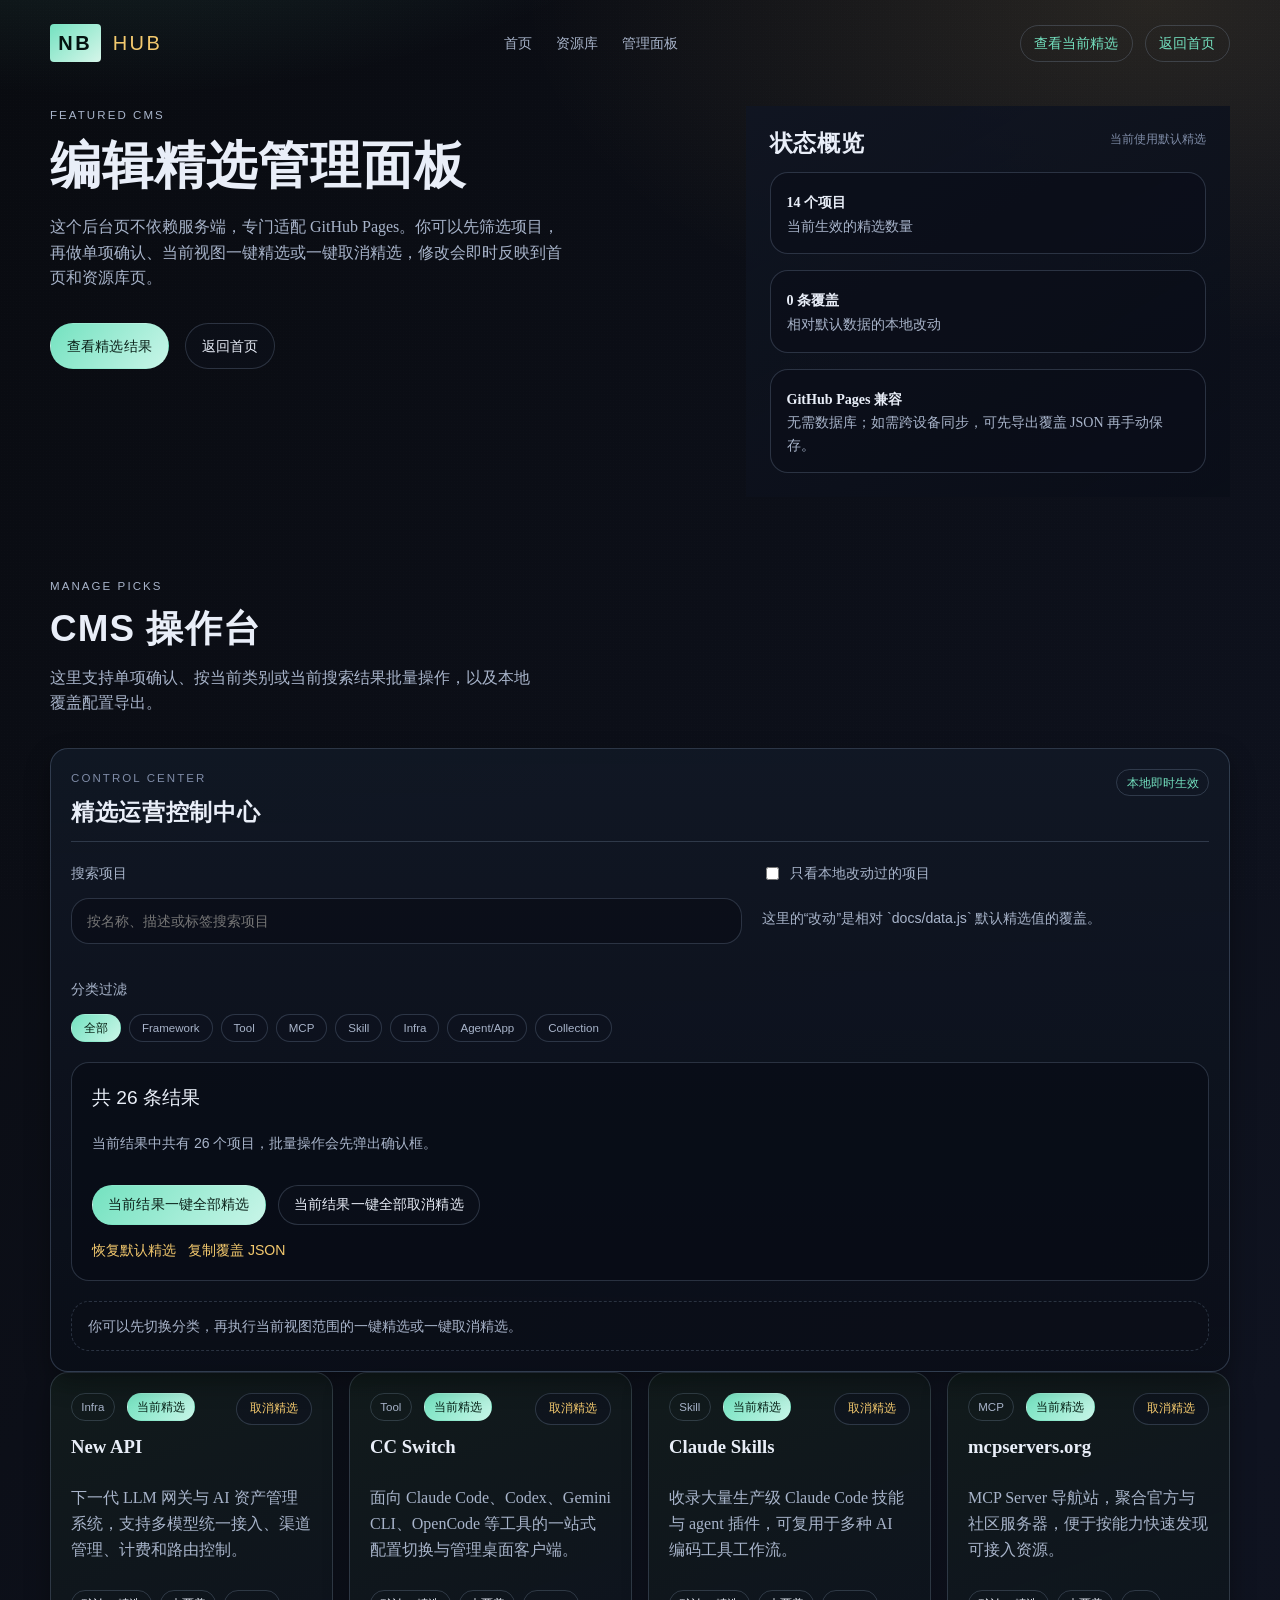
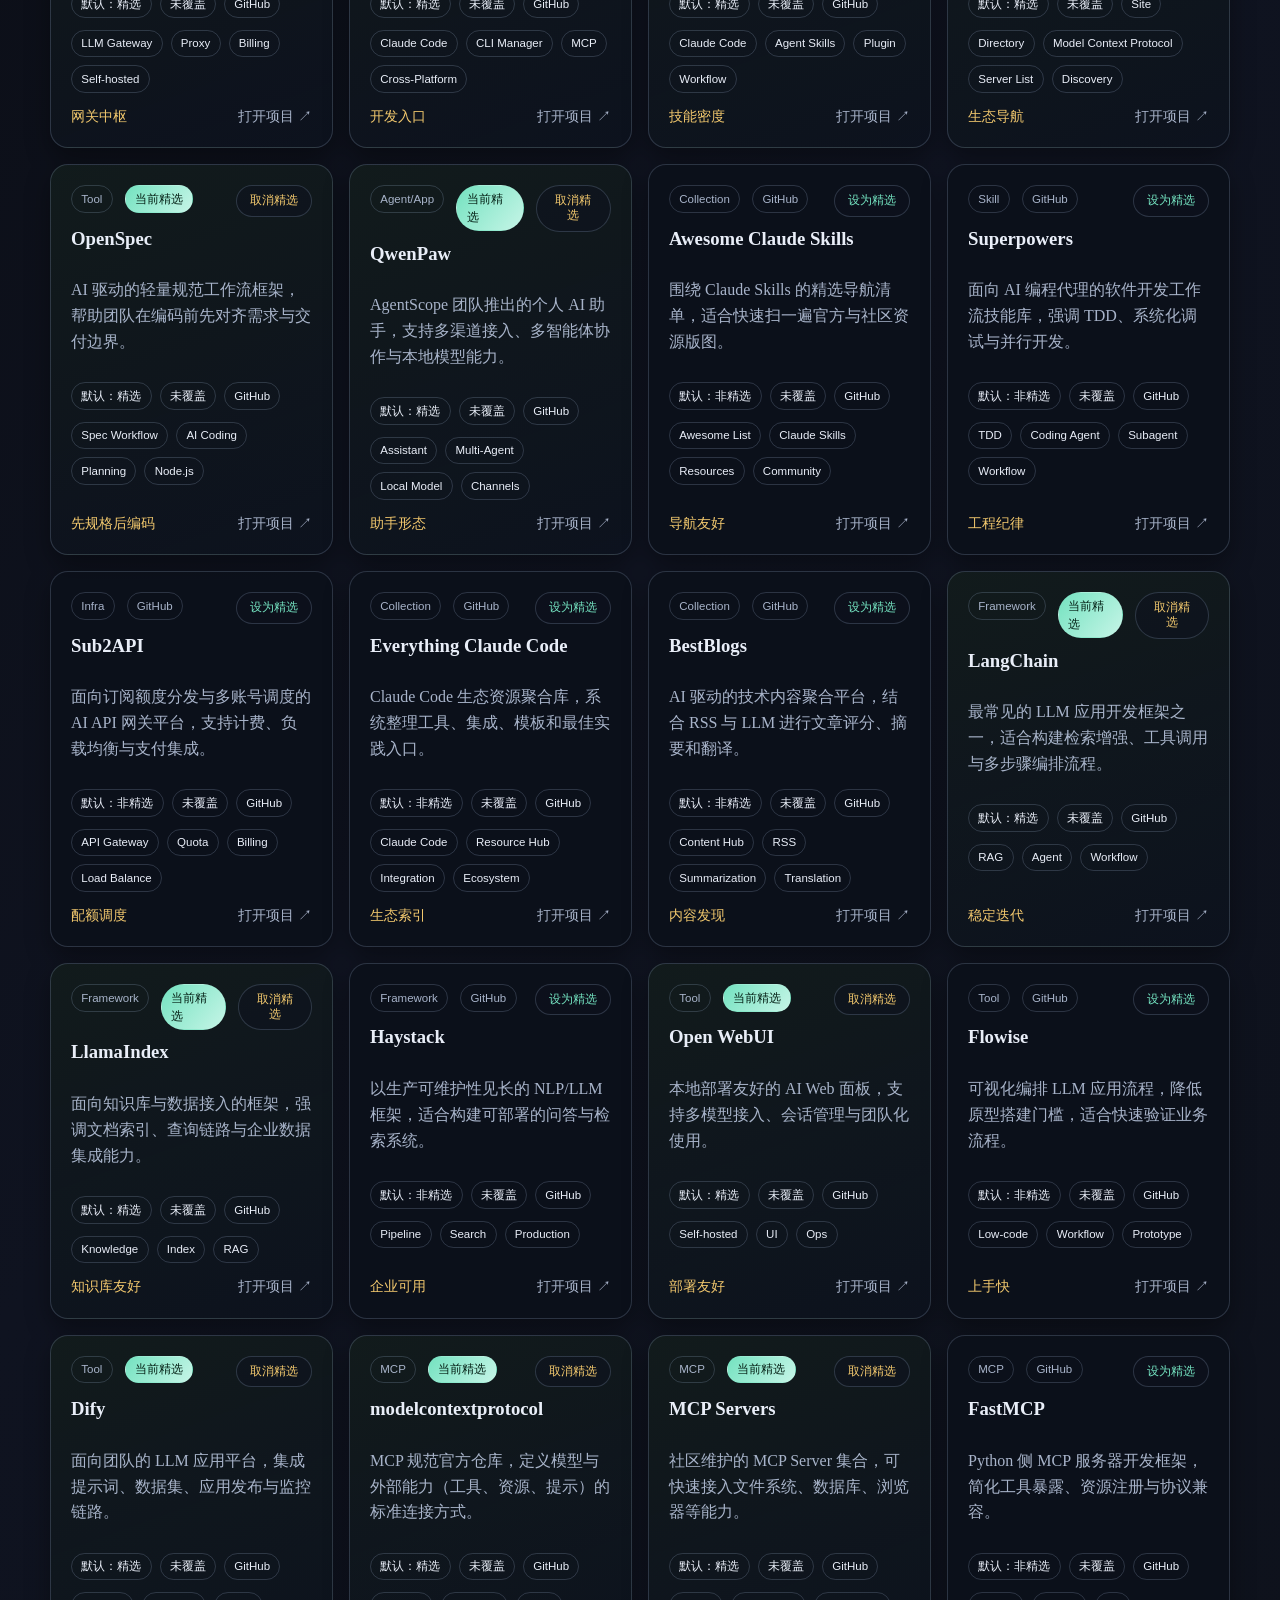
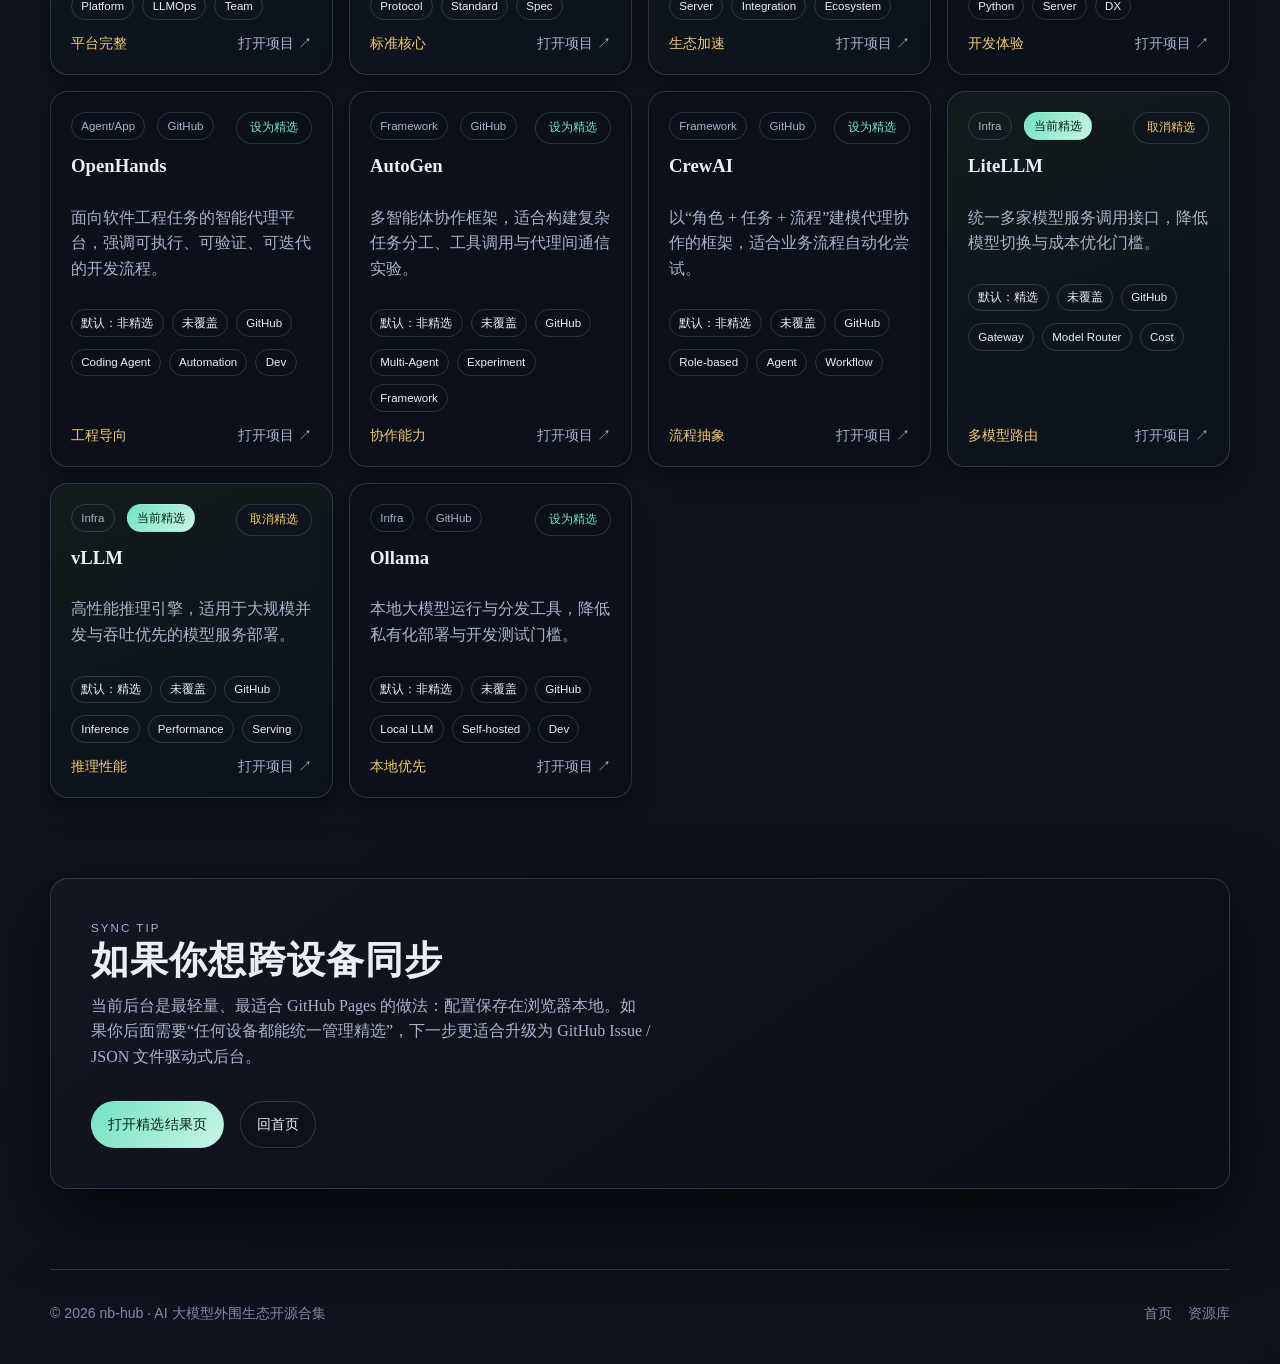
==== docs/admin.html @ 7af323f2 "Add featured CMS workflow Ultraworked with [Sisyphus](https://github.com/code-yeongyu/oh-my-openagen" ====
<!doctype html>
<html lang="zh-CN">
  <head>
    <meta charset="UTF-8" />
    <meta name="viewport" content="width=device-width, initial-scale=1.0" />
    <title>nb-hub · 精选管理</title>
    <meta name="description" content="nb-hub 精选项目管理页，可通过勾选方式调整首页与资源页中的编辑精选。" />
    <link
      rel="icon"
      href="data:image/svg+xml,%3Csvg xmlns='http://www.w3.org/2000/svg' viewBox='0 0 64 64'%3E%3Crect width='64' height='64' rx='14' fill='%23090b10'/%3E%3Cpath d='M18 46V18h9l10 14V18h9v28h-9L27 32v14z' fill='%2374e2c0'/%3E%3C/svg%3E"
    />
    <link rel="stylesheet" href="./styles.css" />
  </head>
  <body>
    <div class="grain-layer" aria-hidden="true"></div>

    <header class="topbar container reveal">
      <a class="brand" href="./index.html" aria-label="nb-hub 首页">
        <span class="brand-mark">nb</span>
        <span class="brand-text">hub</span>
      </a>

      <nav class="topnav" aria-label="精选管理导航">
        <a href="./index.html">首页</a>
        <a href="./explore.html">资源库</a>
        <a href="#admin-panel">管理面板</a>
      </nav>

      <div class="topbar-actions">
        <a class="ghost-link" href="./explore.html?featured=true">查看当前精选</a>
        <a class="mini-link" href="./index.html">返回首页</a>
      </div>
    </header>

    <main>
      <section class="page-hero container reveal">
        <div class="page-copy">
          <p class="eyebrow">Featured CMS</p>
          <h1>编辑精选管理面板</h1>
          <p class="lead">
            这个后台页不依赖服务端，专门适配 GitHub Pages。你可以先筛选项目，再做单项确认、当前视图一键精选或一键取消精选，修改会即时反映到首页和资源库页。
          </p>
          <div class="hero-actions">
            <a class="btn btn-primary" href="./explore.html?featured=true">查看精选结果</a>
            <a class="btn btn-ghost" href="./index.html">返回首页</a>
          </div>
        </div>

        <aside class="page-side" aria-label="管理状态">
          <div class="page-side-head">
            <h2>状态概览</h2>
            <span id="admin-status">本地配置模式</span>
          </div>
          <ul class="side-list">
            <li class="side-item">
              <strong id="admin-featured-count">0 个项目</strong>
              <p>当前生效的精选数量</p>
            </li>
            <li class="side-item">
              <strong id="admin-override-count">0 条覆盖</strong>
              <p>相对默认数据的本地改动</p>
            </li>
            <li class="side-item">
              <strong>GitHub Pages 兼容</strong>
              <p>无需数据库；如需跨设备同步，可先导出覆盖 JSON 再手动保存。</p>
            </li>
          </ul>
        </aside>
      </section>

      <section class="section container reveal" id="admin-panel">
        <div class="section-head compact-head">
          <p class="section-kicker">Manage Picks</p>
          <h2>CMS 操作台</h2>
          <p>这里支持单项确认、按当前类别或当前搜索结果批量操作，以及本地覆盖配置导出。</p>
        </div>

        <div class="controls-panel admin-shell">
          <div class="admin-panel-head">
            <div>
              <p class="section-kicker">Control Center</p>
              <h3>精选运营控制中心</h3>
            </div>
            <span class="meta-chip">本地即时生效</span>
          </div>

          <div class="controls-grid admin-controls-grid">
            <label class="search-control" for="admin-search">
              <span>搜索项目</span>
              <input id="admin-search" type="search" placeholder="按名称、描述或标签搜索项目" autocomplete="off" />
            </label>

            <div class="toggle-group">
              <label class="toggle-control" for="admin-show-overrides">
                <input id="admin-show-overrides" type="checkbox" />
                <span>只看本地改动过的项目</span>
              </label>
              <p class="helper-copy">这里的“改动”是相对 `docs/data.js` 默认精选值的覆盖。</p>
            </div>
          </div>

          <div>
            <p class="helper-copy">分类过滤</p>
            <div class="chip-wrap" id="admin-category-chips" aria-label="精选管理分类筛选"></div>
          </div>

          <div class="admin-toolbar">
            <div class="admin-toolbar-copy">
              <p id="admin-result-summary">共 0 条结果</p>
              <p class="helper-copy" id="admin-scope-summary">批量操作会作用于当前分类与当前搜索结果。</p>
            </div>

            <div class="admin-actions admin-actions-primary">
              <button type="button" class="btn btn-primary btn-small" id="mark-current-featured">当前结果一键精选</button>
              <button type="button" class="btn btn-ghost btn-small" id="unmark-current-featured">当前结果全部取消精选</button>
            </div>

            <div class="admin-actions admin-actions-secondary">
              <button type="button" class="text-btn" id="reset-featured">恢复默认精选</button>
              <button type="button" class="text-btn" id="copy-overrides">复制覆盖 JSON</button>
            </div>
          </div>

          <p class="helper-copy admin-feedback" id="admin-feedback">你可以先切换分类，再执行当前视图范围的一键精选或一键取消精选。</p>
        </div>

        <div class="admin-grid" id="admin-grid"></div>
      </section>

      <section class="section container reveal">
        <div class="submit-cta">
          <p class="section-kicker">Sync Tip</p>
          <h2>如果你想跨设备同步</h2>
          <p>
            当前后台是最轻量、最适合 GitHub Pages 的做法：配置保存在浏览器本地。如果你后面需要“任何设备都能统一管理精选”，下一步更适合升级为 GitHub Issue / JSON 文件驱动式后台。
          </p>
          <div class="hero-actions">
            <a class="btn btn-primary" href="./explore.html?featured=true">打开精选结果页</a>
            <a class="btn btn-ghost" href="./index.html">回首页</a>
          </div>
        </div>
      </section>
    </main>

    <footer class="footer container reveal">
      <p>© <span id="year"></span> nb-hub · AI 大模型外围生态开源合集</p>
      <div class="footer-links">
        <a href="./index.html">首页</a>
        <a href="./explore.html">资源库</a>
      </div>
    </footer>

    <dialog class="admin-dialog" id="confirm-dialog">
      <form method="dialog" class="dialog-card">
        <p class="section-kicker">Confirm Action</p>
        <h2 id="confirm-title">确认操作</h2>
        <p id="confirm-message">你确定要执行这个操作吗？</p>
        <div class="dialog-actions">
          <button type="submit" class="btn btn-ghost" value="cancel">取消</button>
          <button type="submit" class="btn btn-primary" id="confirm-accept" value="confirm">确认</button>
        </div>
      </form>
    </dialog>

    <script src="./data.js"></script>
    <script src="./admin.js"></script>
  </body>
</html>
---- docs/styles.css ----
:root {
  --font-display: "Bebas Neue", "Oswald", "Fjalla One", sans-serif;
  --font-body: "Noto Serif SC", "Source Han Serif SC", "Songti SC", serif;
  --font-ui: "IBM Plex Sans", "PingFang SC", "Microsoft YaHei", sans-serif;

  --color-bg: #090b10;
  --color-bg-elevated: #111724;
  --color-bg-soft: #171d2b;
  --color-surface: rgba(12, 16, 26, 0.82);
  --color-surface-strong: rgba(16, 22, 34, 0.94);
  --color-border: rgba(158, 181, 212, 0.22);
  --color-border-strong: rgba(189, 210, 236, 0.42);

  --color-text: #e9eef8;
  --color-text-muted: #a8b4ca;
  --color-text-dim: #7f8ca7;

  --color-primary: #74e2c0;
  --color-primary-strong: #3bc59b;
  --color-accent: #f3c96e;

  --gradient-backdrop: radial-gradient(
      1000px 500px at 8% -5%,
      rgba(116, 226, 192, 0.2),
      rgba(116, 226, 192, 0) 65%
    ),
    radial-gradient(900px 500px at 90% 0%, rgba(243, 201, 110, 0.12), rgba(243, 201, 110, 0) 70%),
    linear-gradient(130deg, #090b10, #0f1320 48%, #0d1119);

  --shadow-1: 0 10px 25px rgba(0, 0, 0, 0.35);
  --shadow-2: 0 30px 70px rgba(0, 0, 0, 0.55);

  --radius-sm: 10px;
  --radius-md: 18px;
  --radius-lg: 28px;
  --radius-pill: 999px;

  --space-1: 0.25rem;
  --space-2: 0.5rem;
  --space-3: 0.75rem;
  --space-4: 1rem;
  --space-5: 1.25rem;
  --space-6: 1.5rem;
  --space-7: 2rem;
  --space-8: 2.5rem;
  --space-9: 3.5rem;
  --space-10: 5rem;

  --text-xs: 0.72rem;
  --text-sm: 0.88rem;
  --text-md: 1rem;
  --text-lg: 1.12rem;
  --text-xl: 1.35rem;
  --text-2xl: clamp(2rem, 4vw, 3.5rem);

  --transition-fast: 160ms ease;
  --transition-base: 240ms ease;
}

* {
  box-sizing: border-box;
}

html,
body {
  margin: 0;
  padding: 0;
  min-height: 100%;
}

body {
  font-family: var(--font-body);
  background: var(--gradient-backdrop);
  color: var(--color-text);
  line-height: 1.6;
  position: relative;
  overflow-x: hidden;
}

.grain-layer {
  position: fixed;
  inset: 0;
  pointer-events: none;
  opacity: 0.18;
  background-image: radial-gradient(rgba(255, 255, 255, 0.06) 0.6px, transparent 0.6px);
  background-size: 3px 3px;
  z-index: -1;
}

a {
  color: inherit;
}

.container {
  width: min(1180px, calc(100% - var(--space-7) * 2));
  margin-inline: auto;
}

.topbar {
  display: flex;
  align-items: center;
  justify-content: space-between;
  gap: var(--space-5);
  padding: var(--space-6) 0 var(--space-5);
}

.topbar-actions,
.admin-actions {
  display: flex;
  align-items: center;
  gap: var(--space-3);
  flex-wrap: wrap;
}

.brand {
  display: inline-flex;
  align-items: center;
  gap: var(--space-3);
  font-family: var(--font-display);
  font-size: 1.25rem;
  letter-spacing: 0.12em;
  text-decoration: none;
  text-transform: uppercase;
}

.brand-mark {
  background: linear-gradient(140deg, var(--color-primary), #d6f6ea);
  color: #041310;
  font-weight: 700;
  padding: 0.2rem 0.55rem;
  border-radius: 0.25rem;
}

.brand-text {
  color: var(--color-accent);
}

.topnav {
  display: flex;
  align-items: center;
  gap: var(--space-6);
  font-family: var(--font-ui);
  font-size: var(--text-sm);
}

.topnav a,
.footer-links a,
.text-link {
  color: var(--color-text-muted);
  text-decoration: none;
  transition: color var(--transition-fast);
}

.topnav a:hover,
.topnav a:focus-visible,
.footer-links a:hover,
.footer-links a:focus-visible,
.text-link:hover,
.text-link:focus-visible {
  color: var(--color-text);
}

.mini-link,
.ghost-link {
  font-family: var(--font-ui);
  font-size: var(--text-sm);
  color: var(--color-primary);
  text-decoration: none;
  border: 1px solid var(--color-border);
  border-radius: var(--radius-pill);
  padding: 0.4rem 0.85rem;
  transition: border-color var(--transition-fast), transform var(--transition-fast);
}

.mini-link:hover,
.mini-link:focus-visible,
.ghost-link:hover,
.ghost-link:focus-visible {
  border-color: var(--color-border-strong);
  transform: translateY(-1px);
}

.hero,
.page-hero {
  display: grid;
  grid-template-columns: minmax(0, 1.15fr) minmax(300px, 0.85fr);
  gap: var(--space-8);
  align-items: stretch;
  margin-top: var(--space-6);
  margin-bottom: var(--space-10);
}

.eyebrow,
.section-kicker,
.eyebrow-inline {
  font-family: var(--font-ui);
  text-transform: uppercase;
  letter-spacing: 0.18em;
  font-size: var(--text-xs);
  color: var(--color-text-dim);
  margin: 0 0 var(--space-3);
}

h1,
h2,
h3 {
  margin: 0;
  line-height: 1.12;
}

.hero-copy h1,
.page-copy h1 {
  font-family: var(--font-display);
  font-size: var(--text-2xl);
  letter-spacing: 0.02em;
  text-wrap: balance;
}

.lead,
.page-copy p,
.section-head p,
.card-copy,
.resource-description {
  color: var(--color-text-muted);
}

.lead {
  max-width: 64ch;
  margin-top: var(--space-5);
  font-size: var(--text-md);
}

.hero-actions {
  margin-top: var(--space-7);
  display: flex;
  flex-wrap: wrap;
  align-items: center;
  gap: var(--space-4);
}

.btn {
  font-family: var(--font-ui);
  font-size: var(--text-sm);
  letter-spacing: 0.01em;
  text-decoration: none;
  border-radius: var(--radius-pill);
  padding: 0.68rem 1rem;
  border: 1px solid transparent;
  transition: transform var(--transition-fast), filter var(--transition-fast), border-color var(--transition-fast);
}

.btn:hover,
.btn:focus-visible {
  transform: translateY(-1px);
}

.btn-primary {
  color: #0a2018;
  background: linear-gradient(130deg, var(--color-primary), #c8f5e8);
}

.btn-primary:hover,
.btn-primary:focus-visible {
  filter: brightness(1.04);
}

.btn-ghost {
  color: var(--color-text);
  border-color: var(--color-border);
  background: rgba(14, 18, 30, 0.45);
}

.btn-ghost:hover,
.btn-ghost:focus-visible {
  border-color: var(--color-border-strong);
}

.metric-row {
  margin-top: var(--space-8);
  display: grid;
  grid-template-columns: repeat(3, minmax(0, 1fr));
  gap: var(--space-4);
}

.metric,
.hero-panel,
.entry-card,
.route-card,
.feature-card,
.insight-card,
.controls-panel,
.resource-card,
.submit-cta {
  border: 1px solid var(--color-border);
  border-radius: var(--radius-md);
  background: var(--color-surface);
  backdrop-filter: blur(3px);
  box-shadow: var(--shadow-1);
}

.metric {
  padding: var(--space-4);
}

.metric strong {
  display: block;
  font-family: var(--font-display);
  font-size: 1.7rem;
  color: var(--color-primary);
}

.metric span {
  font-family: var(--font-ui);
  color: var(--color-text-muted);
  font-size: var(--text-sm);
}

.hero-panel,
.page-side {
  padding: var(--space-6);
  background: linear-gradient(150deg, rgba(16, 21, 34, 0.95), rgba(10, 14, 24, 0.88));
}

.panel-head,
.page-side-head,
.card-head,
.resource-head,
.result-bar,
.footer,
.footer-links {
  display: flex;
  align-items: flex-start;
  justify-content: space-between;
  gap: var(--space-3);
}

.panel-head,
.page-side-head {
  margin-bottom: var(--space-4);
}

.panel-head h2,
.page-side-head h2 {
  font-family: var(--font-display);
  font-size: 1.45rem;
  letter-spacing: 0.04em;
}

.panel-head span,
.page-side-head span {
  font-family: var(--font-ui);
  font-size: var(--text-xs);
  color: var(--color-text-dim);
}

.trend-list,
.side-list {
  list-style: none;
  margin: 0;
  padding: 0;
  display: grid;
  gap: var(--space-4);
}

.trend-item,
.side-item {
  border: 1px solid var(--color-border);
  border-radius: var(--radius-md);
  padding: var(--space-4);
  background: rgba(11, 15, 25, 0.65);
}

.trend-item p,
.side-item p {
  margin: 0;
}

.trend-head {
  display: flex;
  align-items: center;
  justify-content: space-between;
  font-family: var(--font-ui);
  margin-bottom: var(--space-2);
}

.trend-badge {
  font-size: var(--text-xs);
  letter-spacing: 0.12em;
  text-transform: uppercase;
  color: var(--color-accent);
}

.trend-name,
.side-item strong {
  font-size: var(--text-sm);
  color: var(--color-text);
}

.trend-note,
.side-item p {
  color: var(--color-text-muted);
  font-size: var(--text-sm);
}

.section {
  margin-bottom: var(--space-10);
}

.section-head {
  max-width: 70ch;
  margin-bottom: var(--space-7);
}

.compact-head {
  max-width: 60ch;
}

.section-head h2 {
  font-family: var(--font-display);
  font-size: clamp(1.45rem, 3vw, 2.3rem);
  letter-spacing: 0.03em;
  margin-bottom: var(--space-3);
}

.card-grid,
.resource-grid {
  display: grid;
  grid-template-columns: repeat(auto-fit, minmax(260px, 1fr));
  gap: var(--space-4);
}

.entry-card,
.route-card,
.feature-card,
.resource-card {
  display: flex;
  flex-direction: column;
  gap: var(--space-3);
  min-height: 240px;
  padding: var(--space-5);
  text-decoration: none;
  transition: transform var(--transition-base), border-color var(--transition-fast), background var(--transition-fast);
}

.entry-card:hover,
.entry-card:focus-visible,
.route-card:hover,
.route-card:focus-visible,
.feature-card:hover,
.feature-card:focus-visible,
.resource-card:hover,
.resource-card:focus-visible {
  transform: translateY(-4px);
  border-color: var(--color-border-strong);
  background: var(--color-surface-strong);
}

.entry-card h3,
.route-card h3,
.feature-card h3,
.insight-card h3,
.resource-card h3 {
  font-family: var(--font-display);
  letter-spacing: 0.02em;
  font-size: 1.22rem;
}

.pill,
.tag,
.meta-chip {
  display: inline-flex;
  align-items: center;
  gap: var(--space-1);
  border: 1px solid var(--color-border);
  border-radius: var(--radius-pill);
  padding: 0.22rem 0.58rem;
  font-family: var(--font-ui);
  font-size: var(--text-xs);
}

.pill {
  color: var(--color-text-muted);
}

.pill.is-featured,
.meta-chip.is-bright {
  color: #052116;
  border-color: transparent;
  background: linear-gradient(130deg, var(--color-primary), #c6f5e7);
}

.meta-chip {
  color: var(--color-primary);
}

.entry-meta,
.tag-wrap,
.resource-meta {
  display: flex;
  flex-wrap: wrap;
  gap: var(--space-2);
}

.entry-footer,
.card-action,
.resource-footer {
  margin-top: auto;
  display: flex;
  align-items: center;
  justify-content: space-between;
  gap: var(--space-3);
  font-family: var(--font-ui);
  font-size: var(--text-sm);
}

.card-action,
.resource-footer {
  color: var(--color-accent);
}

.route-grid {
  grid-template-columns: repeat(auto-fit, minmax(220px, 1fr));
}

.feature-grid,
.insight-grid {
  grid-template-columns: repeat(auto-fit, minmax(240px, 1fr));
}

.insight-card {
  padding: var(--space-5);
}

.controls-panel {
  padding: var(--space-5);
  display: grid;
  gap: var(--space-5);
}

.admin-shell {
  background: linear-gradient(180deg, rgba(17, 24, 37, 0.92), rgba(10, 14, 24, 0.84));
  border-color: rgba(144, 170, 205, 0.26);
}

.admin-panel-head {
  display: flex;
  align-items: flex-start;
  justify-content: space-between;
  gap: var(--space-4);
  padding-bottom: var(--space-4);
  border-bottom: 1px solid var(--color-border);
}

.admin-panel-head h3 {
  font-family: var(--font-display);
  font-size: 1.45rem;
  letter-spacing: 0.03em;
}

.controls-grid {
  display: grid;
  grid-template-columns: minmax(0, 1.2fr) minmax(0, 0.8fr);
  gap: var(--space-5);
}

.search-control,
.toggle-group {
  display: grid;
  gap: var(--space-2);
}

.search-control span,
.toggle-control,
.result-bar p,
.helper-copy {
  font-family: var(--font-ui);
  font-size: var(--text-sm);
  color: var(--color-text-muted);
}

input[type="search"] {
  width: 100%;
  border: 1px solid var(--color-border);
  border-radius: var(--radius-md);
  background: rgba(10, 14, 24, 0.7);
  color: var(--color-text);
  padding: 0.72rem 0.95rem;
  font-family: var(--font-ui);
  font-size: var(--text-sm);
}

input[type="search"]:focus-visible {
  outline: 2px solid rgba(116, 226, 192, 0.45);
  outline-offset: 2px;
}

.chip-wrap {
  display: flex;
  flex-wrap: wrap;
  gap: var(--space-2);
}

.chip {
  border: 1px solid var(--color-border);
  border-radius: var(--radius-pill);
  background: rgba(14, 18, 30, 0.5);
  color: var(--color-text-muted);
  font-family: var(--font-ui);
  font-size: var(--text-xs);
  padding: 0.35rem 0.75rem;
  cursor: pointer;
  transition: border-color var(--transition-fast), color var(--transition-fast), background var(--transition-fast);
}

.chip:hover,
.chip:focus-visible {
  border-color: var(--color-border-strong);
  color: var(--color-text);
}

.chip.active {
  border-color: transparent;
  background: linear-gradient(130deg, var(--color-primary), #caf6e8);
  color: #072014;
}

.toggle-control {
  display: inline-flex;
  align-items: center;
  gap: var(--space-2);
}

.toggle-control input {
  accent-color: var(--color-primary);
}

.result-bar {
  margin-top: var(--space-5);
  margin-bottom: var(--space-4);
}

.text-btn {
  border: none;
  background: none;
  color: var(--color-accent);
  font-family: var(--font-ui);
  font-size: var(--text-sm);
  cursor: pointer;
  padding: 0;
}

.resource-card {
  min-height: 280px;
}

.admin-grid {
  display: grid;
  grid-template-columns: repeat(auto-fit, minmax(280px, 1fr));
  gap: var(--space-4);
}

.admin-toolbar {
  display: grid;
  gap: var(--space-4);
  padding: var(--space-5);
  border: 1px solid var(--color-border);
  border-radius: var(--radius-md);
  background: rgba(9, 13, 22, 0.66);
}

.admin-toolbar-copy {
  display: grid;
  gap: var(--space-1);
}

.admin-toolbar-copy p:first-child {
  margin: 0;
  font-family: var(--font-display);
  font-size: 1.2rem;
  color: var(--color-text);
}

.admin-actions-primary,
.admin-actions-secondary {
  justify-content: flex-start;
}

.btn-small {
  padding: 0.6rem 0.95rem;
}

.admin-card {
  display: flex;
  flex-direction: column;
  gap: var(--space-3);
  min-height: 300px;
  padding: var(--space-5);
  border: 1px solid var(--color-border);
  border-radius: var(--radius-md);
  background: var(--color-surface);
  box-shadow: var(--shadow-1);
  transition: transform var(--transition-base), border-color var(--transition-fast), background var(--transition-fast);
}

.admin-card:hover,
.admin-card:focus-within {
  transform: translateY(-2px);
  border-color: var(--color-border-strong);
}

.admin-card.is-featured-card {
  background: linear-gradient(160deg, rgba(18, 28, 28, 0.92), rgba(13, 18, 30, 0.88));
}

.admin-card-top {
  display: flex;
  align-items: flex-start;
  justify-content: space-between;
  gap: var(--space-3);
}

.admin-state-row {
  display: flex;
  flex-wrap: wrap;
  gap: var(--space-2);
}

.admin-toggle-btn {
  border: 1px solid var(--color-border);
  border-radius: var(--radius-pill);
  background: rgba(14, 18, 30, 0.5);
  color: var(--color-primary);
  font-family: var(--font-ui);
  font-size: var(--text-xs);
  padding: 0.45rem 0.8rem;
  cursor: pointer;
  transition: border-color var(--transition-fast), transform var(--transition-fast), color var(--transition-fast), background var(--transition-fast);
}

.admin-toggle-btn:hover,
.admin-toggle-btn:focus-visible {
  border-color: var(--color-border-strong);
  transform: translateY(-1px);
}

.admin-toggle-btn.is-danger {
  color: var(--color-accent);
}

.admin-feedback {
  margin: 0;
  padding: 0.8rem 1rem;
  border: 1px dashed var(--color-border);
  border-radius: var(--radius-md);
  background: rgba(11, 15, 25, 0.55);
}

.admin-dialog {
  width: min(520px, calc(100% - 2rem));
  border: none;
  padding: 0;
  background: transparent;
}

.admin-dialog::backdrop {
  background: rgba(4, 8, 14, 0.72);
  backdrop-filter: blur(6px);
}

.dialog-card {
  margin: 0;
  padding: var(--space-7);
  border: 1px solid var(--color-border-strong);
  border-radius: var(--radius-lg);
  background: linear-gradient(160deg, rgba(18, 24, 36, 0.98), rgba(9, 13, 22, 0.94));
  box-shadow: var(--shadow-2);
}

.dialog-card h2 {
  font-family: var(--font-display);
  font-size: 1.8rem;
  letter-spacing: 0.03em;
  margin-bottom: var(--space-3);
}

.dialog-card p {
  margin: 0;
  color: var(--color-text-muted);
}

.dialog-actions {
  display: flex;
  justify-content: flex-end;
  flex-wrap: wrap;
  gap: var(--space-3);
  margin-top: var(--space-6);
}

.resource-description {
  margin: 0;
  font-size: var(--text-sm);
}

.empty-state {
  border: 1px dashed var(--color-border);
  border-radius: var(--radius-md);
  padding: var(--space-7);
  color: var(--color-text-muted);
  text-align: center;
}

.submit-cta {
  padding: var(--space-8);
  background: linear-gradient(145deg, rgba(20, 24, 36, 0.92), rgba(10, 13, 22, 0.88));
  box-shadow: var(--shadow-2);
}

.submit-cta h2 {
  font-family: var(--font-display);
  font-size: clamp(1.5rem, 3vw, 2.4rem);
  letter-spacing: 0.03em;
  margin-bottom: var(--space-3);
}

.submit-cta p {
  margin: 0;
  max-width: 70ch;
  color: var(--color-text-muted);
}

.submit-hint {
  margin-top: var(--space-4);
  font-family: var(--font-ui);
  font-size: var(--text-xs);
  color: var(--color-text-dim);
}

.footer {
  padding: var(--space-7) 0 var(--space-8);
  border-top: 1px solid var(--color-border);
}

.footer p,
.footer a {
  margin: 0;
  font-family: var(--font-ui);
  font-size: var(--text-sm);
  color: var(--color-text-dim);
  text-decoration: none;
}

.footer-links {
  gap: var(--space-4);
}

.reveal {
  opacity: 0;
  transform: translateY(18px);
  animation: fade-up 560ms ease forwards;
}

.reveal:nth-of-type(2) {
  animation-delay: 120ms;
}

.reveal:nth-of-type(3) {
  animation-delay: 200ms;
}

.reveal:nth-of-type(4) {
  animation-delay: 260ms;
}

.reveal:nth-of-type(5) {
  animation-delay: 320ms;
}

@keyframes fade-up {
  to {
    opacity: 1;
    transform: translateY(0);
  }
}

@media (max-width: 980px) {
  .hero,
  .page-hero,
  .controls-grid {
    grid-template-columns: 1fr;
  }
}

@media (max-width: 820px) {
  .container {
    width: min(1180px, calc(100% - var(--space-5) * 2));
  }

  .topbar,
  .footer,
  .result-bar {
    flex-direction: column;
    align-items: flex-start;
  }

  .topbar-actions,
  .admin-actions,
  .dialog-actions {
    width: 100%;
  }

  .admin-panel-head,
  .admin-card-top {
    flex-direction: column;
  }

  .topnav {
    flex-wrap: wrap;
    gap: var(--space-3) var(--space-5);
  }

  .metric-row {
    grid-template-columns: 1fr;
  }

  .submit-cta {
    padding: var(--space-6);
  }
}

@media (prefers-reduced-motion: reduce) {
  .reveal {
    animation: none;
    opacity: 1;
    transform: none;
  }

  .btn,
  .mini-link,
  .ghost-link,
  .chip,
  .entry-card,
  .route-card,
  .feature-card,
  .resource-card,
  .topnav a {
    transition: none;
  }
}
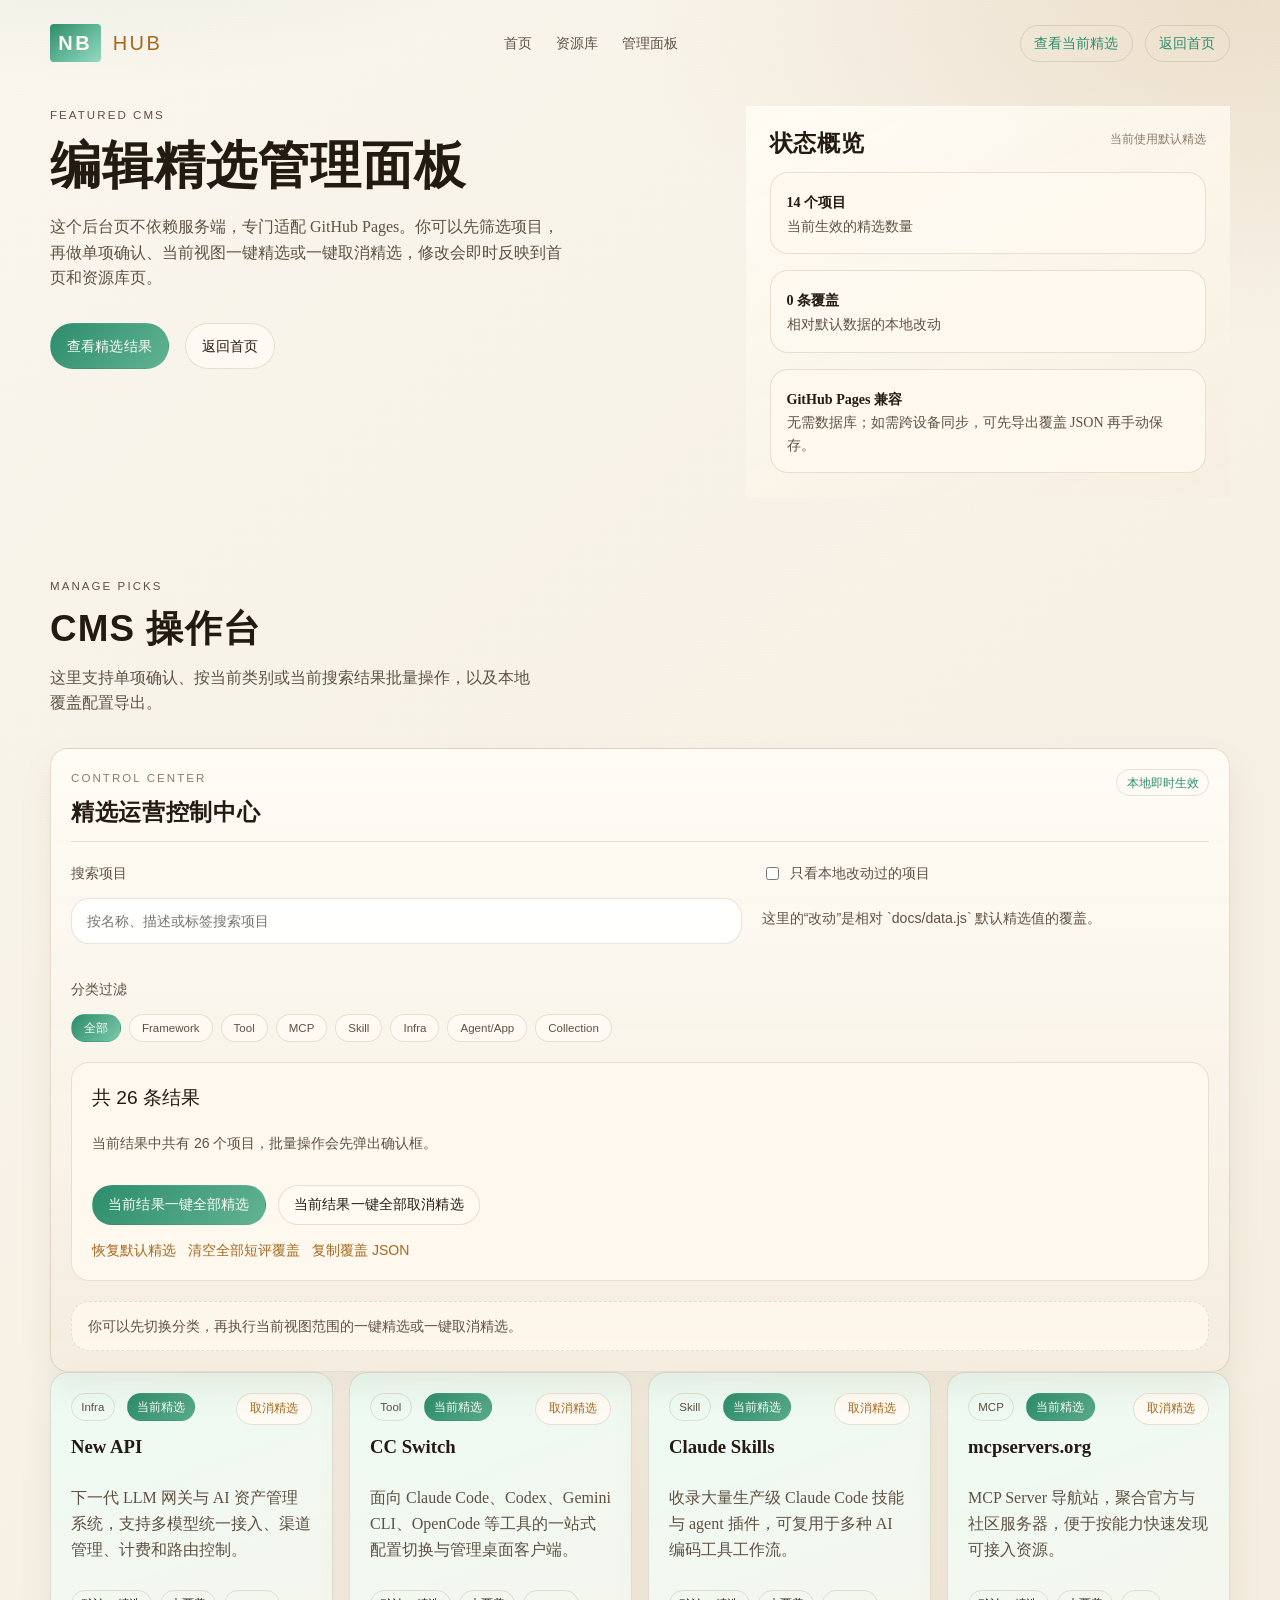
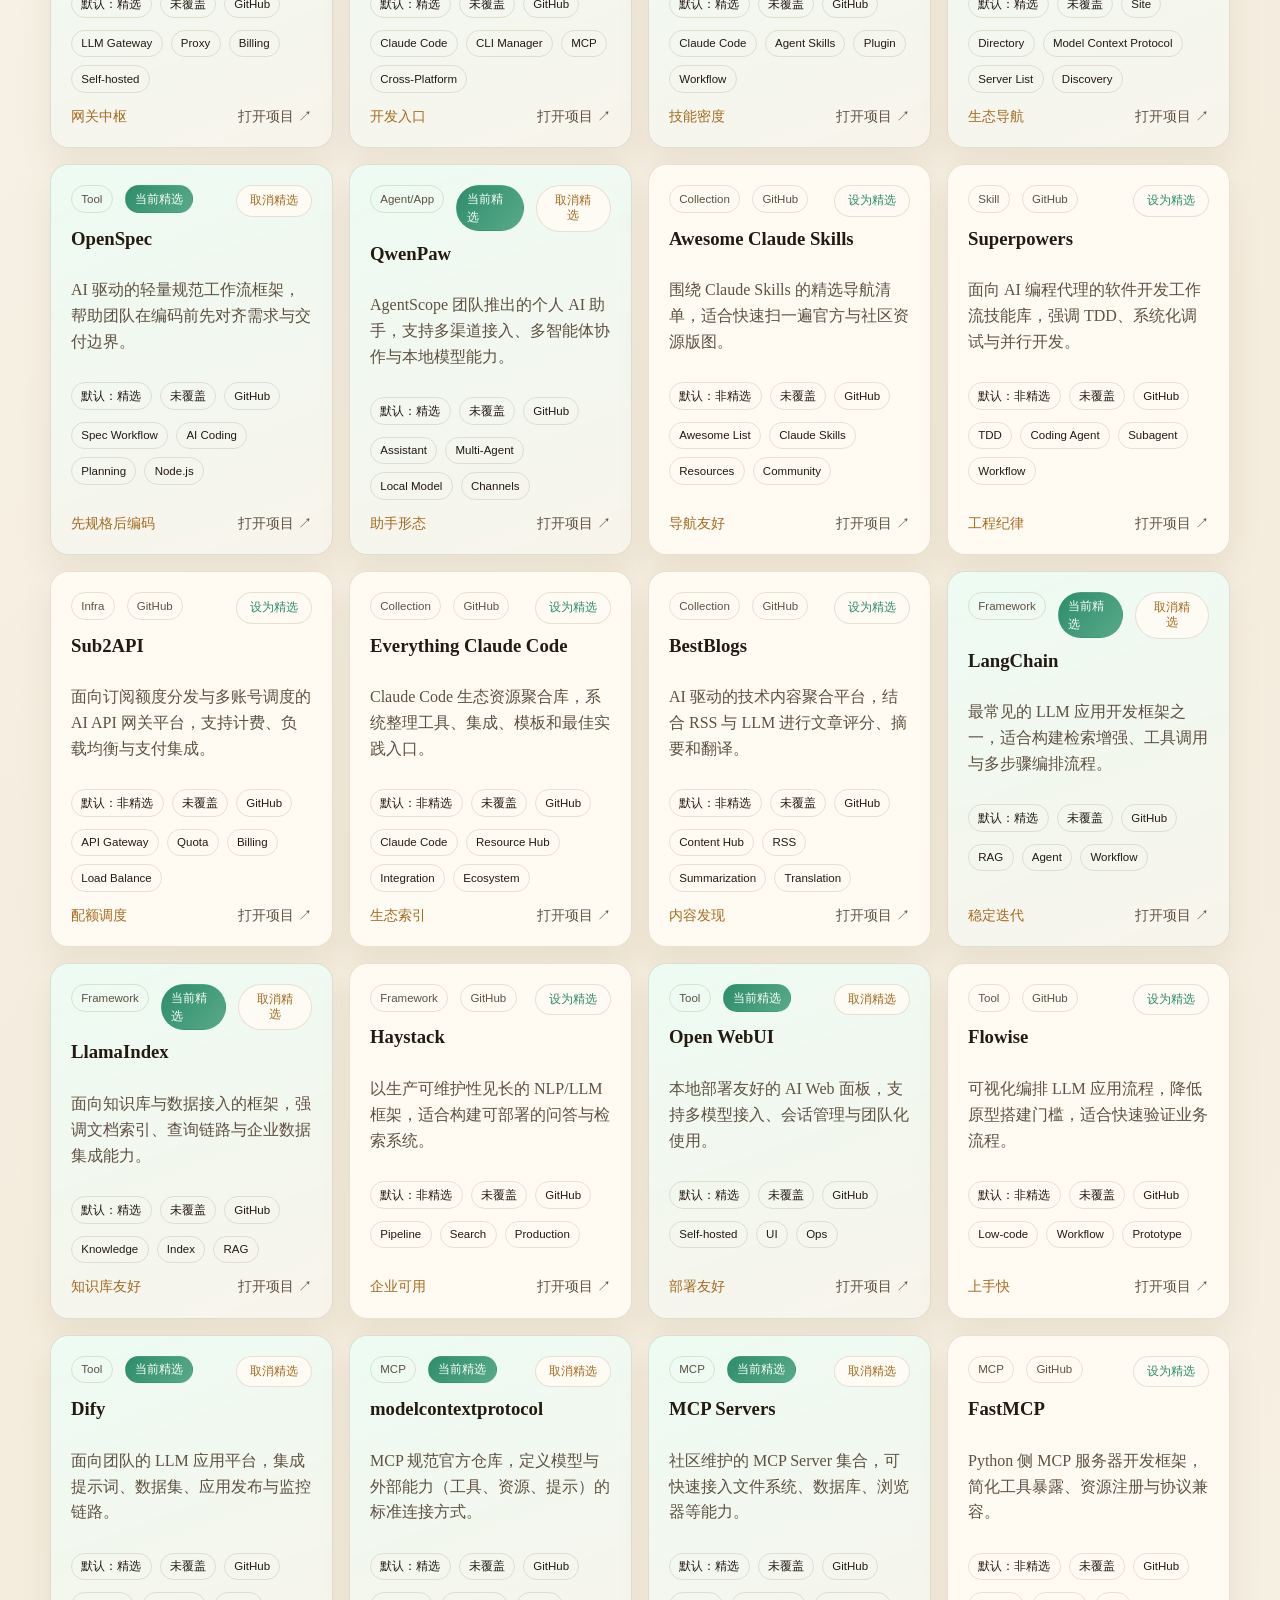
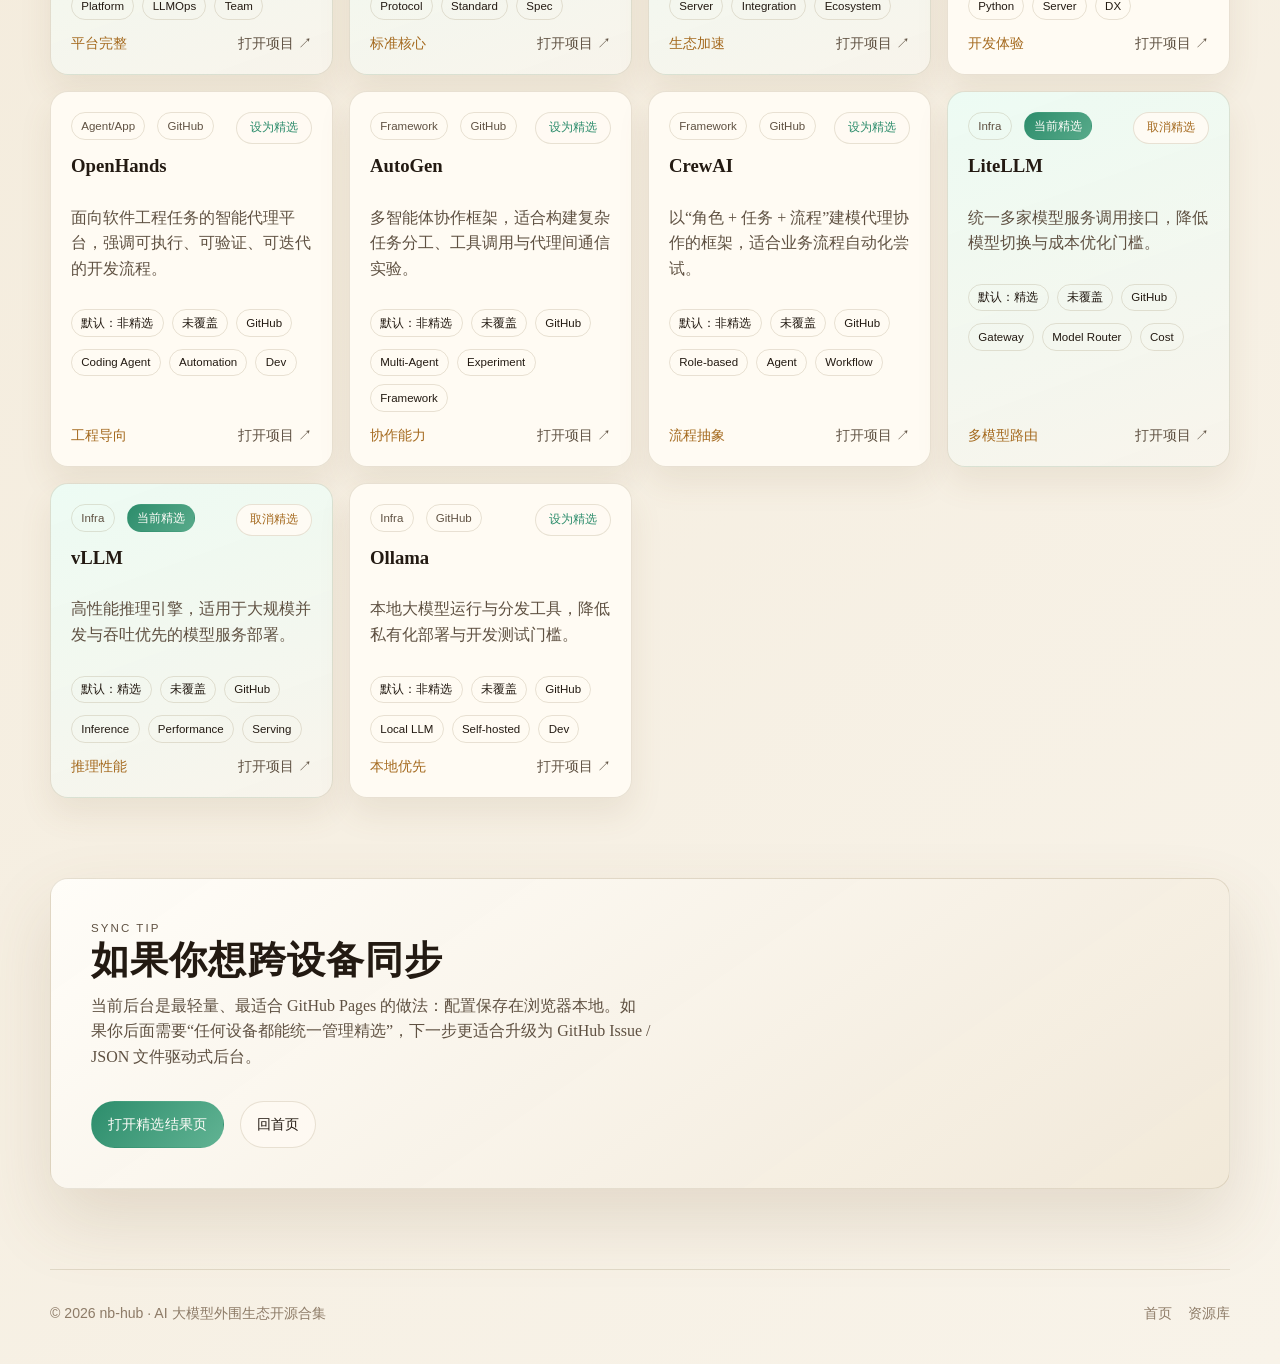
==== commit 16b698dc: "Hide admin entry points Ultraworked with [Sisyphus](https://github.com/code-yeongyu/oh-my-openagent)" ====
--- a/docs/admin.html
+++ b/docs/admin.html
@@ -9,7 +9,7 @@
       rel="icon"
       href="data:image/svg+xml,%3Csvg xmlns='http://www.w3.org/2000/svg' viewBox='0 0 64 64'%3E%3Crect width='64' height='64' rx='14' fill='%23090b10'/%3E%3Cpath d='M18 46V18h9l10 14V18h9v28h-9L27 32v14z' fill='%2374e2c0'/%3E%3C/svg%3E"
     />
-    <link rel="stylesheet" href="./styles.css" />
+    <link rel="stylesheet" href="./styles.css?v=20260414c" />
   </head>
   <body>
     <div class="grain-layer" aria-hidden="true"></div>
@@ -117,6 +117,7 @@
 
             <div class="admin-actions admin-actions-secondary">
               <button type="button" class="text-btn" id="reset-featured">恢复默认精选</button>
+              <button type="button" class="text-btn" id="reset-reviews">清空全部短评覆盖</button>
               <button type="button" class="text-btn" id="copy-overrides">复制覆盖 JSON</button>
             </div>
           </div>
@@ -162,7 +163,7 @@
       </form>
     </dialog>
 
-    <script src="./data.js"></script>
-    <script src="./admin.js"></script>
+    <script src="./data.js?v=20260414c"></script>
+    <script src="./admin.js?v=20260414c"></script>
   </body>
 </html>
--- a/docs/styles.css
+++ b/docs/styles.css
@@ -3,32 +3,32 @@
   --font-body: "Noto Serif SC", "Source Han Serif SC", "Songti SC", serif;
   --font-ui: "IBM Plex Sans", "PingFang SC", "Microsoft YaHei", sans-serif;
 
-  --color-bg: #090b10;
-  --color-bg-elevated: #111724;
-  --color-bg-soft: #171d2b;
-  --color-surface: rgba(12, 16, 26, 0.82);
-  --color-surface-strong: rgba(16, 22, 34, 0.94);
-  --color-border: rgba(158, 181, 212, 0.22);
-  --color-border-strong: rgba(189, 210, 236, 0.42);
-
-  --color-text: #e9eef8;
-  --color-text-muted: #a8b4ca;
-  --color-text-dim: #7f8ca7;
-
-  --color-primary: #74e2c0;
-  --color-primary-strong: #3bc59b;
-  --color-accent: #f3c96e;
+  --color-bg: #f7f4ec;
+  --color-bg-elevated: #fffaf0;
+  --color-bg-soft: #f2ebdc;
+  --color-surface: rgba(255, 252, 245, 0.92);
+  --color-surface-strong: rgba(255, 255, 255, 0.98);
+  --color-border: rgba(130, 104, 63, 0.18);
+  --color-border-strong: rgba(130, 104, 63, 0.34);
+
+  --color-text: #231a12;
+  --color-text-muted: #5f5142;
+  --color-text-dim: #8d7b67;
+
+  --color-primary: #2d8d6c;
+  --color-primary-strong: #1f7357;
+  --color-accent: #a56a1f;
 
   --gradient-backdrop: radial-gradient(
-      1000px 500px at 8% -5%,
-      rgba(116, 226, 192, 0.2),
-      rgba(116, 226, 192, 0) 65%
+      900px 460px at 8% -5%,
+      rgba(45, 141, 108, 0.13),
+      rgba(45, 141, 108, 0) 68%
     ),
-    radial-gradient(900px 500px at 90% 0%, rgba(243, 201, 110, 0.12), rgba(243, 201, 110, 0) 70%),
-    linear-gradient(130deg, #090b10, #0f1320 48%, #0d1119);
-
-  --shadow-1: 0 10px 25px rgba(0, 0, 0, 0.35);
-  --shadow-2: 0 30px 70px rgba(0, 0, 0, 0.55);
+    radial-gradient(860px 480px at 96% 0%, rgba(165, 106, 31, 0.14), rgba(165, 106, 31, 0) 70%),
+    linear-gradient(140deg, #faf6ee, #f4ecdd 54%, #f8f3e9);
+
+  --shadow-1: 0 16px 32px rgba(123, 95, 57, 0.1);
+  --shadow-2: 0 32px 70px rgba(123, 95, 57, 0.16);
 
   --radius-sm: 10px;
   --radius-md: 18px;
@@ -81,8 +81,8 @@
   position: fixed;
   inset: 0;
   pointer-events: none;
-  opacity: 0.18;
-  background-image: radial-gradient(rgba(255, 255, 255, 0.06) 0.6px, transparent 0.6px);
+  opacity: 0.14;
+  background-image: radial-gradient(rgba(79, 61, 39, 0.08) 0.6px, transparent 0.6px);
   background-size: 3px 3px;
   z-index: -1;
 }
@@ -124,8 +124,8 @@
 }
 
 .brand-mark {
-  background: linear-gradient(140deg, var(--color-primary), #d6f6ea);
-  color: #041310;
+  background: linear-gradient(140deg, var(--color-primary), #94dcc1);
+  color: #fdf9f2;
   font-weight: 700;
   padding: 0.2rem 0.55rem;
   border-radius: 0.25rem;
@@ -255,8 +255,8 @@
 }
 
 .btn-primary {
-  color: #0a2018;
-  background: linear-gradient(130deg, var(--color-primary), #c8f5e8);
+  color: #fffdf9;
+  background: linear-gradient(130deg, var(--color-primary), #61b393);
 }
 
 .btn-primary:hover,
@@ -267,7 +267,7 @@
 .btn-ghost {
   color: var(--color-text);
   border-color: var(--color-border);
-  background: rgba(14, 18, 30, 0.45);
+  background: rgba(255, 251, 243, 0.82);
 }
 
 .btn-ghost:hover,
@@ -318,7 +318,7 @@
 .hero-panel,
 .page-side {
   padding: var(--space-6);
-  background: linear-gradient(150deg, rgba(16, 21, 34, 0.95), rgba(10, 14, 24, 0.88));
+  background: linear-gradient(150deg, rgba(255, 252, 245, 0.96), rgba(246, 238, 224, 0.92));
 }
 
 .panel-head,
@@ -367,7 +367,7 @@
   border: 1px solid var(--color-border);
   border-radius: var(--radius-md);
   padding: var(--space-4);
-  background: rgba(11, 15, 25, 0.65);
+  background: rgba(255, 250, 241, 0.88);
 }
 
 .trend-item p,
@@ -484,9 +484,9 @@
 
 .pill.is-featured,
 .meta-chip.is-bright {
-  color: #052116;
+  color: #fffdf9;
   border-color: transparent;
-  background: linear-gradient(130deg, var(--color-primary), #c6f5e7);
+  background: linear-gradient(130deg, var(--color-primary), #58aa8a);
 }
 
 .meta-chip {
@@ -538,8 +538,8 @@
 }
 
 .admin-shell {
-  background: linear-gradient(180deg, rgba(17, 24, 37, 0.92), rgba(10, 14, 24, 0.84));
-  border-color: rgba(144, 170, 205, 0.26);
+  background: linear-gradient(180deg, rgba(255, 252, 246, 0.96), rgba(244, 236, 223, 0.92));
+  border-color: rgba(130, 104, 63, 0.2);
 }
 
 .admin-panel-head {
@@ -582,7 +582,7 @@
   width: 100%;
   border: 1px solid var(--color-border);
   border-radius: var(--radius-md);
-  background: rgba(10, 14, 24, 0.7);
+  background: rgba(255, 255, 255, 0.96);
   color: var(--color-text);
   padding: 0.72rem 0.95rem;
   font-family: var(--font-ui);
@@ -603,7 +603,7 @@
 .chip {
   border: 1px solid var(--color-border);
   border-radius: var(--radius-pill);
-  background: rgba(14, 18, 30, 0.5);
+  background: rgba(255, 250, 244, 0.92);
   color: var(--color-text-muted);
   font-family: var(--font-ui);
   font-size: var(--text-xs);
@@ -620,8 +620,8 @@
 
 .chip.active {
   border-color: transparent;
-  background: linear-gradient(130deg, var(--color-primary), #caf6e8);
-  color: #072014;
+  background: linear-gradient(130deg, var(--color-primary), #7ac8aa);
+  color: #fffdf9;
 }
 
 .toggle-control {
@@ -665,7 +665,7 @@
   padding: var(--space-5);
   border: 1px solid var(--color-border);
   border-radius: var(--radius-md);
-  background: rgba(9, 13, 22, 0.66);
+  background: rgba(255, 249, 239, 0.92);
 }
 
 .admin-toolbar-copy {
@@ -709,7 +709,7 @@
 }
 
 .admin-card.is-featured-card {
-  background: linear-gradient(160deg, rgba(18, 28, 28, 0.92), rgba(13, 18, 30, 0.88));
+  background: linear-gradient(160deg, rgba(236, 251, 244, 0.96), rgba(248, 244, 235, 0.98));
 }
 
 .admin-card-top {
@@ -728,7 +728,7 @@
 .admin-toggle-btn {
   border: 1px solid var(--color-border);
   border-radius: var(--radius-pill);
-  background: rgba(14, 18, 30, 0.5);
+  background: rgba(255, 251, 244, 0.96);
   color: var(--color-primary);
   font-family: var(--font-ui);
   font-size: var(--text-xs);
@@ -752,7 +752,7 @@
   padding: 0.8rem 1rem;
   border: 1px dashed var(--color-border);
   border-radius: var(--radius-md);
-  background: rgba(11, 15, 25, 0.55);
+  background: rgba(255, 248, 236, 0.86);
 }
 
 .admin-dialog {
@@ -763,7 +763,7 @@
 }
 
 .admin-dialog::backdrop {
-  background: rgba(4, 8, 14, 0.72);
+  background: rgba(69, 52, 31, 0.24);
   backdrop-filter: blur(6px);
 }
 
@@ -772,7 +772,7 @@
   padding: var(--space-7);
   border: 1px solid var(--color-border-strong);
   border-radius: var(--radius-lg);
-  background: linear-gradient(160deg, rgba(18, 24, 36, 0.98), rgba(9, 13, 22, 0.94));
+  background: linear-gradient(160deg, rgba(255, 252, 245, 0.99), rgba(245, 236, 221, 0.98));
   box-shadow: var(--shadow-2);
 }
 
@@ -811,7 +811,7 @@
 
 .submit-cta {
   padding: var(--space-8);
-  background: linear-gradient(145deg, rgba(20, 24, 36, 0.92), rgba(10, 13, 22, 0.88));
+  background: linear-gradient(145deg, rgba(255, 253, 248, 0.98), rgba(241, 232, 216, 0.96));
   box-shadow: var(--shadow-2);
 }
 
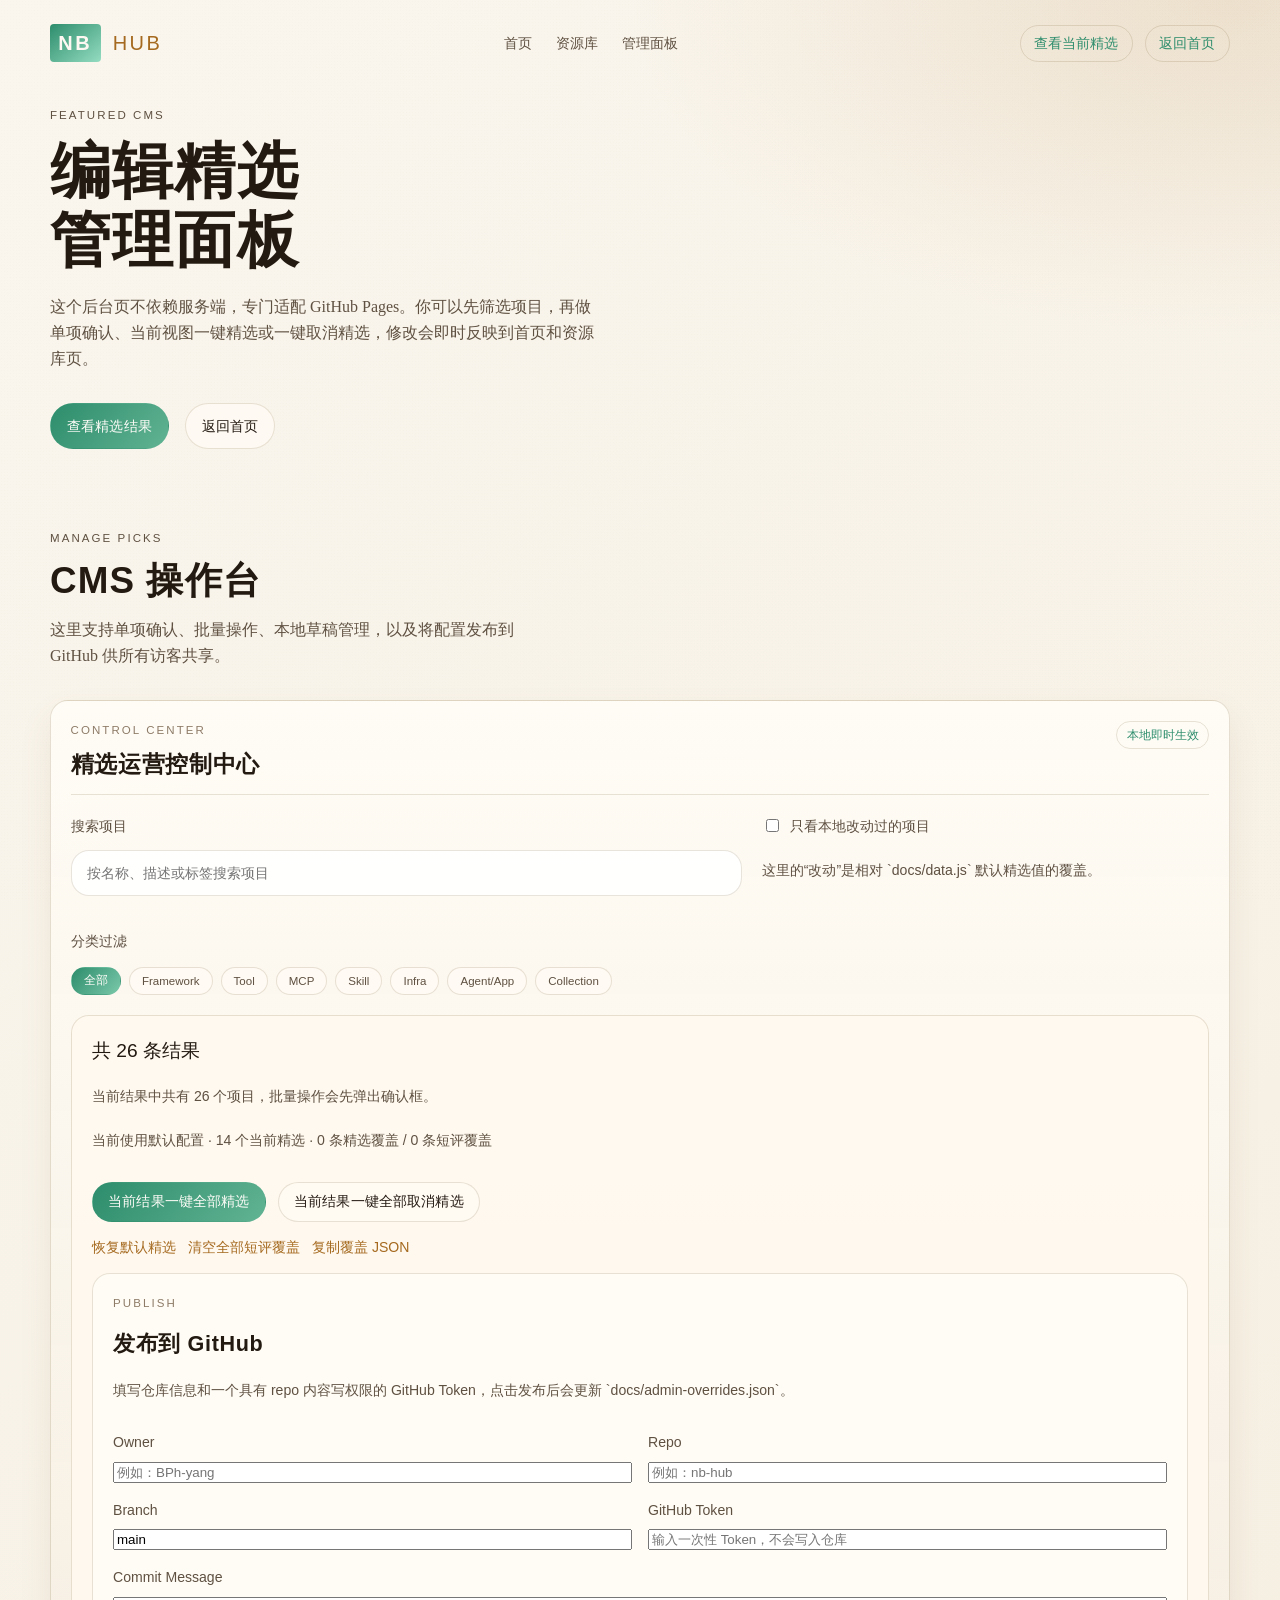
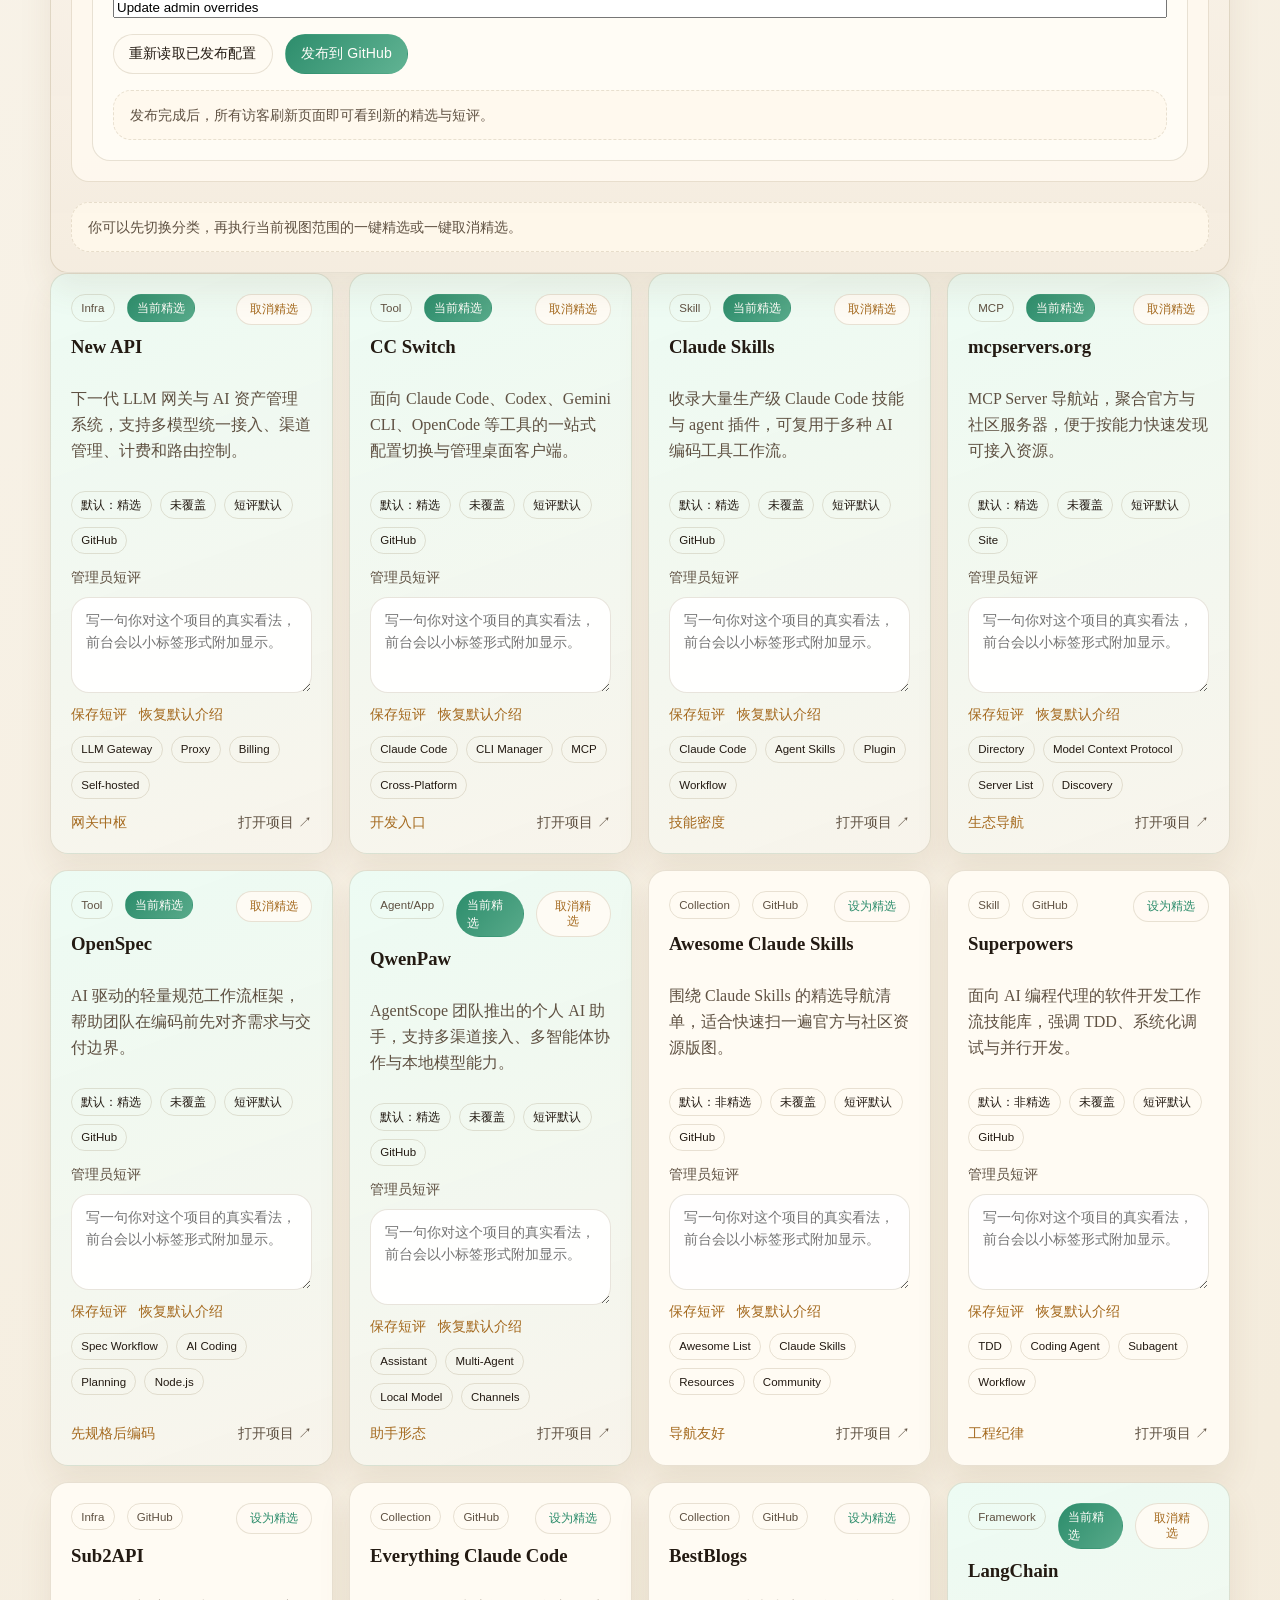
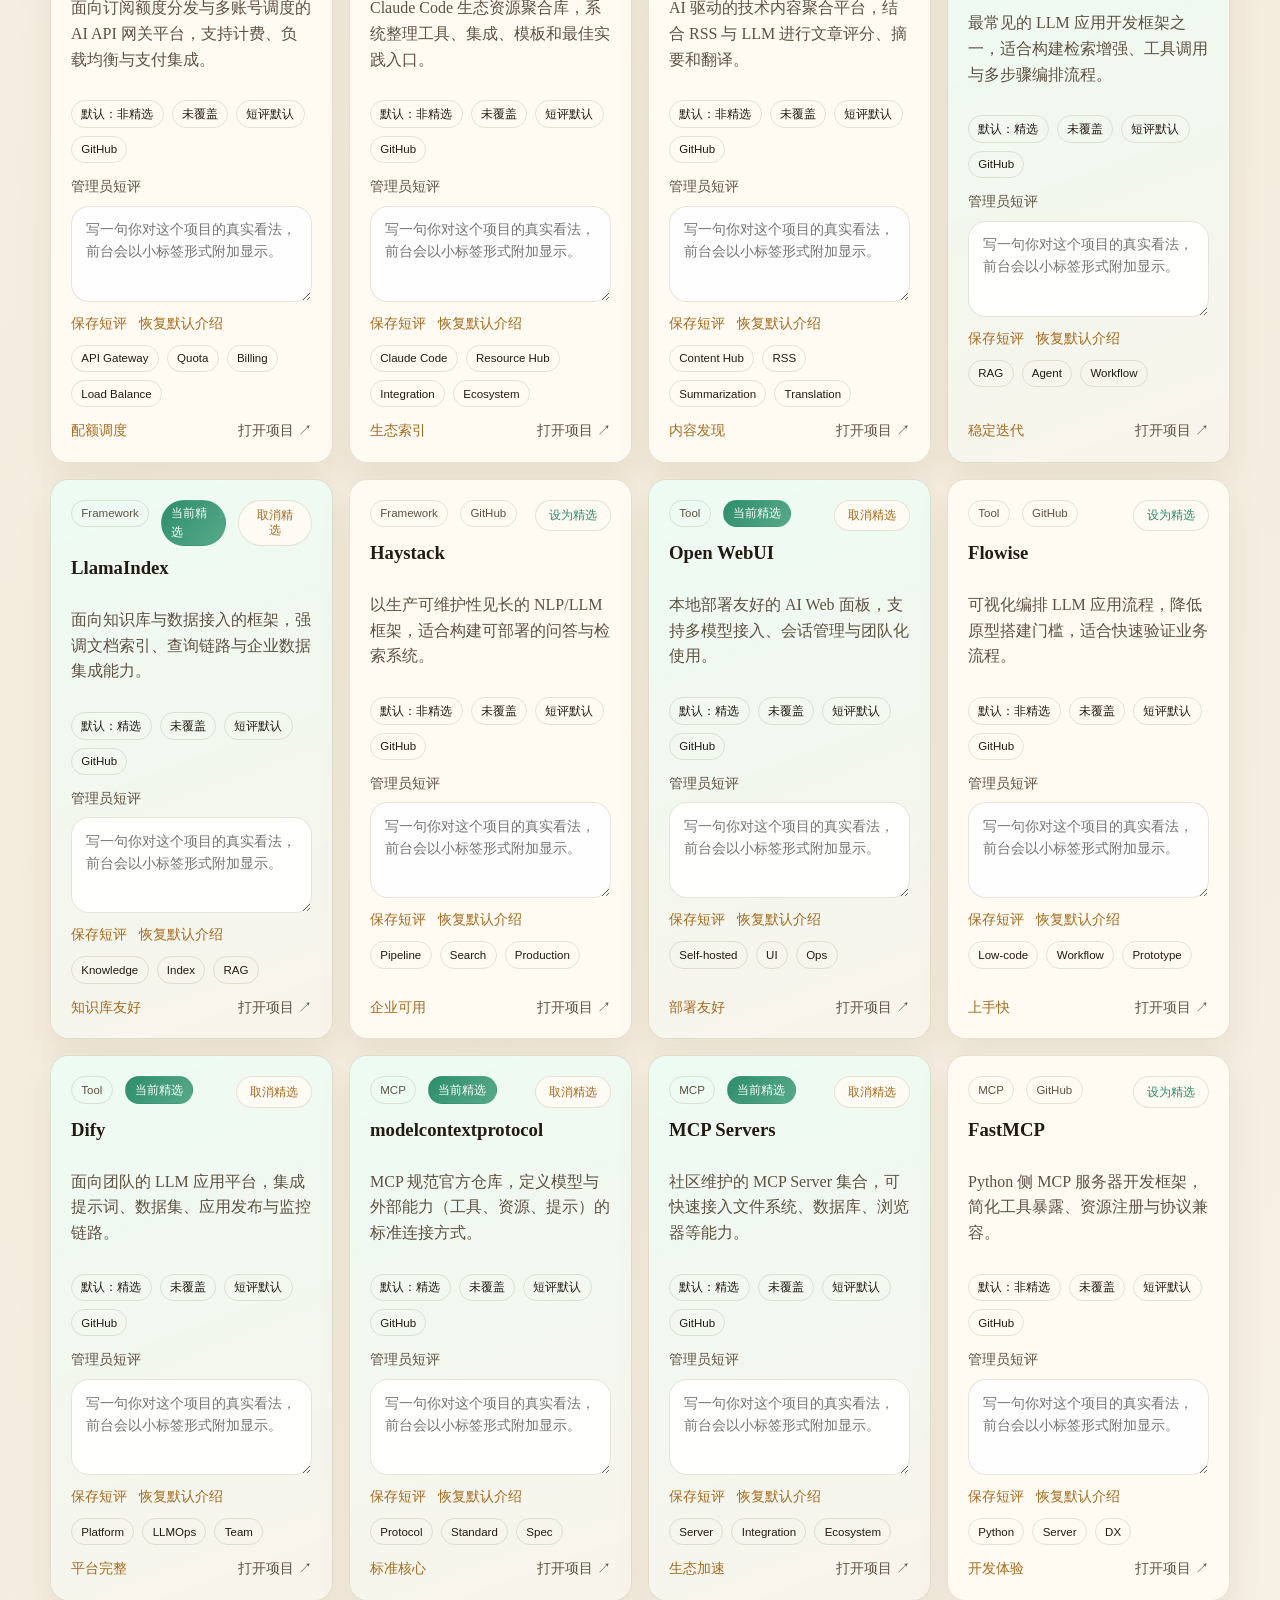
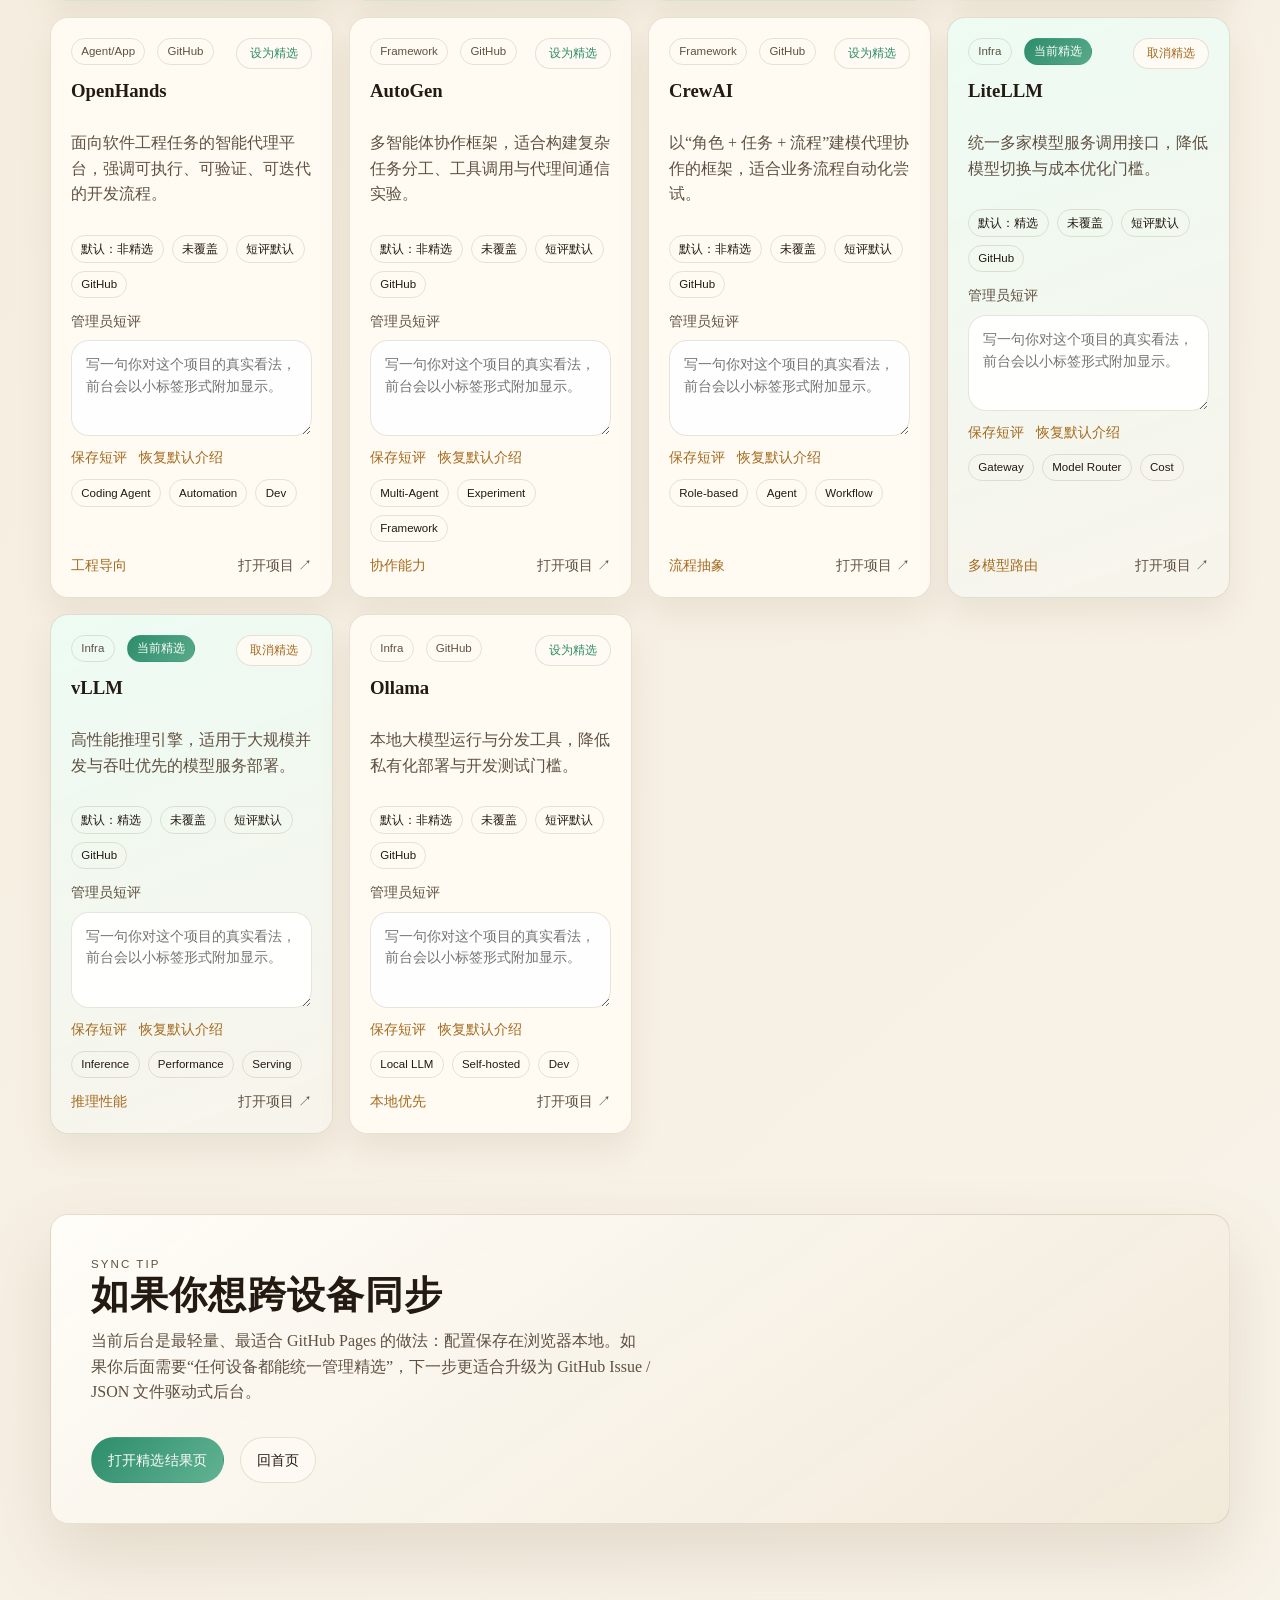
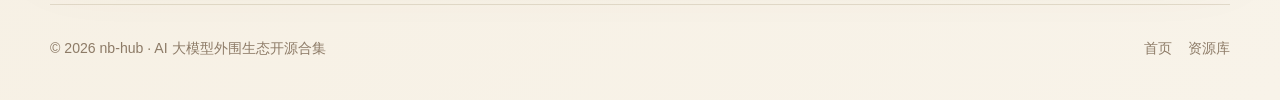
==== commit 7977dcef: "Add GitHub publishing controls to featured CMS Ultraworked with [Sisyphus](https://github.com/code-y" ====
--- a/docs/admin.html
+++ b/docs/admin.html
@@ -9,7 +9,7 @@
       rel="icon"
       href="data:image/svg+xml,%3Csvg xmlns='http://www.w3.org/2000/svg' viewBox='0 0 64 64'%3E%3Crect width='64' height='64' rx='14' fill='%23090b10'/%3E%3Cpath d='M18 46V18h9l10 14V18h9v28h-9L27 32v14z' fill='%2374e2c0'/%3E%3C/svg%3E"
     />
-    <link rel="stylesheet" href="./styles.css?v=20260414c" />
+    <link rel="stylesheet" href="./styles.css?v=20260415a" />
   </head>
   <body>
     <div class="grain-layer" aria-hidden="true"></div>
@@ -46,33 +46,13 @@
           </div>
         </div>
 
-        <aside class="page-side" aria-label="管理状态">
-          <div class="page-side-head">
-            <h2>状态概览</h2>
-            <span id="admin-status">本地配置模式</span>
-          </div>
-          <ul class="side-list">
-            <li class="side-item">
-              <strong id="admin-featured-count">0 个项目</strong>
-              <p>当前生效的精选数量</p>
-            </li>
-            <li class="side-item">
-              <strong id="admin-override-count">0 条覆盖</strong>
-              <p>相对默认数据的本地改动</p>
-            </li>
-            <li class="side-item">
-              <strong>GitHub Pages 兼容</strong>
-              <p>无需数据库；如需跨设备同步，可先导出覆盖 JSON 再手动保存。</p>
-            </li>
-          </ul>
-        </aside>
       </section>
 
       <section class="section container reveal" id="admin-panel">
         <div class="section-head compact-head">
           <p class="section-kicker">Manage Picks</p>
           <h2>CMS 操作台</h2>
-          <p>这里支持单项确认、按当前类别或当前搜索结果批量操作，以及本地覆盖配置导出。</p>
+          <p>这里支持单项确认、批量操作、本地草稿管理，以及将配置发布到 GitHub 供所有访客共享。</p>
         </div>
 
         <div class="controls-panel admin-shell">
@@ -108,6 +88,7 @@
             <div class="admin-toolbar-copy">
               <p id="admin-result-summary">共 0 条结果</p>
               <p class="helper-copy" id="admin-scope-summary">批量操作会作用于当前分类与当前搜索结果。</p>
+              <p class="helper-copy admin-status-summary" id="admin-status-summary">当前使用默认配置 · 0 个当前精选 · 0 条精选覆盖 / 0 条短评覆盖</p>
             </div>
 
             <div class="admin-actions admin-actions-primary">
@@ -119,6 +100,44 @@
               <button type="button" class="text-btn" id="reset-featured">恢复默认精选</button>
               <button type="button" class="text-btn" id="reset-reviews">清空全部短评覆盖</button>
               <button type="button" class="text-btn" id="copy-overrides">复制覆盖 JSON</button>
+            </div>
+
+            <div class="publish-panel">
+              <div class="publish-panel-copy">
+                <p class="section-kicker">Publish</p>
+                <h3>发布到 GitHub</h3>
+                <p class="helper-copy">填写仓库信息和一个具有 repo 内容写权限的 GitHub Token，点击发布后会更新 `docs/admin-overrides.json`。</p>
+              </div>
+
+              <div class="publish-grid">
+                <label class="search-control" for="publish-owner">
+                  <span>Owner</span>
+                  <input id="publish-owner" type="text" placeholder="例如：BPh-yang" autocomplete="off" />
+                </label>
+                <label class="search-control" for="publish-repo">
+                  <span>Repo</span>
+                  <input id="publish-repo" type="text" placeholder="例如：nb-hub" autocomplete="off" />
+                </label>
+                <label class="search-control" for="publish-branch">
+                  <span>Branch</span>
+                  <input id="publish-branch" type="text" placeholder="main" autocomplete="off" />
+                </label>
+                <label class="search-control" for="publish-token">
+                  <span>GitHub Token</span>
+                  <input id="publish-token" type="password" placeholder="输入一次性 Token，不会写入仓库" autocomplete="off" />
+                </label>
+                <label class="search-control publish-message" for="publish-message">
+                  <span>Commit Message</span>
+                  <input id="publish-message" type="text" placeholder="Update admin overrides" autocomplete="off" />
+                </label>
+              </div>
+
+              <div class="admin-actions admin-actions-primary">
+                <button type="button" class="btn btn-ghost btn-small" id="reload-published">重新读取已发布配置</button>
+                <button type="button" class="btn btn-primary btn-small" id="publish-overrides">发布到 GitHub</button>
+              </div>
+
+              <p class="helper-copy publish-feedback" id="publish-feedback">发布完成后，所有访客刷新页面即可看到新的精选与短评。</p>
             </div>
           </div>
 
@@ -163,7 +182,8 @@
       </form>
     </dialog>
 
-    <script src="./data.js?v=20260414c"></script>
-    <script src="./admin.js?v=20260414c"></script>
+    <script src="./data.js?v=20260414d"></script>
+    <script src="./overrides.js?v=20260414d"></script>
+    <script src="./admin.js?v=20260415a"></script>
   </body>
 </html>
--- a/docs/styles.css
+++ b/docs/styles.css
@@ -183,11 +183,16 @@
 .hero,
 .page-hero {
   display: grid;
-  grid-template-columns: minmax(0, 1.15fr) minmax(300px, 0.85fr);
-  gap: var(--space-8);
+  grid-template-columns: 1fr;
+  gap: var(--space-7);
   align-items: stretch;
   margin-top: var(--space-6);
   margin-bottom: var(--space-10);
+}
+
+.hero-copy,
+.page-copy {
+  max-width: min(860px, 100%);
 }
 
 .eyebrow,
@@ -211,7 +216,8 @@
 .hero-copy h1,
 .page-copy h1 {
   font-family: var(--font-display);
-  font-size: var(--text-2xl);
+  max-width: 12ch;
+  font-size: clamp(2.25rem, 4.8vw, 4rem);
   letter-spacing: 0.02em;
   text-wrap: balance;
 }
@@ -225,7 +231,7 @@
 }
 
 .lead {
-  max-width: 64ch;
+  max-width: 68ch;
   margin-top: var(--space-5);
   font-size: var(--text-md);
 }
@@ -278,12 +284,12 @@
 .metric-row {
   margin-top: var(--space-8);
   display: grid;
+  width: min(820px, 100%);
   grid-template-columns: repeat(3, minmax(0, 1fr));
   gap: var(--space-4);
 }
 
 .metric,
-.hero-panel,
 .entry-card,
 .route-card,
 .feature-card,
@@ -315,14 +321,6 @@
   font-size: var(--text-sm);
 }
 
-.hero-panel,
-.page-side {
-  padding: var(--space-6);
-  background: linear-gradient(150deg, rgba(255, 252, 245, 0.96), rgba(246, 238, 224, 0.92));
-}
-
-.panel-head,
-.page-side-head,
 .card-head,
 .resource-head,
 .result-bar,
@@ -332,74 +330,6 @@
   align-items: flex-start;
   justify-content: space-between;
   gap: var(--space-3);
-}
-
-.panel-head,
-.page-side-head {
-  margin-bottom: var(--space-4);
-}
-
-.panel-head h2,
-.page-side-head h2 {
-  font-family: var(--font-display);
-  font-size: 1.45rem;
-  letter-spacing: 0.04em;
-}
-
-.panel-head span,
-.page-side-head span {
-  font-family: var(--font-ui);
-  font-size: var(--text-xs);
-  color: var(--color-text-dim);
-}
-
-.trend-list,
-.side-list {
-  list-style: none;
-  margin: 0;
-  padding: 0;
-  display: grid;
-  gap: var(--space-4);
-}
-
-.trend-item,
-.side-item {
-  border: 1px solid var(--color-border);
-  border-radius: var(--radius-md);
-  padding: var(--space-4);
-  background: rgba(255, 250, 241, 0.88);
-}
-
-.trend-item p,
-.side-item p {
-  margin: 0;
-}
-
-.trend-head {
-  display: flex;
-  align-items: center;
-  justify-content: space-between;
-  font-family: var(--font-ui);
-  margin-bottom: var(--space-2);
-}
-
-.trend-badge {
-  font-size: var(--text-xs);
-  letter-spacing: 0.12em;
-  text-transform: uppercase;
-  color: var(--color-accent);
-}
-
-.trend-name,
-.side-item strong {
-  font-size: var(--text-sm);
-  color: var(--color-text);
-}
-
-.trend-note,
-.side-item p {
-  color: var(--color-text-muted);
-  font-size: var(--text-sm);
 }
 
 .section {
@@ -465,6 +395,16 @@
   font-size: 1.22rem;
 }
 
+.title-row {
+  display: flex;
+  align-items: center;
+  gap: var(--space-3);
+}
+
+.title-row h3 {
+  min-width: 0;
+}
+
 .pill,
 .tag,
 .meta-chip {
@@ -557,6 +497,10 @@
   letter-spacing: 0.03em;
 }
 
+.admin-status-summary {
+  margin-top: var(--space-1);
+}
+
 .controls-grid {
   display: grid;
   grid-template-columns: minmax(0, 1.2fr) minmax(0, 0.8fr);
@@ -666,6 +610,44 @@
   border: 1px solid var(--color-border);
   border-radius: var(--radius-md);
   background: rgba(255, 249, 239, 0.92);
+}
+
+.publish-panel {
+  display: grid;
+  gap: var(--space-4);
+  padding: var(--space-5);
+  border: 1px solid var(--color-border);
+  border-radius: var(--radius-md);
+  background: rgba(255, 252, 246, 0.9);
+}
+
+.publish-panel-copy {
+  display: grid;
+  gap: var(--space-2);
+}
+
+.publish-panel-copy h3 {
+  font-family: var(--font-display);
+  font-size: 1.35rem;
+  letter-spacing: 0.03em;
+}
+
+.publish-grid {
+  display: grid;
+  grid-template-columns: repeat(2, minmax(0, 1fr));
+  gap: var(--space-4);
+}
+
+.publish-message {
+  grid-column: 1 / -1;
+}
+
+.publish-feedback {
+  margin: 0;
+  padding: 0.8rem 1rem;
+  border: 1px dashed var(--color-border);
+  border-radius: var(--radius-md);
+  background: rgba(255, 248, 236, 0.72);
 }
 
 .admin-toolbar-copy {
@@ -725,6 +707,42 @@
   gap: var(--space-2);
 }
 
+.admin-review-field {
+  display: grid;
+  gap: var(--space-2);
+}
+
+.admin-review-field span {
+  font-family: var(--font-ui);
+  font-size: var(--text-sm);
+  color: var(--color-text-muted);
+}
+
+.admin-review-field textarea {
+  width: 100%;
+  min-height: 96px;
+  resize: vertical;
+  border: 1px solid var(--color-border);
+  border-radius: var(--radius-md);
+  background: rgba(255, 255, 255, 0.96);
+  color: var(--color-text);
+  padding: 0.8rem 0.9rem;
+  font-family: var(--font-ui);
+  font-size: var(--text-sm);
+  line-height: 1.55;
+}
+
+.admin-review-field textarea:focus-visible {
+  outline: 2px solid rgba(45, 141, 108, 0.28);
+  outline-offset: 2px;
+}
+
+.admin-inline-actions {
+  display: flex;
+  flex-wrap: wrap;
+  gap: var(--space-3);
+}
+
 .admin-toggle-btn {
   border: 1px solid var(--color-border);
   border-radius: var(--radius-pill);
@@ -801,6 +819,28 @@
   font-size: var(--text-sm);
 }
 
+.editor-note-pill {
+  display: inline-flex;
+  align-items: center;
+  flex: 0 0 auto;
+  max-width: min(48%, 240px);
+  width: fit-content;
+  padding: 0.32rem 0.68rem;
+  border-radius: 999px;
+  border: 1px solid rgba(181, 123, 21, 0.28);
+  background: linear-gradient(135deg, #fff3c8, #f3c45c 56%, #d89b1d);
+  color: #6b4208;
+  box-shadow: 0 6px 14px rgba(190, 139, 38, 0.18);
+  font-family: var(--font-ui);
+  font-size: 0.76rem;
+  font-weight: 700;
+  letter-spacing: 0.01em;
+  line-height: 1.35;
+  white-space: nowrap;
+  overflow: hidden;
+  text-overflow: ellipsis;
+}
+
 .empty-state {
   border: 1px dashed var(--color-border);
   border-radius: var(--radius-md);
@@ -885,7 +925,8 @@
 @media (max-width: 980px) {
   .hero,
   .page-hero,
-  .controls-grid {
+  .controls-grid,
+  .publish-grid {
     grid-template-columns: 1fr;
   }
 }
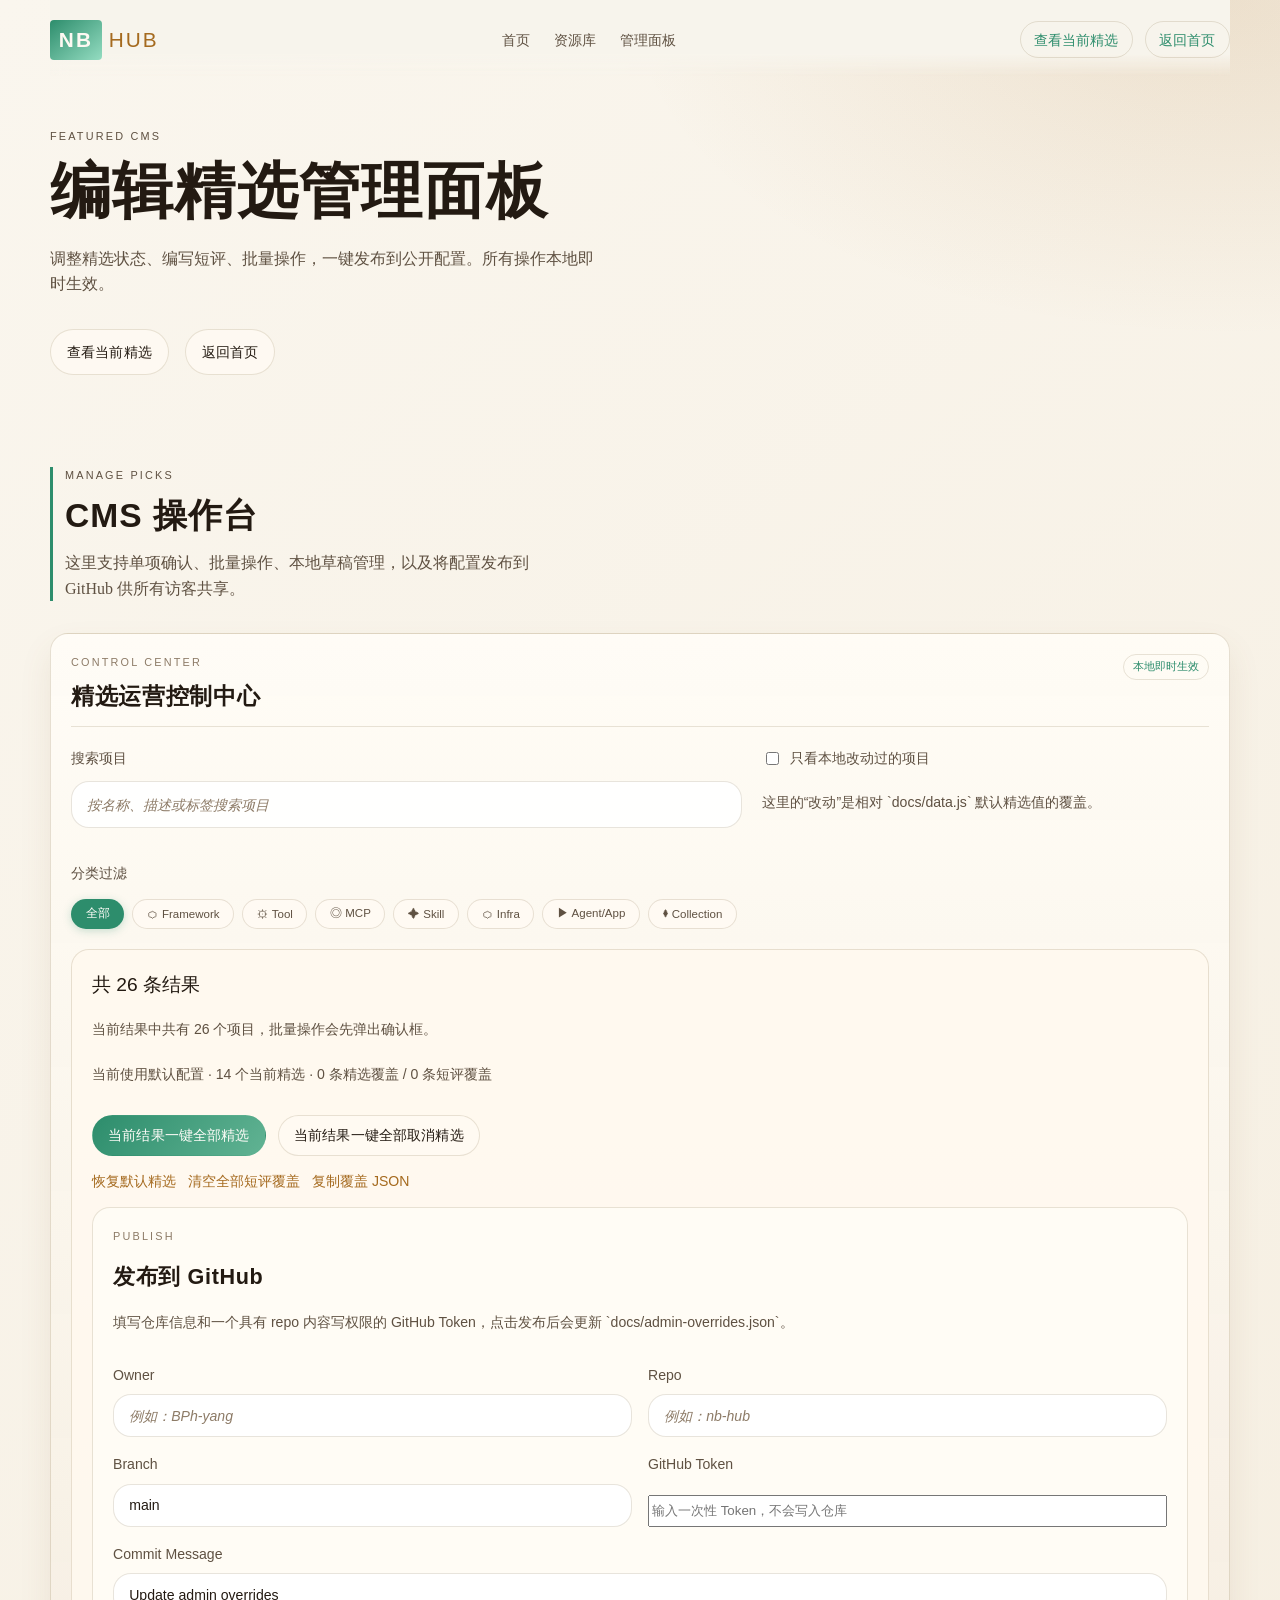
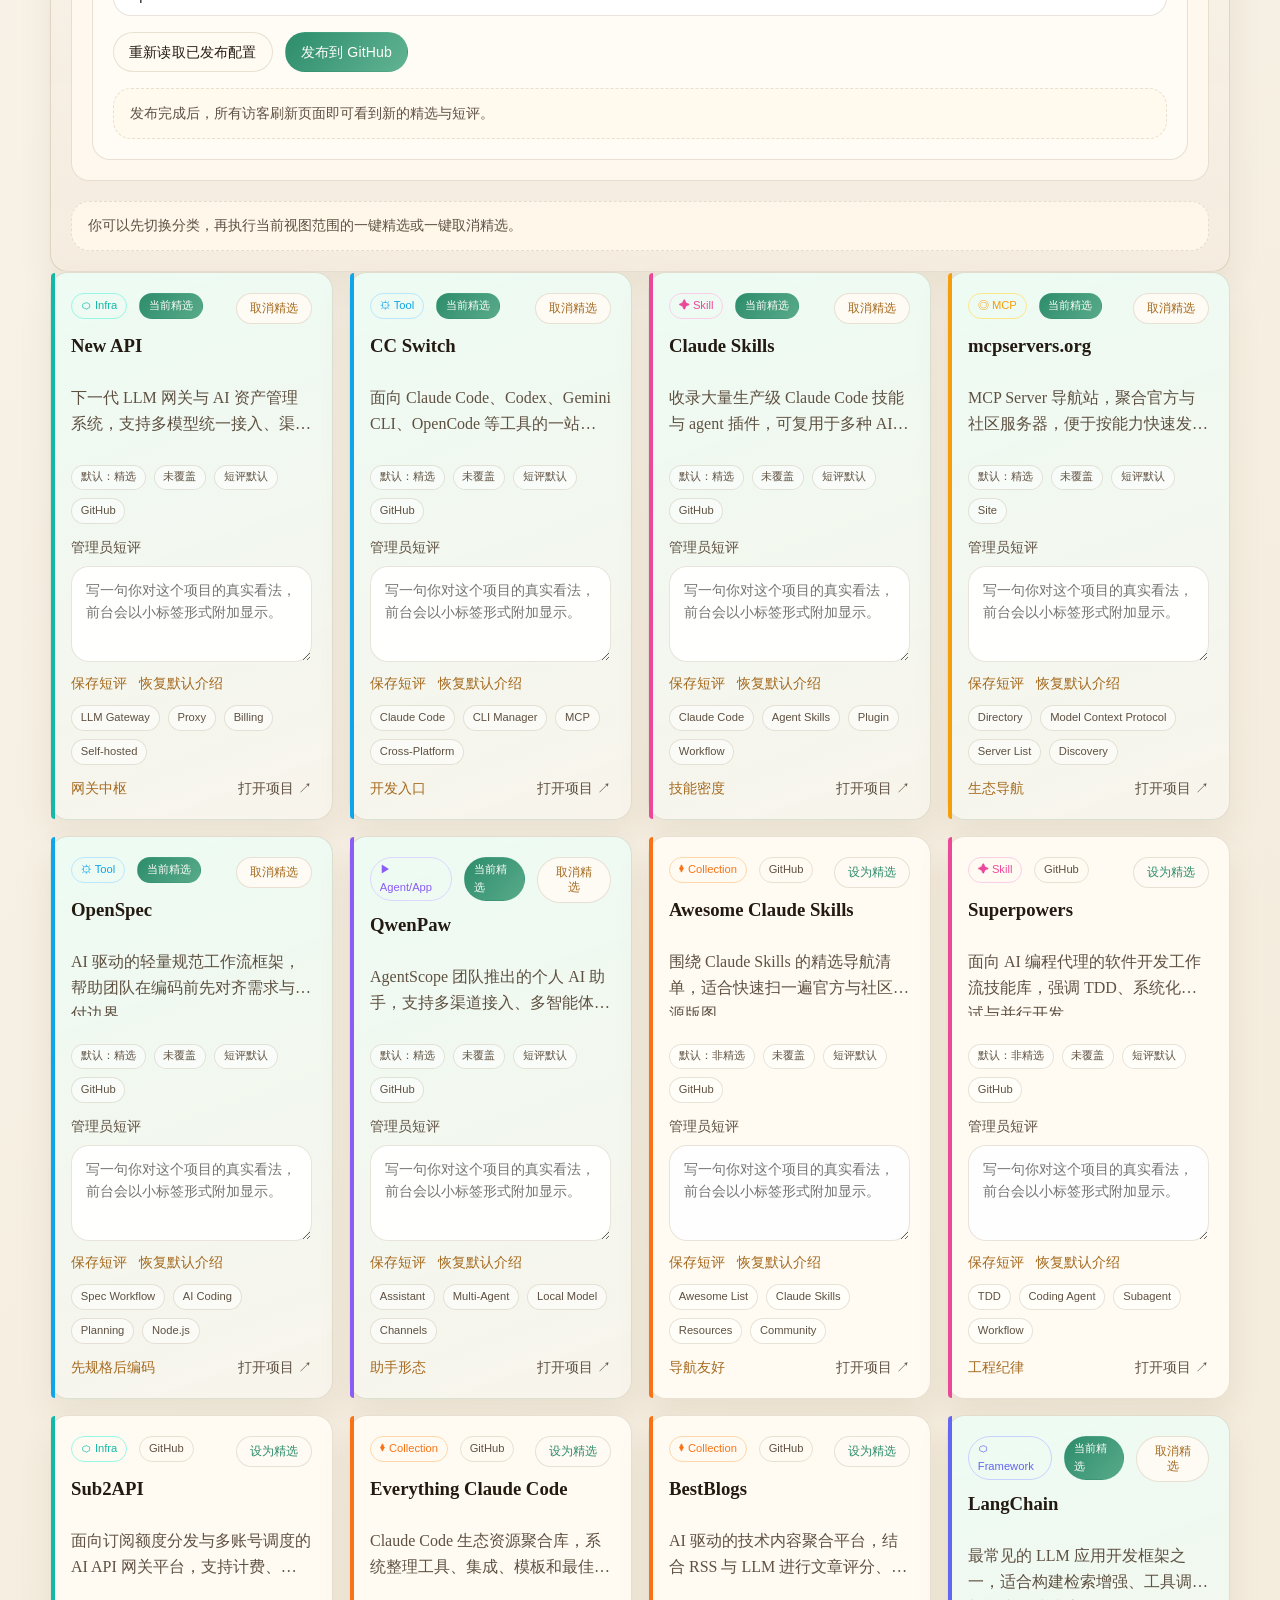
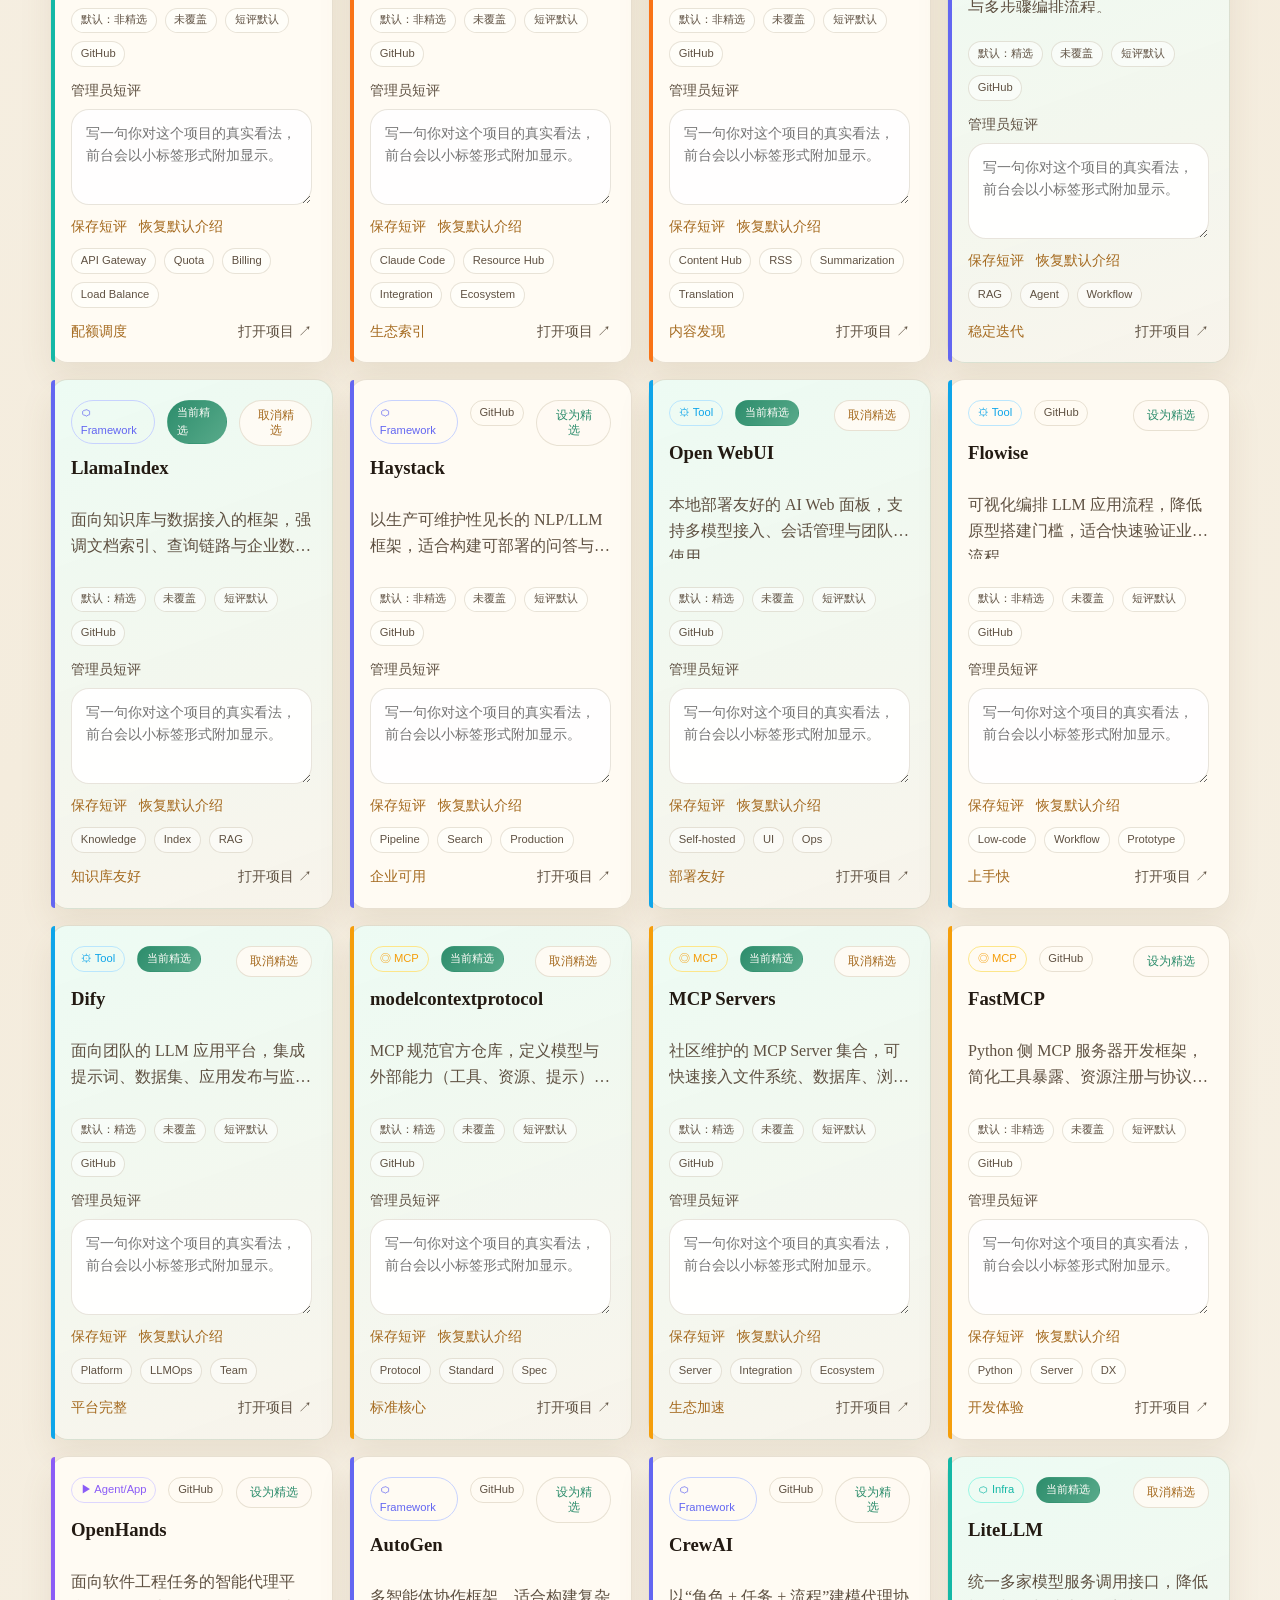
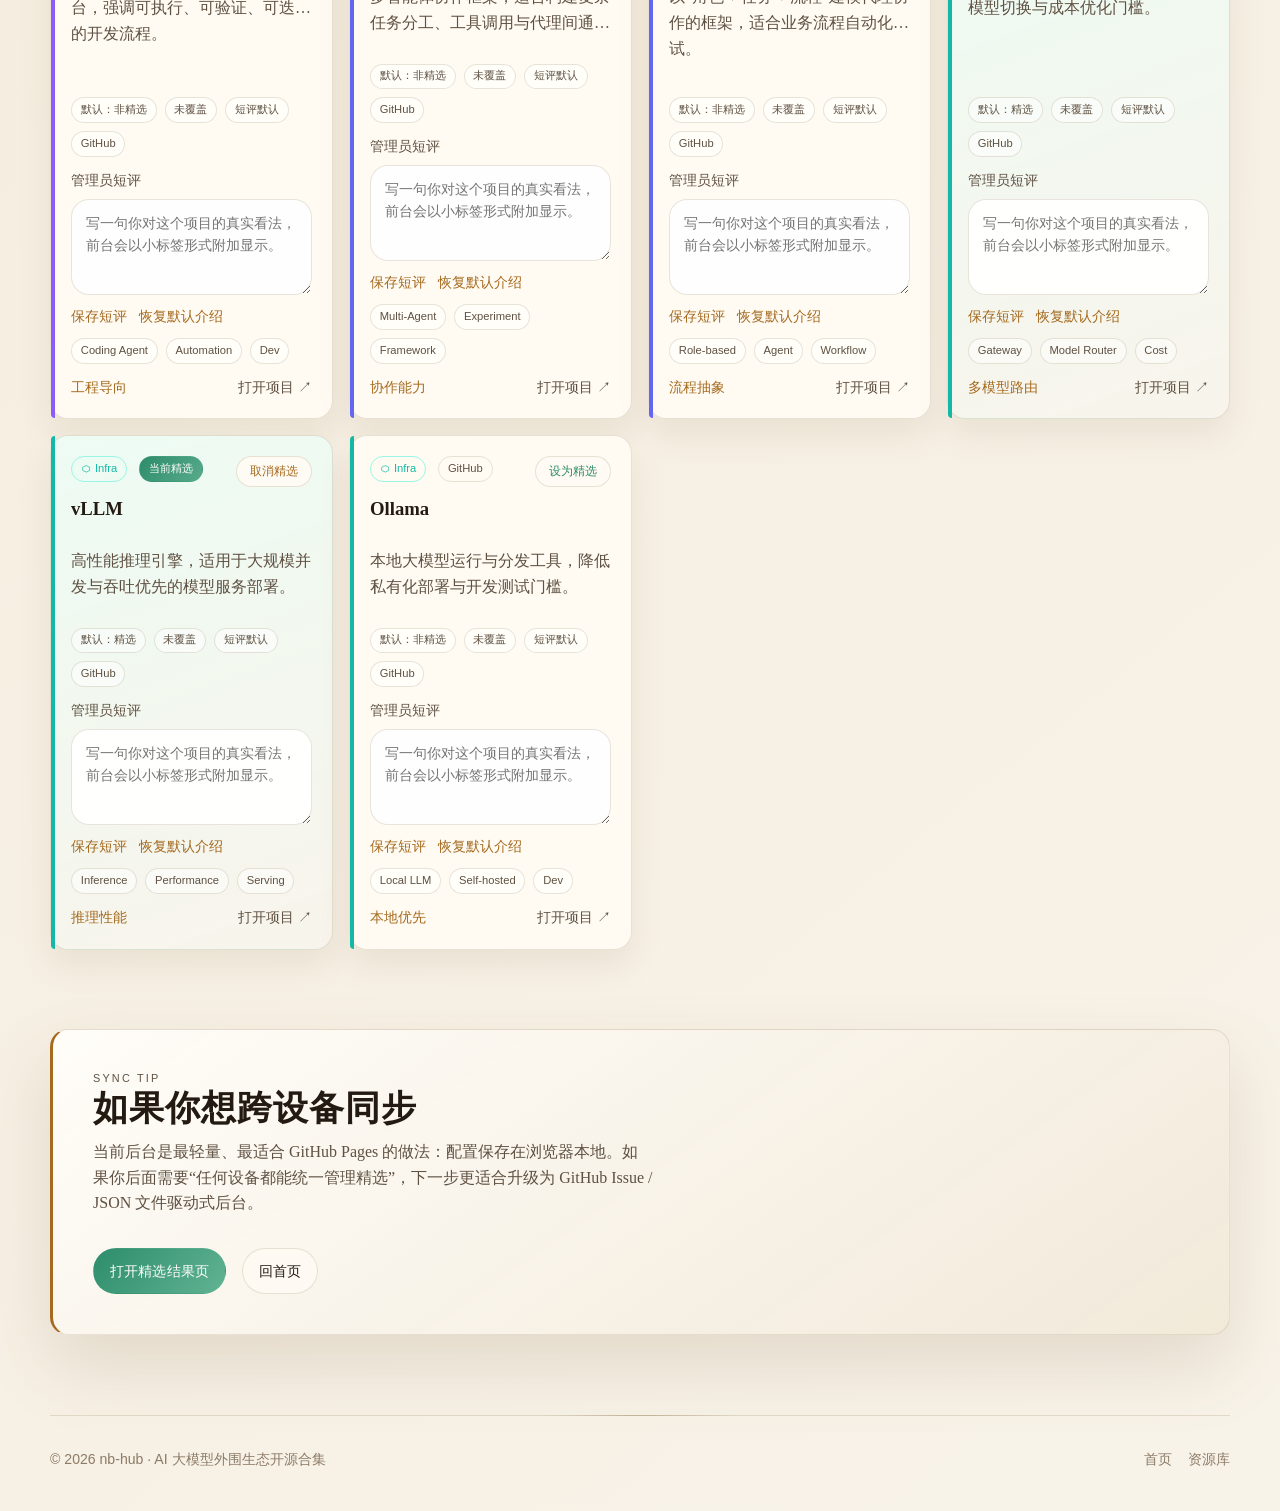
==== commit 724185b7: "Apply category theme colors and refresh card UI" ====
--- a/docs/admin.html
+++ b/docs/admin.html
@@ -9,7 +9,7 @@
       rel="icon"
       href="data:image/svg+xml,%3Csvg xmlns='http://www.w3.org/2000/svg' viewBox='0 0 64 64'%3E%3Crect width='64' height='64' rx='14' fill='%23090b10'/%3E%3Cpath d='M18 46V18h9l10 14V18h9v28h-9L27 32v14z' fill='%2374e2c0'/%3E%3C/svg%3E"
     />
-    <link rel="stylesheet" href="./styles.css?v=20260415a" />
+    <link rel="stylesheet" href="./styles.css?v=20260415b" />
   </head>
   <body>
     <div class="grain-layer" aria-hidden="true"></div>
@@ -38,10 +38,10 @@
           <p class="eyebrow">Featured CMS</p>
           <h1>编辑精选管理面板</h1>
           <p class="lead">
-            这个后台页不依赖服务端，专门适配 GitHub Pages。你可以先筛选项目，再做单项确认、当前视图一键精选或一键取消精选，修改会即时反映到首页和资源库页。
+            调整精选状态、编写短评、批量操作，一键发布到公开配置。所有操作本地即时生效。
           </p>
           <div class="hero-actions">
-            <a class="btn btn-primary" href="./explore.html?featured=true">查看精选结果</a>
+            <a class="btn btn-ghost" href="./explore.html?featured=true">查看当前精选</a>
             <a class="btn btn-ghost" href="./index.html">返回首页</a>
           </div>
         </div>
@@ -182,8 +182,8 @@
       </form>
     </dialog>
 
-    <script src="./data.js?v=20260414d"></script>
-    <script src="./overrides.js?v=20260414d"></script>
-    <script src="./admin.js?v=20260415a"></script>
+    <script src="./data.js?v=20260415b"></script>
+    <script src="./overrides.js?v=20260415b"></script>
+    <script src="./admin.js?v=20260415b"></script>
   </body>
 </html>
--- a/docs/styles.css
+++ b/docs/styles.css
@@ -17,7 +17,31 @@
 
   --color-primary: #2d8d6c;
   --color-primary-strong: #1f7357;
+  --color-primary-soft: #e6f7f0;
   --color-accent: #a56a1f;
+
+  /* Category accent colors */
+  --cat-framework: #6366f1;
+  --cat-framework-bg: #eef2ff;
+  --cat-framework-border: #c7d2fe;
+  --cat-tool: #0ea5e9;
+  --cat-tool-bg: #e0f2fe;
+  --cat-tool-border: #bae6fd;
+  --cat-mcp: #f59e0b;
+  --cat-mcp-bg: #fef3c7;
+  --cat-mcp-border: #fde68a;
+  --cat-skill: #ec4899;
+  --cat-skill-bg: #fce7f3;
+  --cat-skill-border: #fbcfe8;
+  --cat-infra: #14b8a6;
+  --cat-infra-bg: #ccfbf1;
+  --cat-infra-border: #99f6e4;
+  --cat-agent: #8b5cf6;
+  --cat-agent-bg: #ede9fe;
+  --cat-agent-border: #ddd6fe;
+  --cat-collection: #f97316;
+  --cat-collection-bg: #fff7ed;
+  --cat-collection-border: #fed7aa;
 
   --gradient-backdrop: radial-gradient(
       900px 460px at 8% -5%,
@@ -81,9 +105,9 @@
   position: fixed;
   inset: 0;
   pointer-events: none;
-  opacity: 0.14;
-  background-image: radial-gradient(rgba(79, 61, 39, 0.08) 0.6px, transparent 0.6px);
-  background-size: 3px 3px;
+  opacity: 0.1;
+  background-image: radial-gradient(rgba(79, 61, 39, 0.06) 0.5px, transparent 0.5px);
+  background-size: 4px 4px;
   z-index: -1;
 }
 
@@ -101,7 +125,18 @@
   align-items: center;
   justify-content: space-between;
   gap: var(--space-5);
-  padding: var(--space-6) 0 var(--space-5);
+  padding: var(--space-5) 0 var(--space-4);
+  position: sticky;
+  top: 0;
+  z-index: 100;
+  background: linear-gradient(180deg, var(--color-bg) 70%, transparent);
+  backdrop-filter: blur(8px);
+  -webkit-backdrop-filter: blur(8px);
+  transition: box-shadow var(--transition-base);
+}
+
+.topbar.scrolled {
+  box-shadow: 0 1px 12px rgba(0, 0, 0, 0.06);
 }
 
 .topbar-actions,
@@ -115,12 +150,30 @@
 .brand {
   display: inline-flex;
   align-items: center;
-  gap: var(--space-3);
+  gap: 0.18rem;
   font-family: var(--font-display);
-  font-size: 1.25rem;
-  letter-spacing: 0.12em;
+  font-size: 1.3rem;
+  letter-spacing: 0.1em;
   text-decoration: none;
   text-transform: uppercase;
+  transition: transform var(--transition-fast);
+}
+
+.brand:hover {
+  transform: scale(1.03);
+}
+
+.brand-mark {
+  background: linear-gradient(140deg, var(--color-primary), #94dcc1);
+  color: #fdf9f2;
+  font-weight: 700;
+  padding: 0.22rem 0.58rem;
+  border-radius: 6px;
+}
+
+.brand-text {
+  color: var(--color-accent);
+  margin-left: 0.25rem;
 }
 
 .brand-mark {
@@ -186,8 +239,9 @@
   grid-template-columns: 1fr;
   gap: var(--space-7);
   align-items: stretch;
-  margin-top: var(--space-6);
+  margin-top: var(--space-8);
   margin-bottom: var(--space-10);
+  padding: var(--space-3) 0;
 }
 
 .hero-copy,
@@ -200,10 +254,11 @@
 .eyebrow-inline {
   font-family: var(--font-ui);
   text-transform: uppercase;
-  letter-spacing: 0.18em;
-  font-size: var(--text-xs);
+  letter-spacing: 0.2em;
+  font-size: 0.68rem;
   color: var(--color-text-dim);
   margin: 0 0 var(--space-3);
+  font-weight: 500;
 }
 
 h1,
@@ -216,17 +271,28 @@
 .hero-copy h1,
 .page-copy h1 {
   font-family: var(--font-display);
-  max-width: 12ch;
   font-size: clamp(2.25rem, 4.8vw, 4rem);
   letter-spacing: 0.02em;
-  text-wrap: balance;
 }
 
 .lead,
 .page-copy p,
 .section-head p,
+.card-copy {
+  color: var(--color-text-muted);
+}
+
 .card-copy,
 .resource-description {
+  flex-grow: 1;
+}
+
+.card-copy {
+  display: -webkit-box;
+  -webkit-line-clamp: 2;
+  -webkit-box-orient: vertical;
+  overflow: hidden;
+  text-overflow: ellipsis;
   color: var(--color-text-muted);
 }
 
@@ -234,6 +300,7 @@
   max-width: 68ch;
   margin-top: var(--space-5);
   font-size: var(--text-md);
+  color: var(--color-text-muted);
 }
 
 .hero-actions {
@@ -305,7 +372,10 @@
 }
 
 .metric {
-  padding: var(--space-4);
+  padding: var(--space-4) var(--space-5);
+  display: flex;
+  flex-direction: column;
+  gap: var(--space-1);
 }
 
 .metric strong {
@@ -313,6 +383,7 @@
   font-family: var(--font-display);
   font-size: 1.7rem;
   color: var(--color-primary);
+  line-height: 1;
 }
 
 .metric span {
@@ -320,6 +391,10 @@
   color: var(--color-text-muted);
   font-size: var(--text-sm);
 }
+
+.metric:nth-child(1) strong { background: linear-gradient(135deg, var(--color-primary), #7ac8aa); -webkit-background-clip: text; -webkit-text-fill-color: transparent; background-clip: text; }
+.metric:nth-child(2) strong { background: linear-gradient(135deg, var(--color-accent), #d4a056); -webkit-background-clip: text; -webkit-text-fill-color: transparent; background-clip: text; }
+.metric:nth-child(3) strong { background: linear-gradient(135deg, var(--cat-agent), #a78bfa); -webkit-background-clip: text; -webkit-text-fill-color: transparent; background-clip: text; }
 
 .card-head,
 .resource-head,
@@ -337,25 +412,28 @@
 }
 
 .section-head {
-  max-width: 70ch;
+  max-width: 72ch;
   margin-bottom: var(--space-7);
+  padding-left: 14px;
+  border-left: 3px solid var(--color-primary);
 }
 
 .compact-head {
   max-width: 60ch;
+  padding-left: 12px;
 }
 
 .section-head h2 {
   font-family: var(--font-display);
-  font-size: clamp(1.45rem, 3vw, 2.3rem);
+  font-size: clamp(1.45rem, 3vw, 2.1rem);
   letter-spacing: 0.03em;
-  margin-bottom: var(--space-3);
+  margin-bottom: var(--space-2);
 }
 
 .card-grid,
 .resource-grid {
   display: grid;
-  grid-template-columns: repeat(auto-fit, minmax(260px, 1fr));
+  grid-template-columns: repeat(auto-fit, minmax(min(280px, 100%), 1fr));
   gap: var(--space-4);
 }
 
@@ -368,8 +446,11 @@
   gap: var(--space-3);
   min-height: 240px;
   padding: var(--space-5);
+  padding-left: calc(var(--space-5) + 4px);
   text-decoration: none;
-  transition: transform var(--transition-base), border-color var(--transition-fast), background var(--transition-fast);
+  position: relative;
+  overflow: hidden;
+  transition: transform var(--transition-base), border-color var(--transition-base), background var(--transition-fast), box-shadow var(--transition-fast);
 }
 
 .entry-card:hover,
@@ -380,9 +461,28 @@
 .feature-card:focus-visible,
 .resource-card:hover,
 .resource-card:focus-visible {
-  transform: translateY(-4px);
+  transform: translateY(-6px);
   border-color: var(--color-border-strong);
   background: var(--color-surface-strong);
+  box-shadow: var(--shadow-2);
+}
+
+/* Shimmer effect on hover */
+.entry-card::after,
+.feature-card::after,
+.resource-card::after {
+  content: "";
+  position: absolute;
+  inset: 0;
+  opacity: 0;
+  background: linear-gradient(105deg, transparent 40%, rgba(255, 255, 255, 0.08) 45%, rgba(255, 255, 255, 0.15) 50%, rgba(255, 255, 255, 0.08) 55%, transparent 60%);
+  transition: opacity var(--transition-base);
+  pointer-events: none;
+}
+.entry-card:hover::after,
+.feature-card:hover::after,
+.resource-card:hover::after {
+  opacity: 1;
 }
 
 .entry-card h3,
@@ -393,6 +493,10 @@
   font-family: var(--font-display);
   letter-spacing: 0.02em;
   font-size: 1.22rem;
+  display: -webkit-box;
+  -webkit-line-clamp: 2;
+  -webkit-box-orient: vertical;
+  overflow: hidden;
 }
 
 .title-row {
@@ -413,14 +517,89 @@
   gap: var(--space-1);
   border: 1px solid var(--color-border);
   border-radius: var(--radius-pill);
-  padding: 0.22rem 0.58rem;
-  font-family: var(--font-ui);
-  font-size: var(--text-xs);
+  padding: 0.18rem 0.55rem;
+  font-family: var(--font-ui);
+  font-size: 0.7rem;
+}
+
+.tag {
+  color: var(--color-text-muted);
+  background: rgba(255, 255, 255, 0.5);
 }
 
 .pill {
   color: var(--color-text-muted);
 }
+
+/* Category-colored pills */
+.pill[data-cat="Framework"] {
+  color: var(--cat-framework);
+  border-color: var(--cat-framework-border);
+}
+.pill[data-cat="Tool"] {
+  color: var(--cat-tool);
+  border-color: var(--cat-tool-border);
+}
+.pill[data-cat="MCP"] {
+  color: var(--cat-mcp);
+  border-color: var(--cat-mcp-border);
+}
+.pill[data-cat="Skill"] {
+  color: var(--cat-skill);
+  border-color: var(--cat-skill-border);
+}
+.pill[data-cat="Infra"] {
+  color: var(--cat-infra);
+  border-color: var(--cat-infra-border);
+}
+.pill[data-cat="Agent/App"] {
+  color: var(--cat-agent);
+  border-color: var(--cat-agent-border);
+}
+.pill[data-cat="Collection"] {
+  color: var(--cat-collection);
+  border-color: var(--cat-collection-border);
+}
+
+/* Chip active states with dynamic colors */
+.chip[data-category="Framework"].active {
+  background: var(--cat-framework);
+}
+.chip[data-category="Tool"].active {
+  background: var(--cat-tool);
+}
+.chip[data-category="MCP"].active {
+  background: var(--cat-mcp);
+}
+.chip[data-category="Skill"].active {
+  background: var(--cat-skill);
+}
+.chip[data-category="Infra"].active {
+  background: var(--cat-infra);
+}
+.chip[data-category="Agent/App"].active {
+  background: var(--cat-agent);
+}
+.chip[data-category="Collection"].active {
+  background: var(--cat-collection);
+}
+
+/* Category left border for cards */
+.card-category-bar {
+  position: absolute;
+  top: 0;
+  left: 0;
+  width: 4px;
+  height: 100%;
+  border-radius: var(--radius-md) 0 0 var(--radius-md);
+}
+.card-category-bar[data-cat="Framework"] { background: var(--cat-framework); }
+.card-category-bar[data-cat="Tool"] { background: var(--cat-tool); }
+.card-category-bar[data-cat="MCP"] { background: var(--cat-mcp); }
+.card-category-bar[data-cat="Skill"] { background: var(--cat-skill); }
+.card-category-bar[data-cat="Infra"] { background: var(--cat-infra); }
+.card-category-bar[data-cat="Agent/App"] { background: var(--cat-agent); }
+.card-category-bar[data-cat="Collection"] { background: var(--cat-collection); }
 
 .pill.is-featured,
 .meta-chip.is-bright {
@@ -522,20 +701,30 @@
   color: var(--color-text-muted);
 }
 
-input[type="search"] {
+input[type="search"],
+input[type="text"] {
   width: 100%;
   border: 1px solid var(--color-border);
   border-radius: var(--radius-md);
   background: rgba(255, 255, 255, 0.96);
   color: var(--color-text);
-  padding: 0.72rem 0.95rem;
+  padding: 0.78rem 0.95rem;
   font-family: var(--font-ui);
   font-size: var(--text-sm);
-}
-
-input[type="search"]:focus-visible {
-  outline: 2px solid rgba(116, 226, 192, 0.45);
-  outline-offset: 2px;
+  transition: border-color var(--transition-fast), box-shadow var(--transition-fast);
+}
+
+input[type="search"]:focus-visible,
+input[type="text"]:focus-visible {
+  outline: none;
+  border-color: var(--color-primary);
+  box-shadow: 0 0 0 3px rgba(45, 141, 108, 0.15);
+}
+
+input[type="search"]::placeholder,
+input[type="text"]::placeholder {
+  color: var(--color-text-dim);
+  font-style: italic;
 }
 
 .chip-wrap {
@@ -551,21 +740,31 @@
   color: var(--color-text-muted);
   font-family: var(--font-ui);
   font-size: var(--text-xs);
-  padding: 0.35rem 0.75rem;
+  padding: 0.4rem 0.85rem;
   cursor: pointer;
-  transition: border-color var(--transition-fast), color var(--transition-fast), background var(--transition-fast);
+  transition: all var(--transition-fast);
+  user-select: none;
+  -webkit-user-select: none;
 }
 
 .chip:hover,
 .chip:focus-visible {
   border-color: var(--color-border-strong);
   color: var(--color-text);
+  transform: translateY(-1px);
+  box-shadow: 0 2px 6px rgba(0,0,0,0.06);
+}
+
+.chip:active {
+  transform: translateY(0);
 }
 
 .chip.active {
   border-color: transparent;
-  background: linear-gradient(130deg, var(--color-primary), #7ac8aa);
+  background: var(--color-primary);
   color: #fffdf9;
+  font-weight: 500;
+  box-shadow: 0 2px 8px rgba(45, 141, 108, 0.25);
 }
 
 .toggle-control {
@@ -817,6 +1016,12 @@
 .resource-description {
   margin: 0;
   font-size: var(--text-sm);
+  line-height: 1.5;
+  display: -webkit-box;
+  -webkit-line-clamp: 3;
+  -webkit-box-orient: vertical;
+  overflow: hidden;
+  text-overflow: ellipsis;
 }
 
 .editor-note-pill {
@@ -850,14 +1055,15 @@
 }
 
 .submit-cta {
-  padding: var(--space-8);
+  padding: var(--space-8) var(--space-8);
   background: linear-gradient(145deg, rgba(255, 253, 248, 0.98), rgba(241, 232, 216, 0.96));
   box-shadow: var(--shadow-2);
+  border-left: 3px solid var(--color-accent);
 }
 
 .submit-cta h2 {
   font-family: var(--font-display);
-  font-size: clamp(1.5rem, 3vw, 2.4rem);
+  font-size: clamp(1.5rem, 3vw, 2.2rem);
   letter-spacing: 0.03em;
   margin-bottom: var(--space-3);
 }
@@ -878,6 +1084,18 @@
 .footer {
   padding: var(--space-7) 0 var(--space-8);
   border-top: 1px solid var(--color-border);
+  position: relative;
+}
+
+.footer::before {
+  content: "";
+  position: absolute;
+  top: -1px;
+  left: 50%;
+  transform: translateX(-50%);
+  width: 200px;
+  height: 1px;
+  background: linear-gradient(90deg, transparent, var(--color-border-strong), transparent);
 }
 
 .footer p,
@@ -893,32 +1111,95 @@
   gap: var(--space-4);
 }
 
+.footer-links a:hover,
+.footer-links a:focus-visible {
+  color: var(--color-primary);
+}
+
 .reveal {
   opacity: 0;
-  transform: translateY(18px);
-  animation: fade-up 560ms ease forwards;
+  transform: translateY(20px);
+  animation: fade-up 600ms ease forwards;
 }
 
 .reveal:nth-of-type(2) {
-  animation-delay: 120ms;
+  animation-delay: 80ms;
 }
 
 .reveal:nth-of-type(3) {
-  animation-delay: 200ms;
+  animation-delay: 160ms;
 }
 
 .reveal:nth-of-type(4) {
-  animation-delay: 260ms;
+  animation-delay: 240ms;
 }
 
 .reveal:nth-of-type(5) {
   animation-delay: 320ms;
 }
+
+.reveal:nth-of-type(6) {
+  animation-delay: 400ms;
+}
+
+.reveal:nth-of-type(7) {
+  animation-delay: 480ms;
+}
+
+/* Staggered card animations within grids */
+.card-grid .entry-card,
+.card-grid .feature-card,
+.resource-grid .resource-card,
+.admin-grid .admin-card {
+  opacity: 0;
+  animation: card-in 400ms ease forwards;
+}
+.card-grid .entry-card:nth-child(1),
+.card-grid .feature-card:nth-child(1),
+.resource-grid .resource-card:nth-child(1),
+.admin-grid .admin-card:nth-child(1) { animation-delay: 100ms; }
+.card-grid .entry-card:nth-child(2),
+.card-grid .feature-card:nth-child(2),
+.resource-grid .resource-card:nth-child(2),
+.admin-grid .admin-card:nth-child(2) { animation-delay: 160ms; }
+.card-grid .entry-card:nth-child(3),
+.card-grid .feature-card:nth-child(3),
+.resource-grid .resource-card:nth-child(3),
+.admin-grid .admin-card:nth-child(3) { animation-delay: 220ms; }
+.card-grid .entry-card:nth-child(4),
+.card-grid .feature-card:nth-child(4),
+.resource-grid .resource-card:nth-child(4),
+.admin-grid .admin-card:nth-child(4) { animation-delay: 280ms; }
+.card-grid .entry-card:nth-child(5),
+.card-grid .feature-card:nth-child(5),
+.resource-grid .resource-card:nth-child(5),
+.admin-grid .admin-card:nth-child(5) { animation-delay: 340ms; }
+.card-grid .entry-card:nth-child(6),
+.card-grid .feature-card:nth-child(6),
+.resource-grid .resource-card:nth-child(6),
+.admin-grid .admin-card:nth-child(6) { animation-delay: 400ms; }
+.card-grid .entry-card:nth-child(7),
+.resource-grid .resource-card:nth-child(7),
+.admin-grid .admin-card:nth-child(7) { animation-delay: 460ms; }
+.card-grid .entry-card:nth-child(8),
+.resource-grid .resource-card:nth-child(8),
+.admin-grid .admin-card:nth-child(8) { animation-delay: 520ms; }
 
 @keyframes fade-up {
   to {
     opacity: 1;
     transform: translateY(0);
+  }
+}
+
+@keyframes card-in {
+  from {
+    opacity: 0;
+    transform: translateY(16px) scale(0.97);
+  }
+  to {
+    opacity: 1;
+    transform: translateY(0) scale(1);
   }
 }
 
@@ -936,6 +1217,22 @@
     width: min(1180px, calc(100% - var(--space-5) * 2));
   }
 
+  .hero,
+  .page-hero {
+    margin-top: var(--space-6);
+    margin-bottom: var(--space-7);
+  }
+
+  .hero-copy h1,
+  .page-copy h1 {
+    font-size: clamp(1.8rem, 6vw, 2.8rem);
+  }
+
+  .lead,
+  .page-copy p {
+    font-size: var(--text-sm);
+  }
+
   .topbar,
   .footer,
   .result-bar {
@@ -943,12 +1240,20 @@
     align-items: flex-start;
   }
 
+  .topbar {
+    gap: var(--space-4);
+  }
+
   .topbar-actions,
   .admin-actions,
   .dialog-actions {
     width: 100%;
   }
 
+  .topbar-actions {
+    justify-content: flex-start;
+  }
+
   .admin-panel-head,
   .admin-card-top {
     flex-direction: column;
@@ -956,15 +1261,115 @@
 
   .topnav {
     flex-wrap: wrap;
-    gap: var(--space-3) var(--space-5);
+    gap: var(--space-2) var(--space-3);
+    padding: var(--space-2) 0;
+  }
+
+  .topnav a {
+    font-size: var(--text-xs);
+    padding: 0.25rem 0.5rem;
+    border-radius: var(--radius-pill);
+    background: rgba(255, 255, 255, 0.5);
+    border: 1px solid var(--color-border);
   }
 
   .metric-row {
-    grid-template-columns: 1fr;
+    grid-template-columns: repeat(3, 1fr);
+  }
+
+  .metric strong {
+    font-size: 1.3rem;
+  }
+
+  .entry-card,
+  .feature-card,
+  .resource-card {
+    min-height: 200px;
   }
 
   .submit-cta {
     padding: var(--space-6);
+  }
+
+  .card-grid {
+    grid-template-columns: repeat(auto-fit, minmax(240px, 1fr));
+  }
+
+  .dialog-card {
+    padding: var(--space-5);
+    margin: 1rem;
+  }
+}
+
+@media (max-width: 560px) {
+  .container {
+    padding-left: var(--space-4);
+    padding-right: var(--space-4);
+  }
+
+  .brand {
+    font-size: 1.1rem;
+  }
+
+  .brand-mark {
+    padding: 0.15rem 0.45rem;
+  }
+
+  .hero-actions {
+    flex-direction: column;
+    align-items: stretch;
+  }
+
+  .hero-actions .btn {
+    text-align: center;
+  }
+
+  .metric-row {
+    grid-template-columns: 1fr 1fr;
+    gap: var(--space-3);
+  }
+
+  .metric:nth-child(3) {
+    grid-column: 1 / -1;
+    text-align: center;
+  }
+
+  .card-grid,
+  .route-grid {
+    grid-template-columns: 1fr;
+  }
+
+  .resource-grid {
+    grid-template-columns: 1fr;
+  }
+
+  .chip-wrap {
+    gap: var(--space-1);
+  }
+
+  .chip {
+    padding: 0.3rem 0.65rem;
+    font-size: 0.65rem;
+  }
+
+  .admin-grid {
+    grid-template-columns: 1fr;
+  }
+
+  .publish-grid {
+    grid-template-columns: 1fr;
+  }
+
+  .section {
+    margin-bottom: var(--space-7);
+  }
+
+  .section-head h2 {
+    font-size: clamp(1.3rem, 4vw, 1.8rem);
+  }
+
+  footer .footer-links {
+    gap: var(--space-3);
   }
 }
 
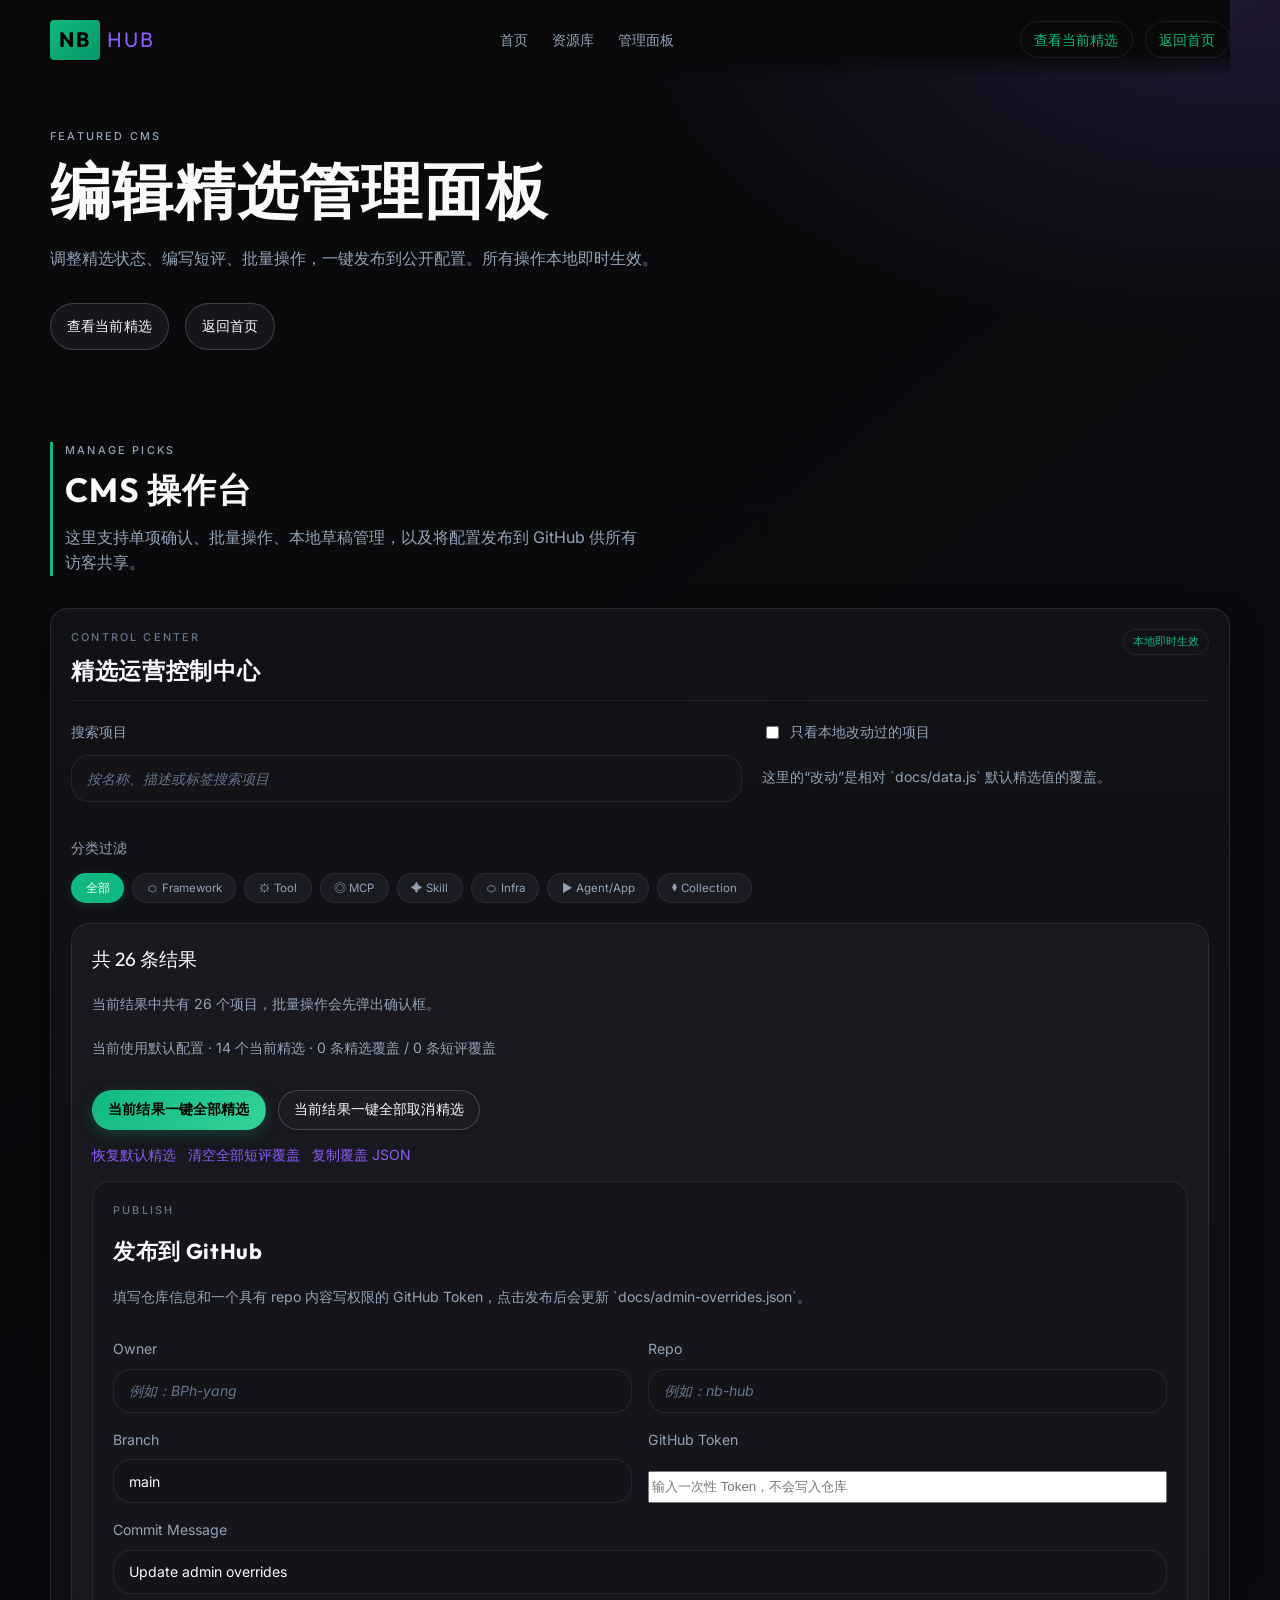
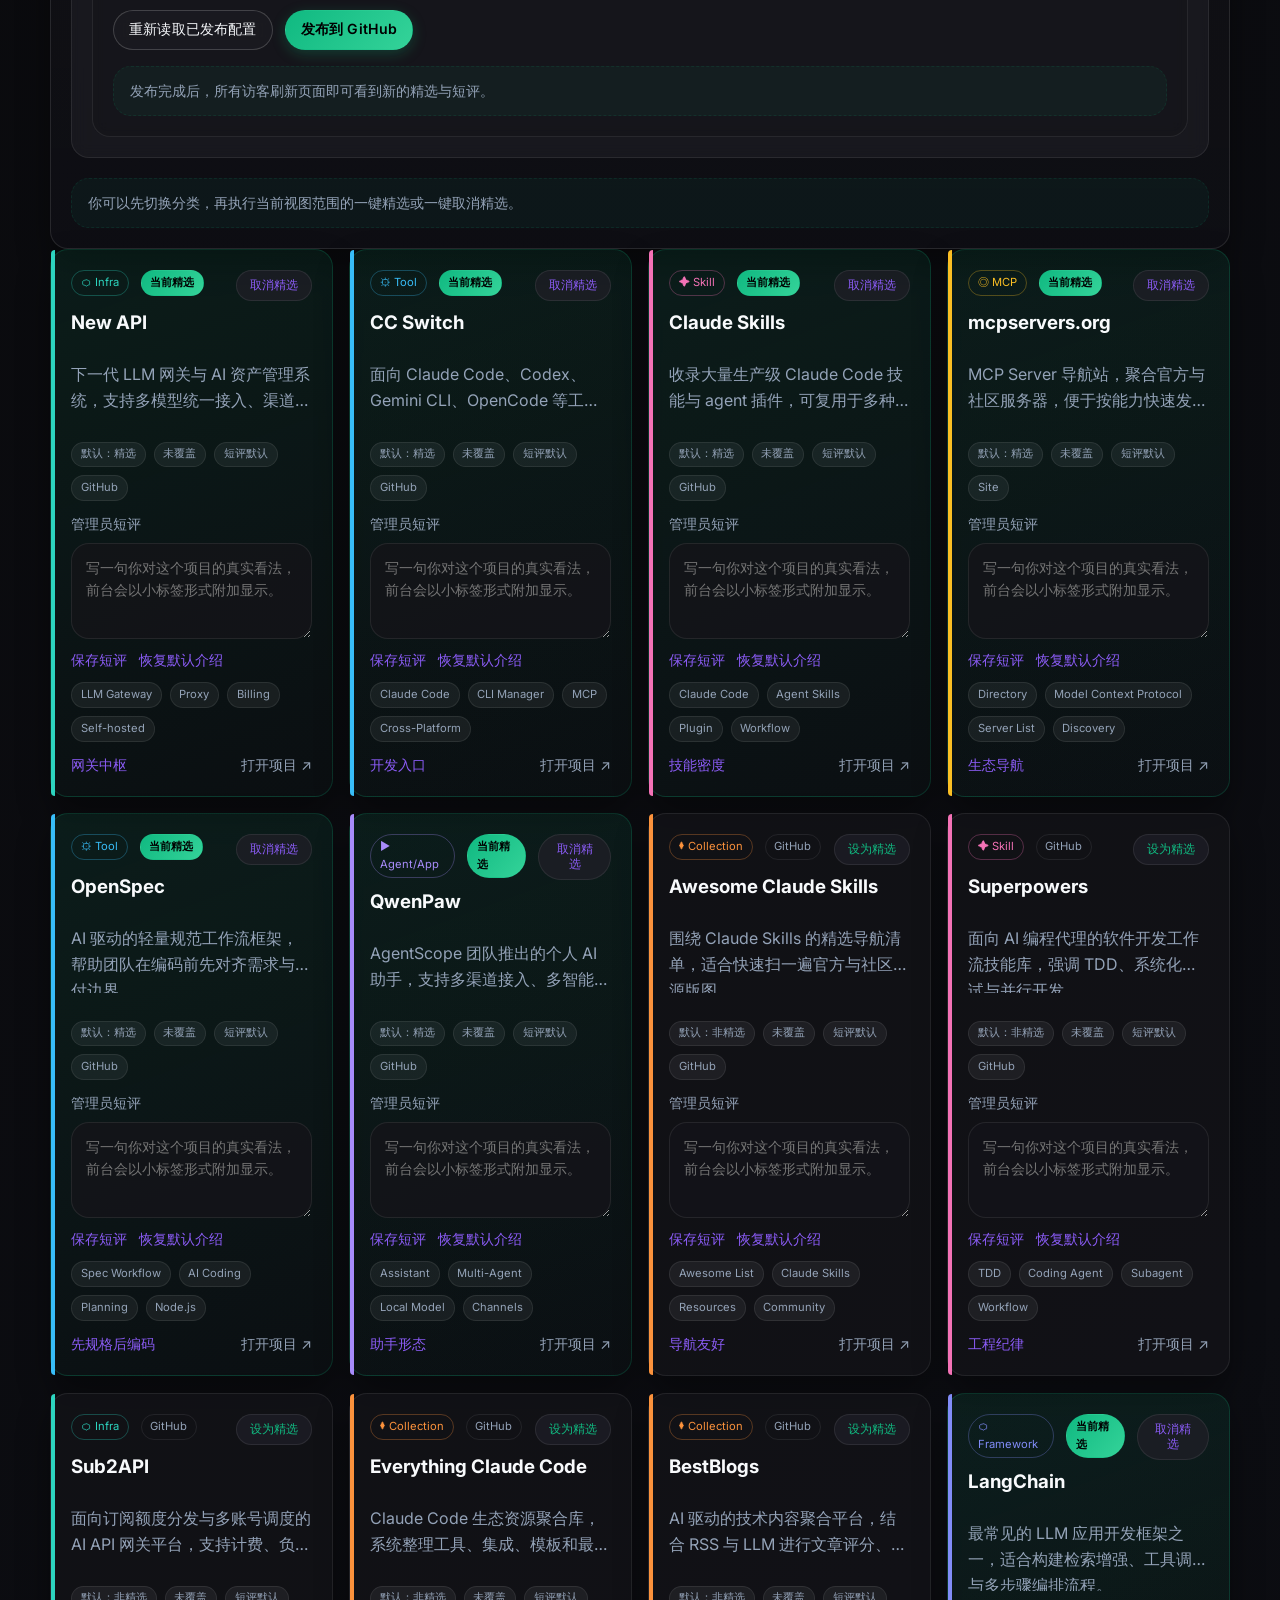
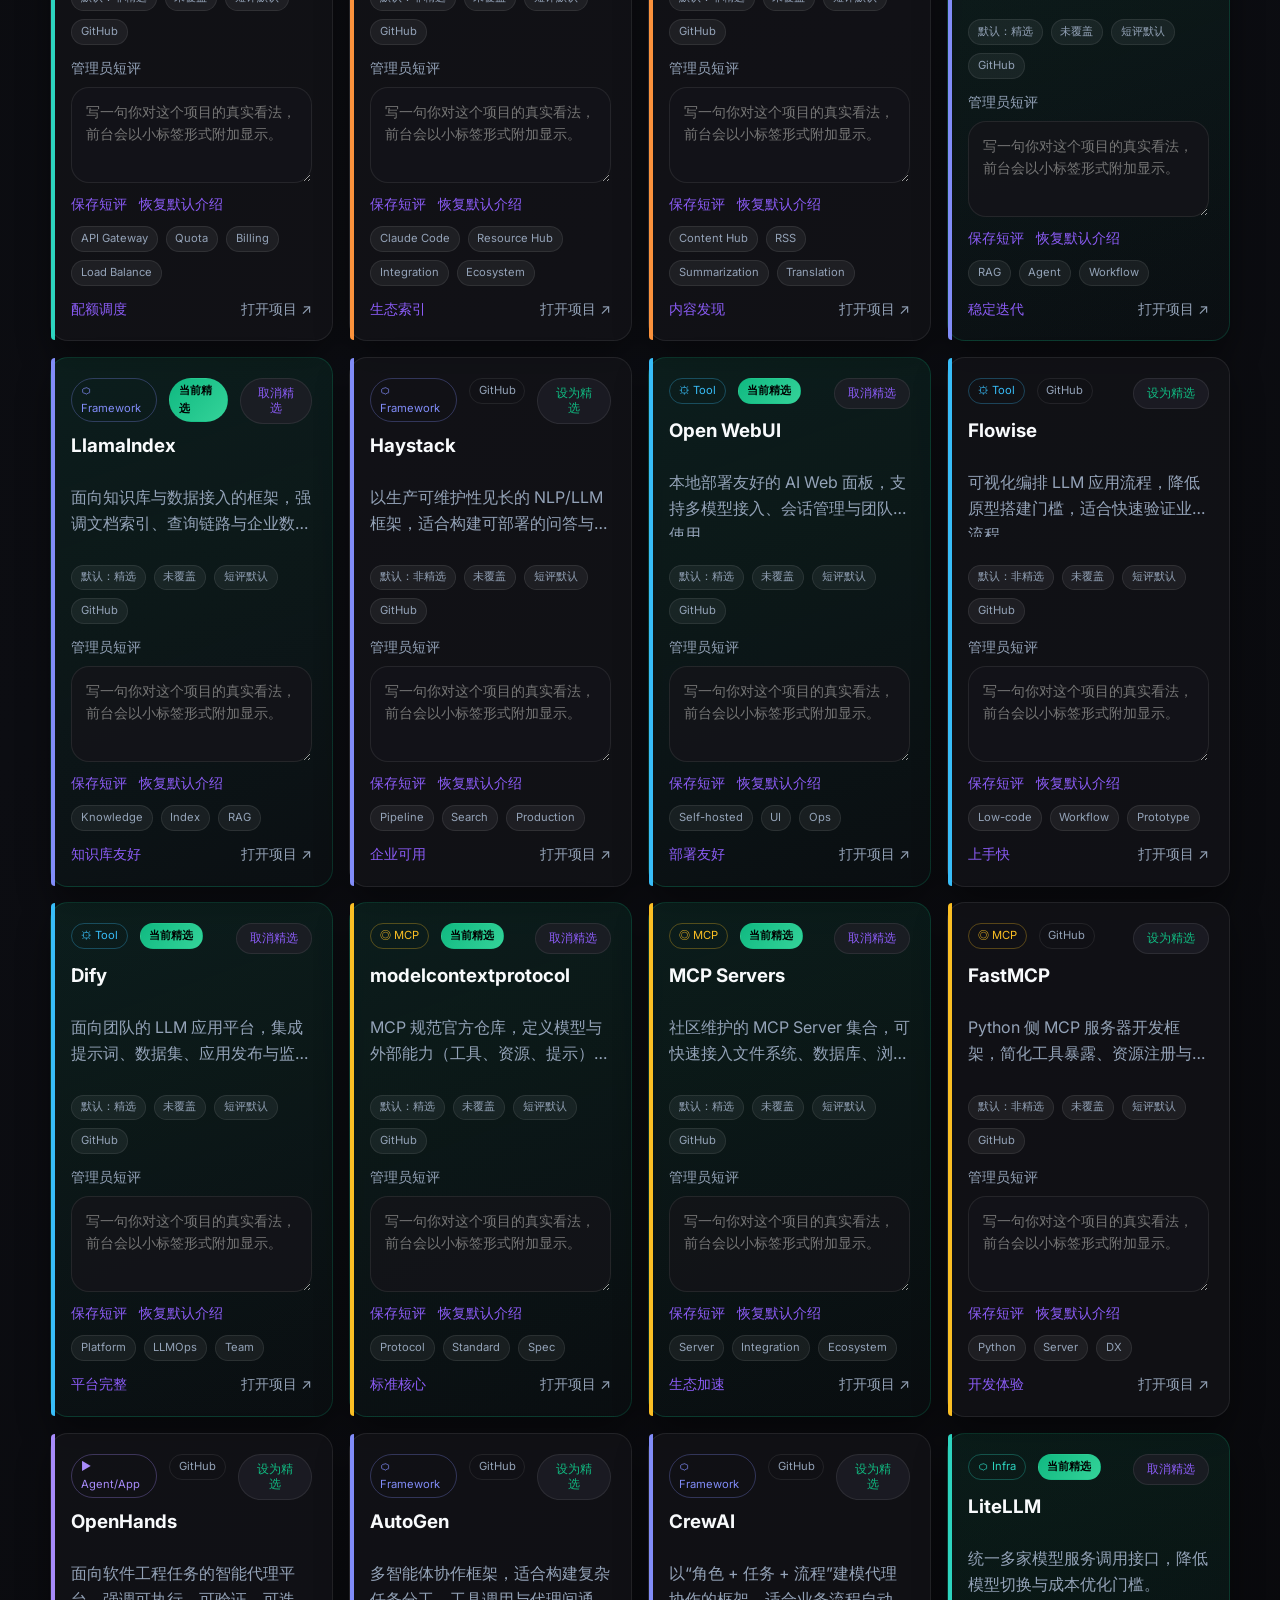
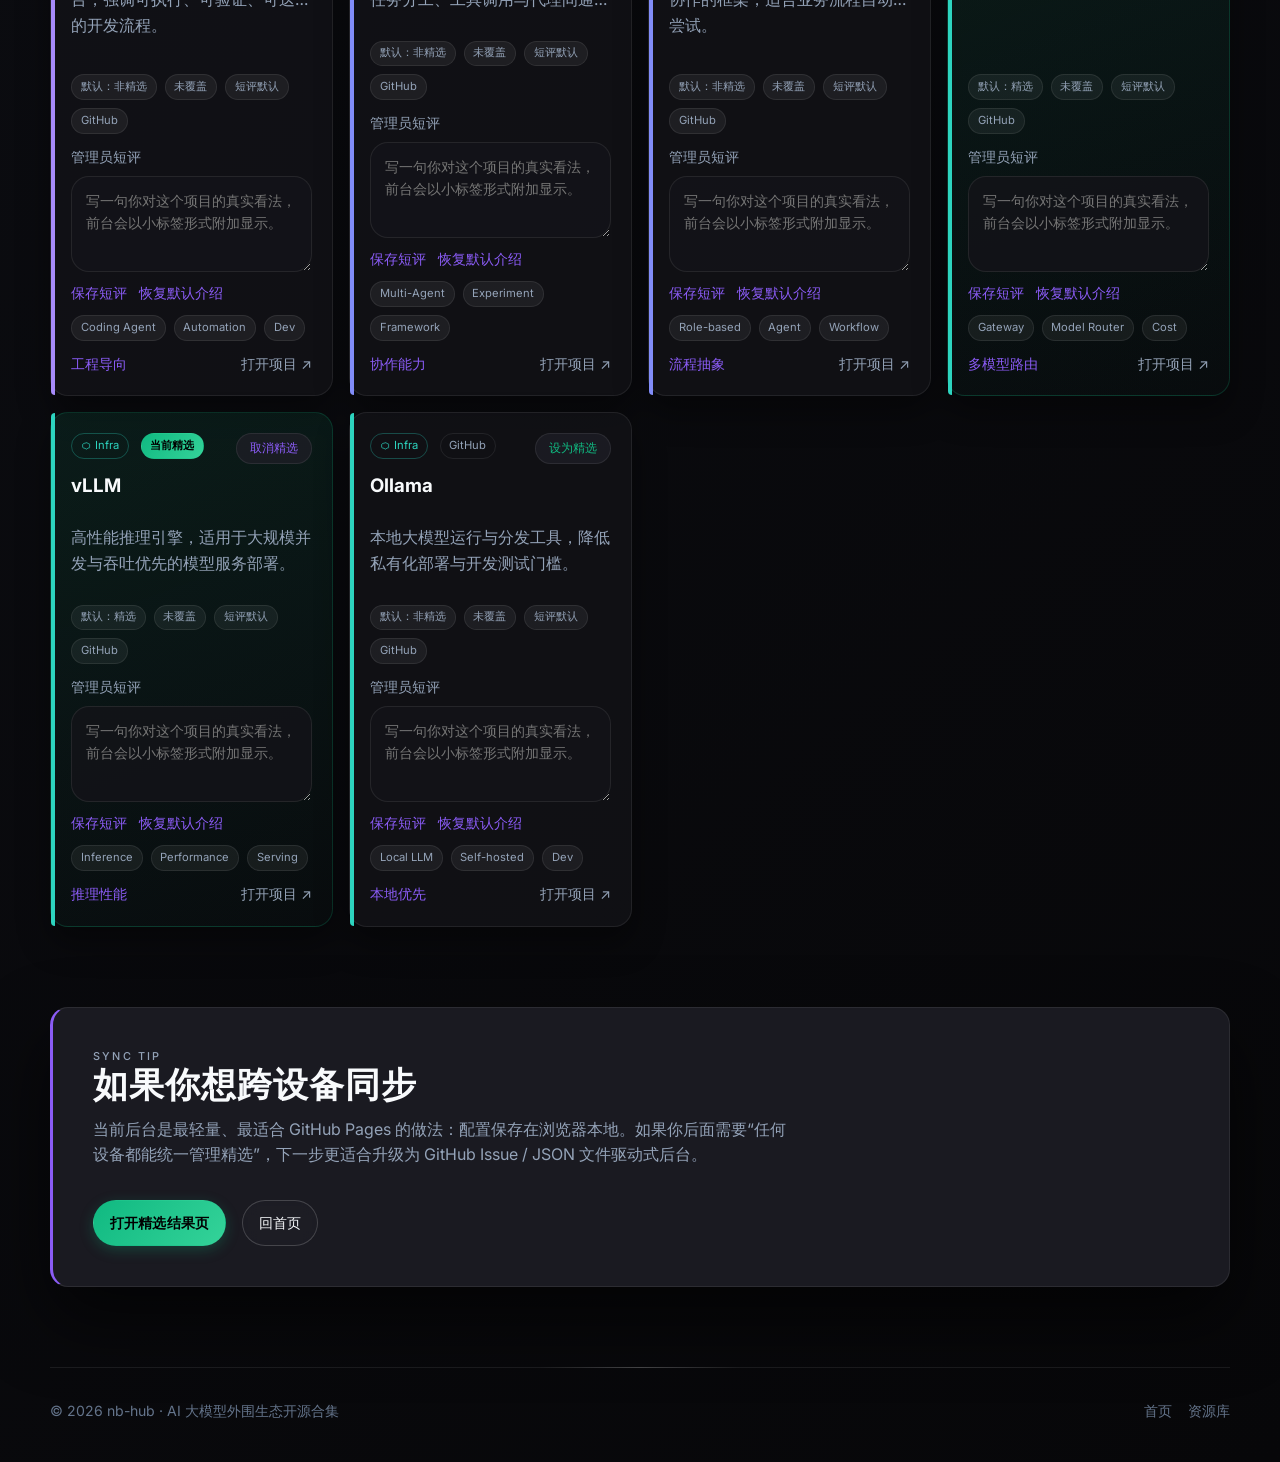
==== commit bd9665e5: "style: 切换深色主题并更新字体系统 - 整体配色从浅色(米色/暖色调)切换为深色(#09090b) - 添加 Google Fonts (Inter + Outfit) 字体 - 主色调更新为亮" ====
--- a/docs/admin.html
+++ b/docs/admin.html
@@ -7,8 +7,11 @@
     <meta name="description" content="nb-hub 精选项目管理页，可通过勾选方式调整首页与资源页中的编辑精选。" />
     <link
       rel="icon"
-      href="data:image/svg+xml,%3Csvg xmlns='http://www.w3.org/2000/svg' viewBox='0 0 64 64'%3E%3Crect width='64' height='64' rx='14' fill='%23090b10'/%3E%3Cpath d='M18 46V18h9l10 14V18h9v28h-9L27 32v14z' fill='%2374e2c0'/%3E%3C/svg%3E"
+      href="data:image/svg+xml,%3Csvg xmlns='http://www.w3.org/2000/svg' viewBox='0 0 64 64'%3E%3Crect width='64' height='64' rx='14' fill='%23090b10'/%3E%3Cpath d='M18 46V18h9l10 14V18h9v28h-9L27 32v14z' fill='%2310b981'/%3E%3C/svg%3E"
     />
+    <link rel="preconnect" href="https://fonts.googleapis.com" />
+    <link rel="preconnect" href="https://fonts.gstatic.com" crossorigin />
+    <link href="https://fonts.googleapis.com/css2?family=Inter:wght@400;500;600&family=Outfit:wght@400;600;700&display=swap" rel="stylesheet" />
     <link rel="stylesheet" href="./styles.css?v=20260415b" />
   </head>
   <body>
--- a/docs/styles.css
+++ b/docs/styles.css
@@ -1,58 +1,58 @@
 :root {
-  --font-display: "Bebas Neue", "Oswald", "Fjalla One", sans-serif;
-  --font-body: "Noto Serif SC", "Source Han Serif SC", "Songti SC", serif;
-  --font-ui: "IBM Plex Sans", "PingFang SC", "Microsoft YaHei", sans-serif;
-
-  --color-bg: #f7f4ec;
-  --color-bg-elevated: #fffaf0;
-  --color-bg-soft: #f2ebdc;
-  --color-surface: rgba(255, 252, 245, 0.92);
-  --color-surface-strong: rgba(255, 255, 255, 0.98);
-  --color-border: rgba(130, 104, 63, 0.18);
-  --color-border-strong: rgba(130, 104, 63, 0.34);
-
-  --color-text: #231a12;
-  --color-text-muted: #5f5142;
-  --color-text-dim: #8d7b67;
-
-  --color-primary: #2d8d6c;
-  --color-primary-strong: #1f7357;
-  --color-primary-soft: #e6f7f0;
-  --color-accent: #a56a1f;
+  --font-display: "Outfit", "Bebas Neue", "Oswald", "Fjalla One", sans-serif;
+  --font-body: "Inter", "Noto Serif SC", "Source Han Serif SC", "Songti SC", sans-serif;
+  --font-ui: "Inter", "IBM Plex Sans", "PingFang SC", "Microsoft YaHei", sans-serif;
+
+  --color-bg: #09090b;
+  --color-bg-elevated: #111116;
+  --color-bg-soft: #1a1a24;
+  --color-surface: rgba(20, 20, 25, 0.65);
+  --color-surface-strong: rgba(30, 30, 38, 0.85);
+  --color-border: rgba(255, 255, 255, 0.08);
+  --color-border-strong: rgba(255, 255, 255, 0.18);
+
+  --color-text: #f8fafc;
+  --color-text-muted: #94a3b8;
+  --color-text-dim: #64748b;
+
+  --color-primary: #10b981;
+  --color-primary-strong: #34d399;
+  --color-primary-soft: rgba(16, 185, 129, 0.12);
+  --color-accent: #8b5cf6;
 
   /* Category accent colors */
-  --cat-framework: #6366f1;
-  --cat-framework-bg: #eef2ff;
-  --cat-framework-border: #c7d2fe;
-  --cat-tool: #0ea5e9;
-  --cat-tool-bg: #e0f2fe;
-  --cat-tool-border: #bae6fd;
-  --cat-mcp: #f59e0b;
-  --cat-mcp-bg: #fef3c7;
-  --cat-mcp-border: #fde68a;
-  --cat-skill: #ec4899;
-  --cat-skill-bg: #fce7f3;
-  --cat-skill-border: #fbcfe8;
-  --cat-infra: #14b8a6;
-  --cat-infra-bg: #ccfbf1;
-  --cat-infra-border: #99f6e4;
-  --cat-agent: #8b5cf6;
-  --cat-agent-bg: #ede9fe;
-  --cat-agent-border: #ddd6fe;
-  --cat-collection: #f97316;
-  --cat-collection-bg: #fff7ed;
-  --cat-collection-border: #fed7aa;
+  --cat-framework: #818cf8;
+  --cat-framework-bg: rgba(129, 140, 248, 0.1);
+  --cat-framework-border: rgba(129, 140, 248, 0.3);
+  --cat-tool: #38bdf8;
+  --cat-tool-bg: rgba(56, 189, 248, 0.1);
+  --cat-tool-border: rgba(56, 189, 248, 0.3);
+  --cat-mcp: #fbbf24;
+  --cat-mcp-bg: rgba(251, 191, 36, 0.1);
+  --cat-mcp-border: rgba(251, 191, 36, 0.3);
+  --cat-skill: #f472b6;
+  --cat-skill-bg: rgba(244, 114, 182, 0.1);
+  --cat-skill-border: rgba(244, 114, 182, 0.3);
+  --cat-infra: #2dd4bf;
+  --cat-infra-bg: rgba(45, 212, 191, 0.1);
+  --cat-infra-border: rgba(45, 212, 191, 0.3);
+  --cat-agent: #a78bfa;
+  --cat-agent-bg: rgba(167, 139, 250, 0.1);
+  --cat-agent-border: rgba(167, 139, 250, 0.3);
+  --cat-collection: #fb923c;
+  --cat-collection-bg: rgba(251, 146, 60, 0.1);
+  --cat-collection-border: rgba(251, 146, 60, 0.3);
 
   --gradient-backdrop: radial-gradient(
       900px 460px at 8% -5%,
-      rgba(45, 141, 108, 0.13),
-      rgba(45, 141, 108, 0) 68%
+      rgba(16, 185, 129, 0.15),
+      rgba(16, 185, 129, 0) 68%
     ),
-    radial-gradient(860px 480px at 96% 0%, rgba(165, 106, 31, 0.14), rgba(165, 106, 31, 0) 70%),
-    linear-gradient(140deg, #faf6ee, #f4ecdd 54%, #f8f3e9);
-
-  --shadow-1: 0 16px 32px rgba(123, 95, 57, 0.1);
-  --shadow-2: 0 32px 70px rgba(123, 95, 57, 0.16);
+    radial-gradient(860px 480px at 96% 0%, rgba(139, 92, 246, 0.15), rgba(139, 92, 246, 0) 70%),
+    linear-gradient(140deg, #09090b, #0c0d12 54%, #070709);
+
+  --shadow-1: 0 16px 32px rgba(0, 0, 0, 0.4);
+  --shadow-2: 0 32px 70px rgba(0, 0, 0, 0.6);
 
   --radius-sm: 10px;
   --radius-md: 18px;
@@ -105,8 +105,8 @@
   position: fixed;
   inset: 0;
   pointer-events: none;
-  opacity: 0.1;
-  background-image: radial-gradient(rgba(79, 61, 39, 0.06) 0.5px, transparent 0.5px);
+  opacity: 0.15;
+  background-image: radial-gradient(rgba(255, 255, 255, 0.08) 1px, transparent 1px);
   background-size: 4px 4px;
   z-index: -1;
 }
@@ -164,8 +164,8 @@
 }
 
 .brand-mark {
-  background: linear-gradient(140deg, var(--color-primary), #94dcc1);
-  color: #fdf9f2;
+  background: linear-gradient(140deg, var(--color-primary), #059669);
+  color: #000;
   font-weight: 700;
   padding: 0.22rem 0.58rem;
   border-radius: 6px;
@@ -177,8 +177,8 @@
 }
 
 .brand-mark {
-  background: linear-gradient(140deg, var(--color-primary), #94dcc1);
-  color: #fdf9f2;
+  background: linear-gradient(140deg, var(--color-primary), #059669);
+  color: #000;
   font-weight: 700;
   padding: 0.2rem 0.55rem;
   border-radius: 0.25rem;
@@ -328,8 +328,10 @@
 }
 
 .btn-primary {
-  color: #fffdf9;
-  background: linear-gradient(130deg, var(--color-primary), #61b393);
+  color: #000;
+  background: linear-gradient(130deg, var(--color-primary), #34d399);
+  font-weight: 600;
+  box-shadow: 0 4px 14px rgba(16, 185, 129, 0.25);
 }
 
 .btn-primary:hover,
@@ -339,8 +341,9 @@
 
 .btn-ghost {
   color: var(--color-text);
-  border-color: var(--color-border);
-  background: rgba(255, 251, 243, 0.82);
+  border-color: var(--color-border-strong);
+  background: rgba(30, 30, 38, 0.6);
+  backdrop-filter: blur(8px);
 }
 
 .btn-ghost:hover,
@@ -367,7 +370,8 @@
   border: 1px solid var(--color-border);
   border-radius: var(--radius-md);
   background: var(--color-surface);
-  backdrop-filter: blur(3px);
+  backdrop-filter: blur(16px);
+  -webkit-backdrop-filter: blur(16px);
   box-shadow: var(--shadow-1);
 }
 
@@ -461,10 +465,10 @@
 .feature-card:focus-visible,
 .resource-card:hover,
 .resource-card:focus-visible {
-  transform: translateY(-6px);
+  transform: translateY(-6px) scale(1.01);
   border-color: var(--color-border-strong);
   background: var(--color-surface-strong);
-  box-shadow: var(--shadow-2);
+  box-shadow: 0 0 20px rgba(255, 255, 255, 0.05), var(--shadow-2);
 }
 
 /* Shimmer effect on hover */
@@ -524,7 +528,7 @@
 
 .tag {
   color: var(--color-text-muted);
-  background: rgba(255, 255, 255, 0.5);
+  background: rgba(255, 255, 255, 0.06);
 }
 
 .pill {
@@ -603,9 +607,10 @@
 
 .pill.is-featured,
 .meta-chip.is-bright {
-  color: #fffdf9;
+  color: #000;
+  font-weight: 600;
   border-color: transparent;
-  background: linear-gradient(130deg, var(--color-primary), #58aa8a);
+  background: linear-gradient(130deg, var(--color-primary), #34d399);
 }
 
 .meta-chip {
@@ -657,8 +662,8 @@
 }
 
 .admin-shell {
-  background: linear-gradient(180deg, rgba(255, 252, 246, 0.96), rgba(244, 236, 223, 0.92));
-  border-color: rgba(130, 104, 63, 0.2);
+  background: linear-gradient(180deg, rgba(20, 20, 25, 0.8), rgba(15, 15, 20, 0.92));
+  border-color: rgba(255, 255, 255, 0.1);
 }
 
 .admin-panel-head {
@@ -706,7 +711,7 @@
   width: 100%;
   border: 1px solid var(--color-border);
   border-radius: var(--radius-md);
-  background: rgba(255, 255, 255, 0.96);
+  background: rgba(20, 20, 25, 0.8);
   color: var(--color-text);
   padding: 0.78rem 0.95rem;
   font-family: var(--font-ui);
@@ -736,7 +741,7 @@
 .chip {
   border: 1px solid var(--color-border);
   border-radius: var(--radius-pill);
-  background: rgba(255, 250, 244, 0.92);
+  background: rgba(30, 30, 38, 0.8);
   color: var(--color-text-muted);
   font-family: var(--font-ui);
   font-size: var(--text-xs);
@@ -808,7 +813,8 @@
   padding: var(--space-5);
   border: 1px solid var(--color-border);
   border-radius: var(--radius-md);
-  background: rgba(255, 249, 239, 0.92);
+  background: rgba(30, 30, 38, 0.6);
+  backdrop-filter: blur(8px);
 }
 
 .publish-panel {
@@ -817,7 +823,8 @@
   padding: var(--space-5);
   border: 1px solid var(--color-border);
   border-radius: var(--radius-md);
-  background: rgba(255, 252, 246, 0.9);
+  background: rgba(20, 20, 25, 0.7);
+  backdrop-filter: blur(8px);
 }
 
 .publish-panel-copy {
@@ -844,9 +851,9 @@
 .publish-feedback {
   margin: 0;
   padding: 0.8rem 1rem;
-  border: 1px dashed var(--color-border);
+  border: 1px dashed var(--color-primary-soft);
   border-radius: var(--radius-md);
-  background: rgba(255, 248, 236, 0.72);
+  background: rgba(16, 185, 129, 0.05);
 }
 
 .admin-toolbar-copy {
@@ -890,7 +897,8 @@
 }
 
 .admin-card.is-featured-card {
-  background: linear-gradient(160deg, rgba(236, 251, 244, 0.96), rgba(248, 244, 235, 0.98));
+  background: linear-gradient(160deg, rgba(16, 185, 129, 0.1), rgba(16, 185, 129, 0.02));
+  border-color: rgba(16, 185, 129, 0.2);
 }
 
 .admin-card-top {
@@ -923,7 +931,7 @@
   resize: vertical;
   border: 1px solid var(--color-border);
   border-radius: var(--radius-md);
-  background: rgba(255, 255, 255, 0.96);
+  background: rgba(20, 20, 25, 0.8);
   color: var(--color-text);
   padding: 0.8rem 0.9rem;
   font-family: var(--font-ui);
@@ -945,7 +953,7 @@
 .admin-toggle-btn {
   border: 1px solid var(--color-border);
   border-radius: var(--radius-pill);
-  background: rgba(255, 251, 244, 0.96);
+  background: rgba(30, 30, 38, 0.8);
   color: var(--color-primary);
   font-family: var(--font-ui);
   font-size: var(--text-xs);
@@ -967,9 +975,9 @@
 .admin-feedback {
   margin: 0;
   padding: 0.8rem 1rem;
-  border: 1px dashed var(--color-border);
+  border: 1px dashed var(--color-primary-soft);
   border-radius: var(--radius-md);
-  background: rgba(255, 248, 236, 0.86);
+  background: rgba(16, 185, 129, 0.05);
 }
 
 .admin-dialog {
@@ -980,7 +988,7 @@
 }
 
 .admin-dialog::backdrop {
-  background: rgba(69, 52, 31, 0.24);
+  background: rgba(0, 0, 0, 0.6);
   backdrop-filter: blur(6px);
 }
 
@@ -989,7 +997,9 @@
   padding: var(--space-7);
   border: 1px solid var(--color-border-strong);
   border-radius: var(--radius-lg);
-  background: linear-gradient(160deg, rgba(255, 252, 245, 0.99), rgba(245, 236, 221, 0.98));
+  background: var(--color-surface-strong);
+  backdrop-filter: blur(16px);
+  -webkit-backdrop-filter: blur(16px);
   box-shadow: var(--shadow-2);
 }
 
@@ -1032,10 +1042,10 @@
   width: fit-content;
   padding: 0.32rem 0.68rem;
   border-radius: 999px;
-  border: 1px solid rgba(181, 123, 21, 0.28);
-  background: linear-gradient(135deg, #fff3c8, #f3c45c 56%, #d89b1d);
-  color: #6b4208;
-  box-shadow: 0 6px 14px rgba(190, 139, 38, 0.18);
+  border: 1px solid rgba(251, 191, 36, 0.3);
+  background: linear-gradient(135deg, rgba(251, 191, 36, 0.15), rgba(251, 191, 36, 0.05));
+  color: #fcd34d;
+  box-shadow: 0 4px 12px rgba(251, 191, 36, 0.1);
   font-family: var(--font-ui);
   font-size: 0.76rem;
   font-weight: 700;
@@ -1056,8 +1066,10 @@
 
 .submit-cta {
   padding: var(--space-8) var(--space-8);
-  background: linear-gradient(145deg, rgba(255, 253, 248, 0.98), rgba(241, 232, 216, 0.96));
+  background: var(--color-surface-strong);
+  backdrop-filter: blur(16px);
   box-shadow: var(--shadow-2);
+  border: 1px solid var(--color-border);
   border-left: 3px solid var(--color-accent);
 }
 
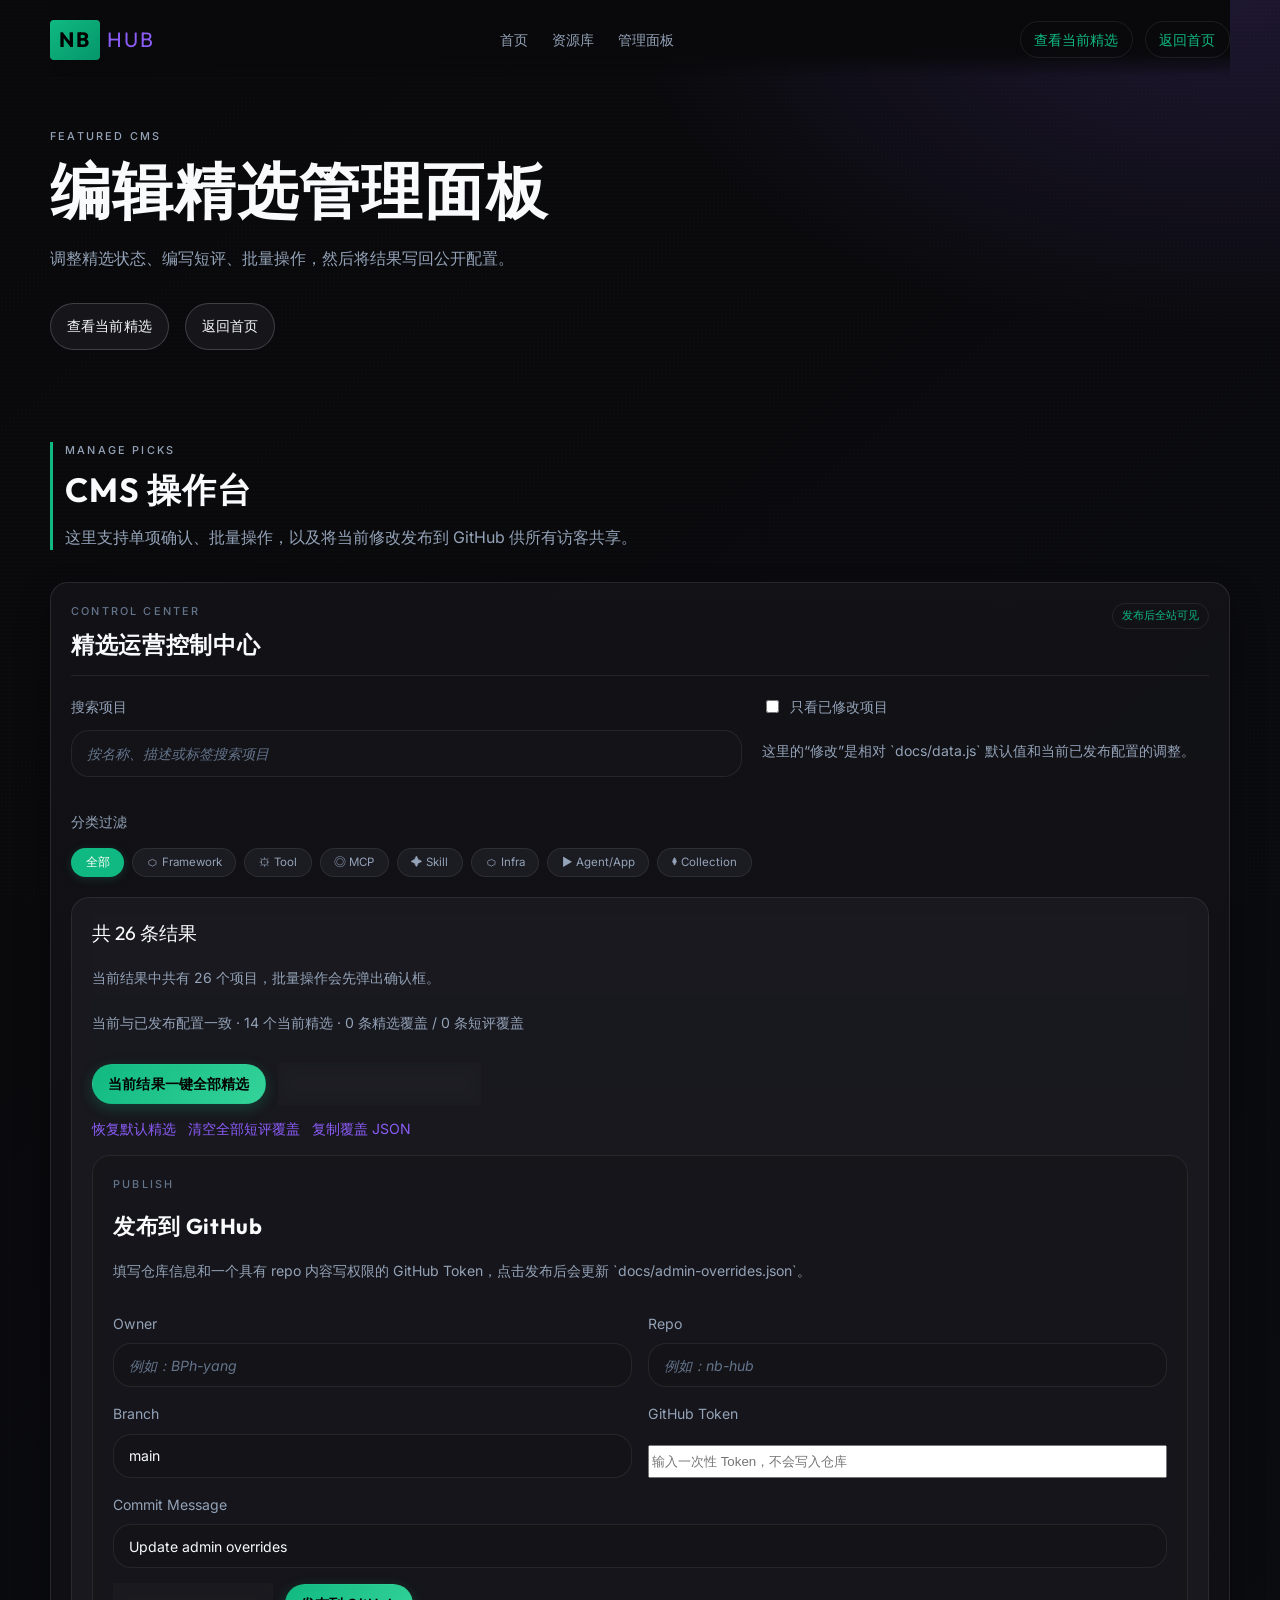
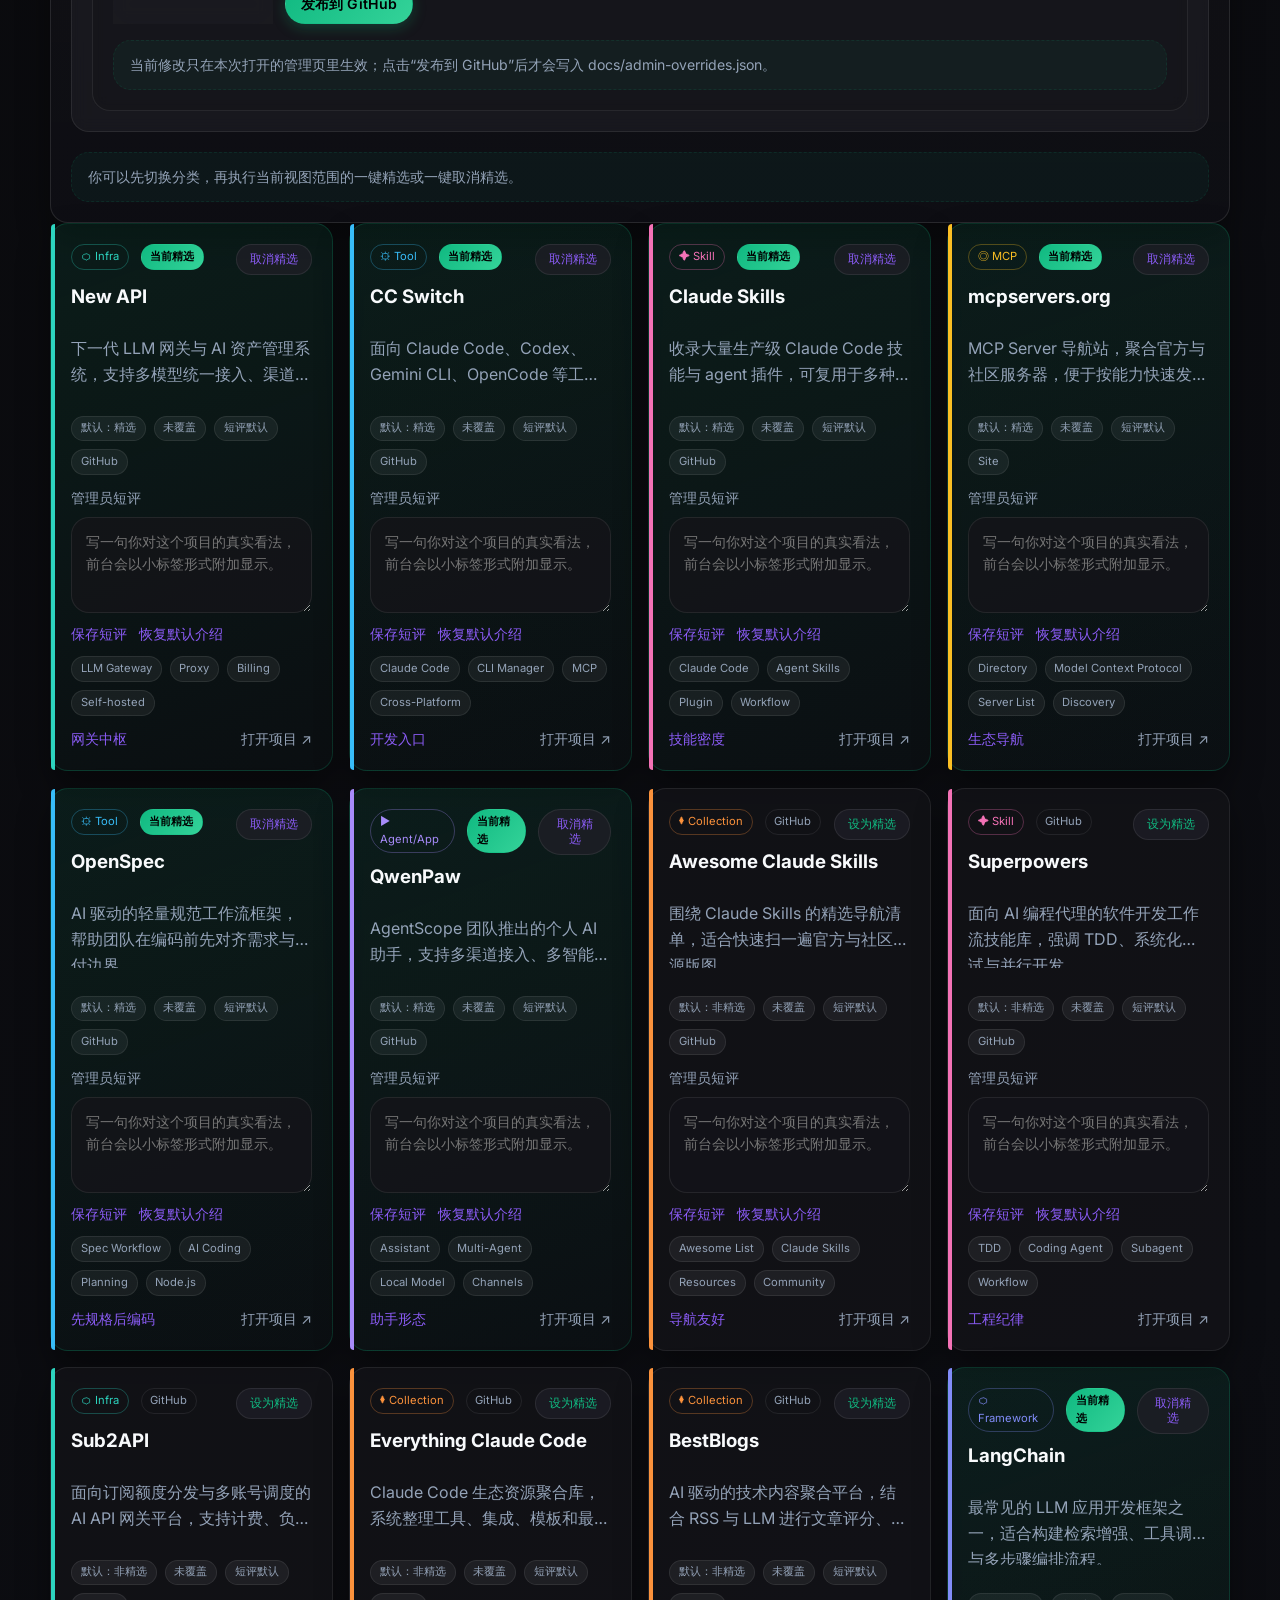
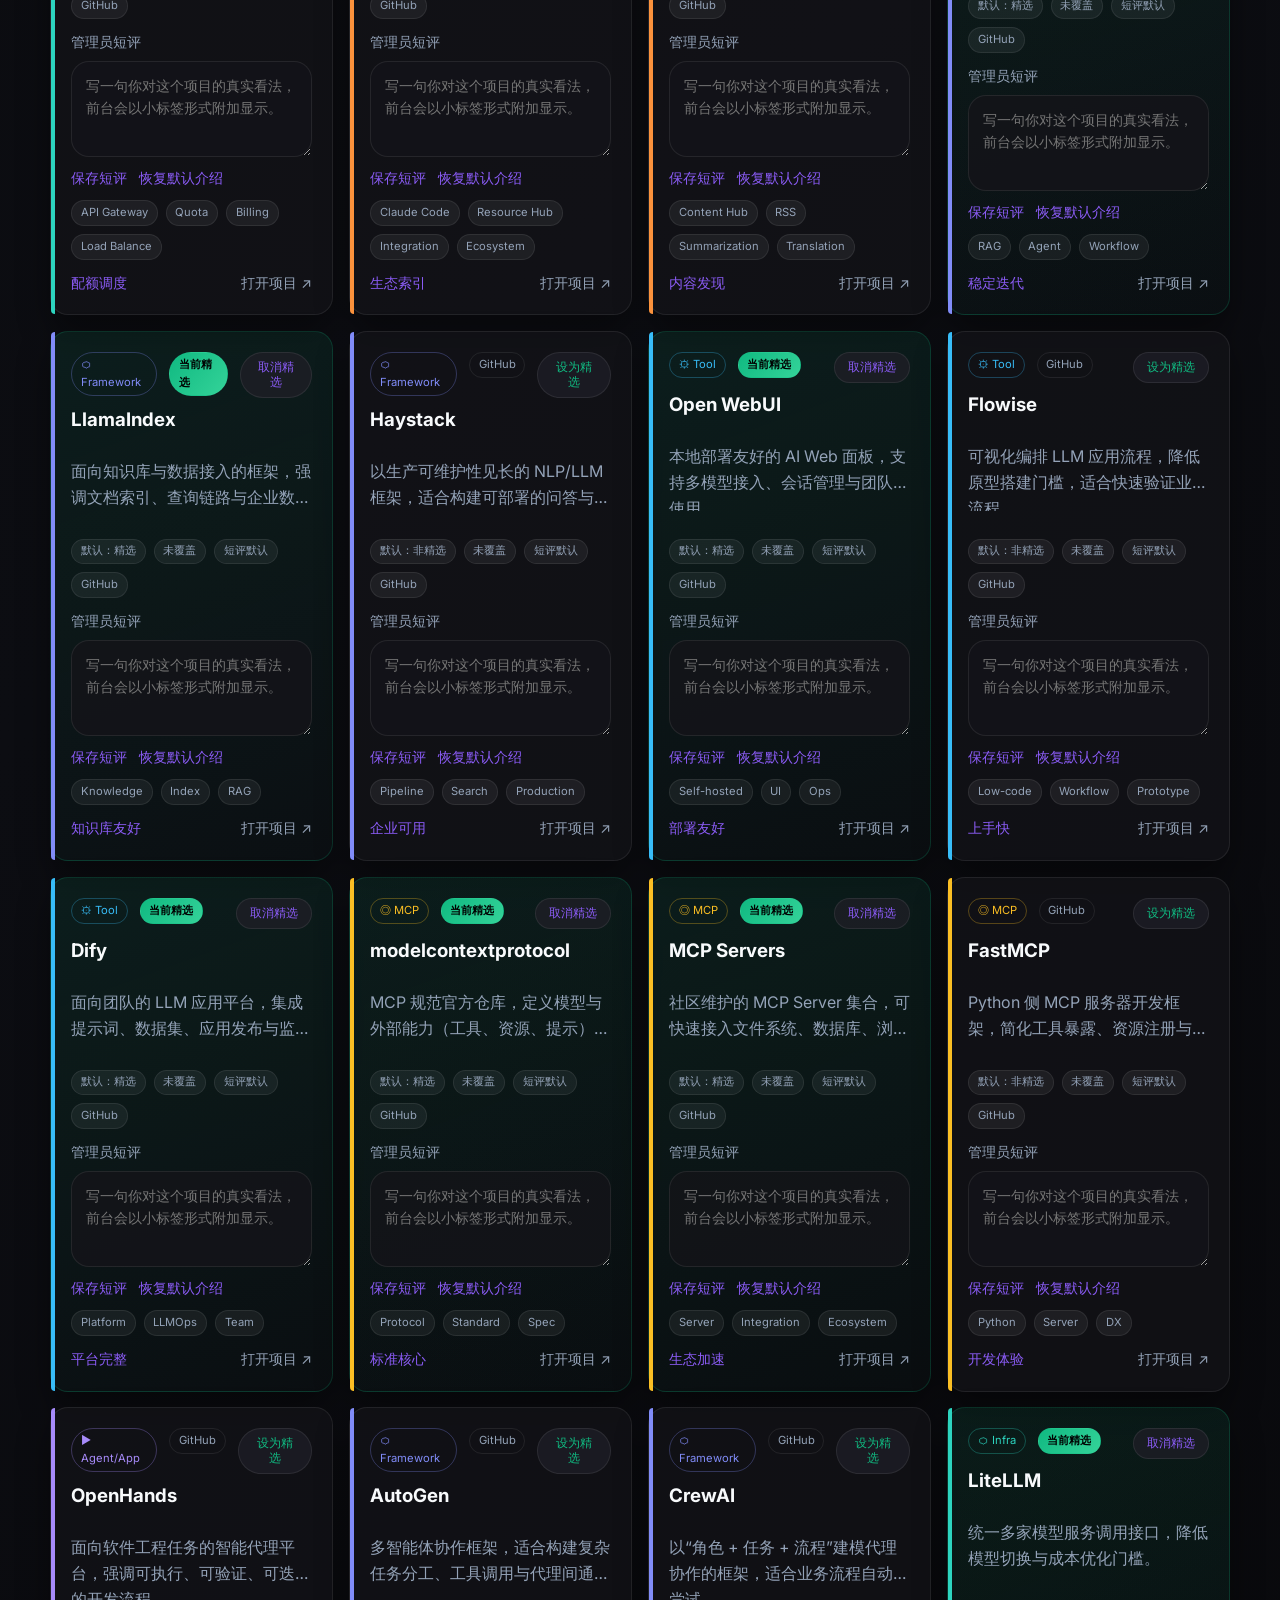
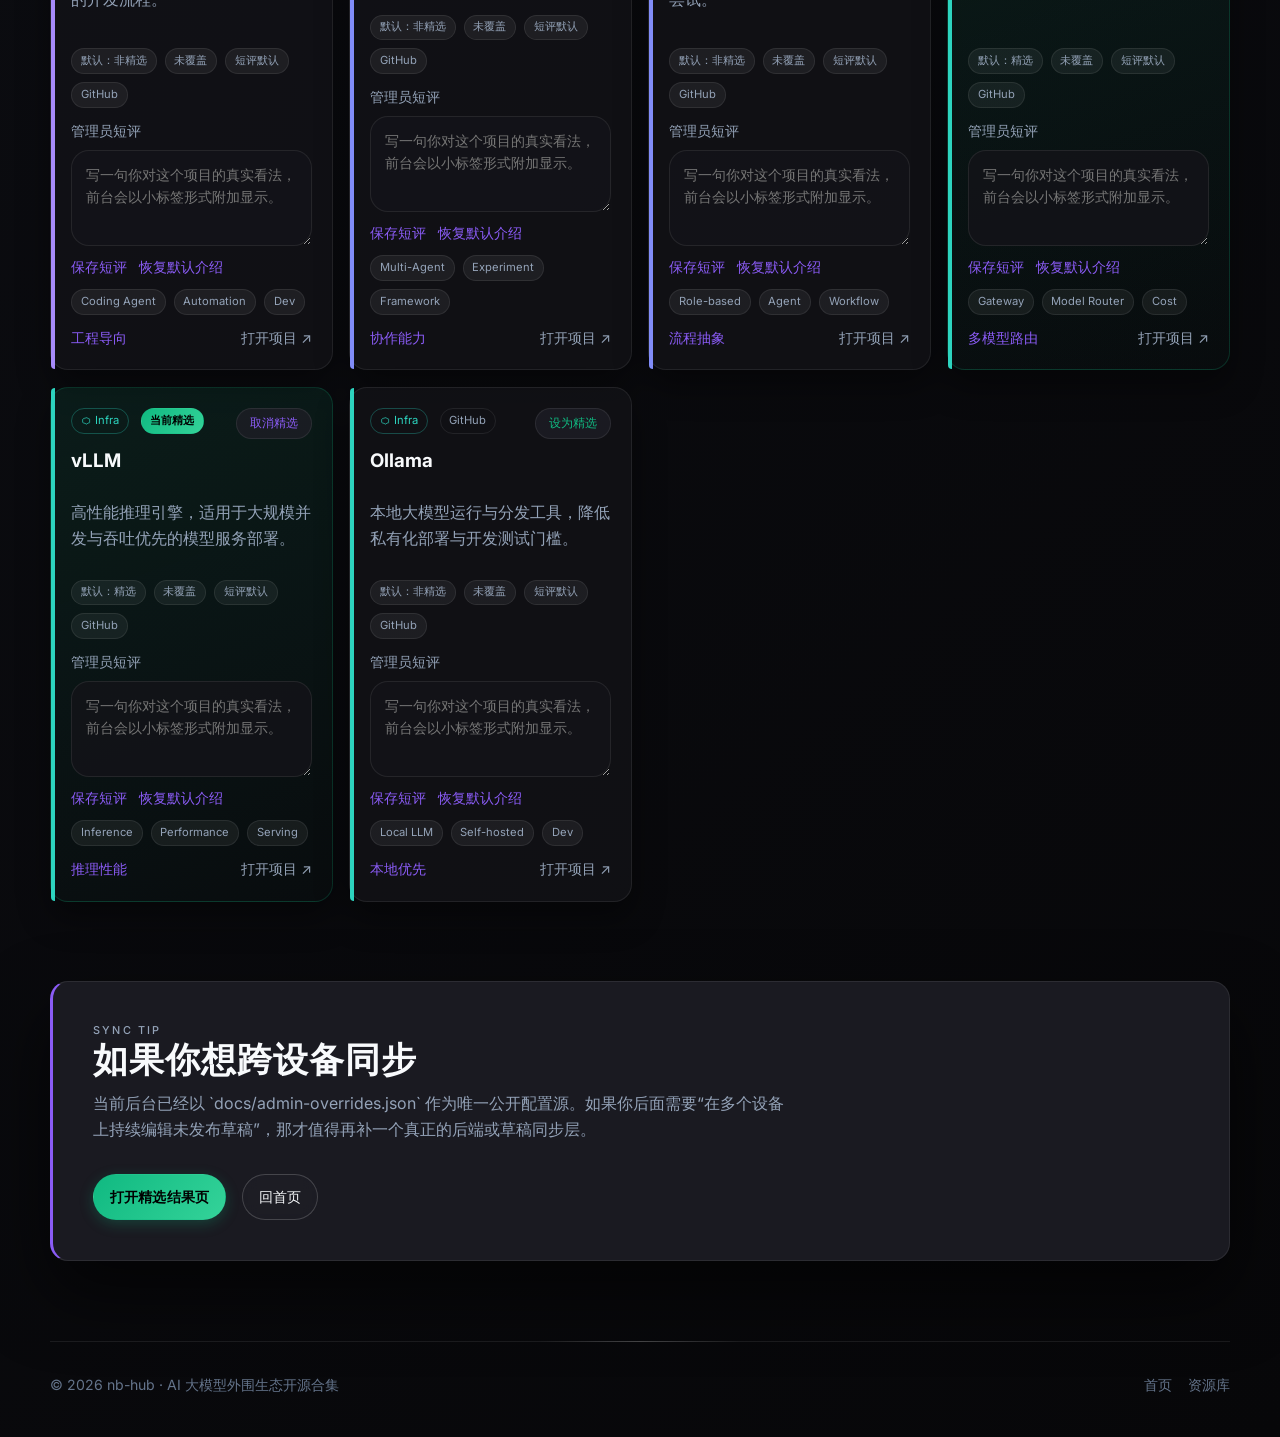
==== commit 0252a4cd: "更新后台发布提示文案 将管理页里的状态提示统一到“未发布修改 / 已发布配置”语义，减少本地即时生效的误导。补充重复发布与重新加载公开配置的反馈，让后台操作更符合当前的 overrides 发布模型。" ====
--- a/docs/admin.html
+++ b/docs/admin.html
@@ -41,7 +41,7 @@
           <p class="eyebrow">Featured CMS</p>
           <h1>编辑精选管理面板</h1>
           <p class="lead">
-            调整精选状态、编写短评、批量操作，一键发布到公开配置。所有操作本地即时生效。
+            调整精选状态、编写短评、批量操作，然后将结果写回公开配置。
           </p>
           <div class="hero-actions">
             <a class="btn btn-ghost" href="./explore.html?featured=true">查看当前精选</a>
@@ -55,7 +55,7 @@
         <div class="section-head compact-head">
           <p class="section-kicker">Manage Picks</p>
           <h2>CMS 操作台</h2>
-          <p>这里支持单项确认、批量操作、本地草稿管理，以及将配置发布到 GitHub 供所有访客共享。</p>
+          <p>这里支持单项确认、批量操作，以及将当前修改发布到 GitHub 供所有访客共享。</p>
         </div>
 
         <div class="controls-panel admin-shell">
@@ -64,7 +64,7 @@
               <p class="section-kicker">Control Center</p>
               <h3>精选运营控制中心</h3>
             </div>
-            <span class="meta-chip">本地即时生效</span>
+            <span class="meta-chip">发布后全站可见</span>
           </div>
 
           <div class="controls-grid admin-controls-grid">
@@ -76,9 +76,9 @@
             <div class="toggle-group">
               <label class="toggle-control" for="admin-show-overrides">
                 <input id="admin-show-overrides" type="checkbox" />
-                <span>只看本地改动过的项目</span>
+                <span>只看已修改项目</span>
               </label>
-              <p class="helper-copy">这里的“改动”是相对 `docs/data.js` 默认精选值的覆盖。</p>
+              <p class="helper-copy">这里的“修改”是相对 `docs/data.js` 默认值和当前已发布配置的调整。</p>
             </div>
           </div>
 
@@ -140,7 +140,7 @@
                 <button type="button" class="btn btn-primary btn-small" id="publish-overrides">发布到 GitHub</button>
               </div>
 
-              <p class="helper-copy publish-feedback" id="publish-feedback">发布完成后，所有访客刷新页面即可看到新的精选与短评。</p>
+              <p class="helper-copy publish-feedback" id="publish-feedback">当前修改只存在于本次管理会话中；发布完成后，所有访客刷新页面即可看到新的精选与短评。</p>
             </div>
           </div>
 
@@ -155,7 +155,7 @@
           <p class="section-kicker">Sync Tip</p>
           <h2>如果你想跨设备同步</h2>
           <p>
-            当前后台是最轻量、最适合 GitHub Pages 的做法：配置保存在浏览器本地。如果你后面需要“任何设备都能统一管理精选”，下一步更适合升级为 GitHub Issue / JSON 文件驱动式后台。
+            当前后台已经以 `docs/admin-overrides.json` 作为唯一公开配置源。如果你后面需要“在多个设备上持续编辑未发布草稿”，那才值得再补一个真正的后端或草稿同步层。
           </p>
           <div class="hero-actions">
             <a class="btn btn-primary" href="./explore.html?featured=true">打开精选结果页</a>
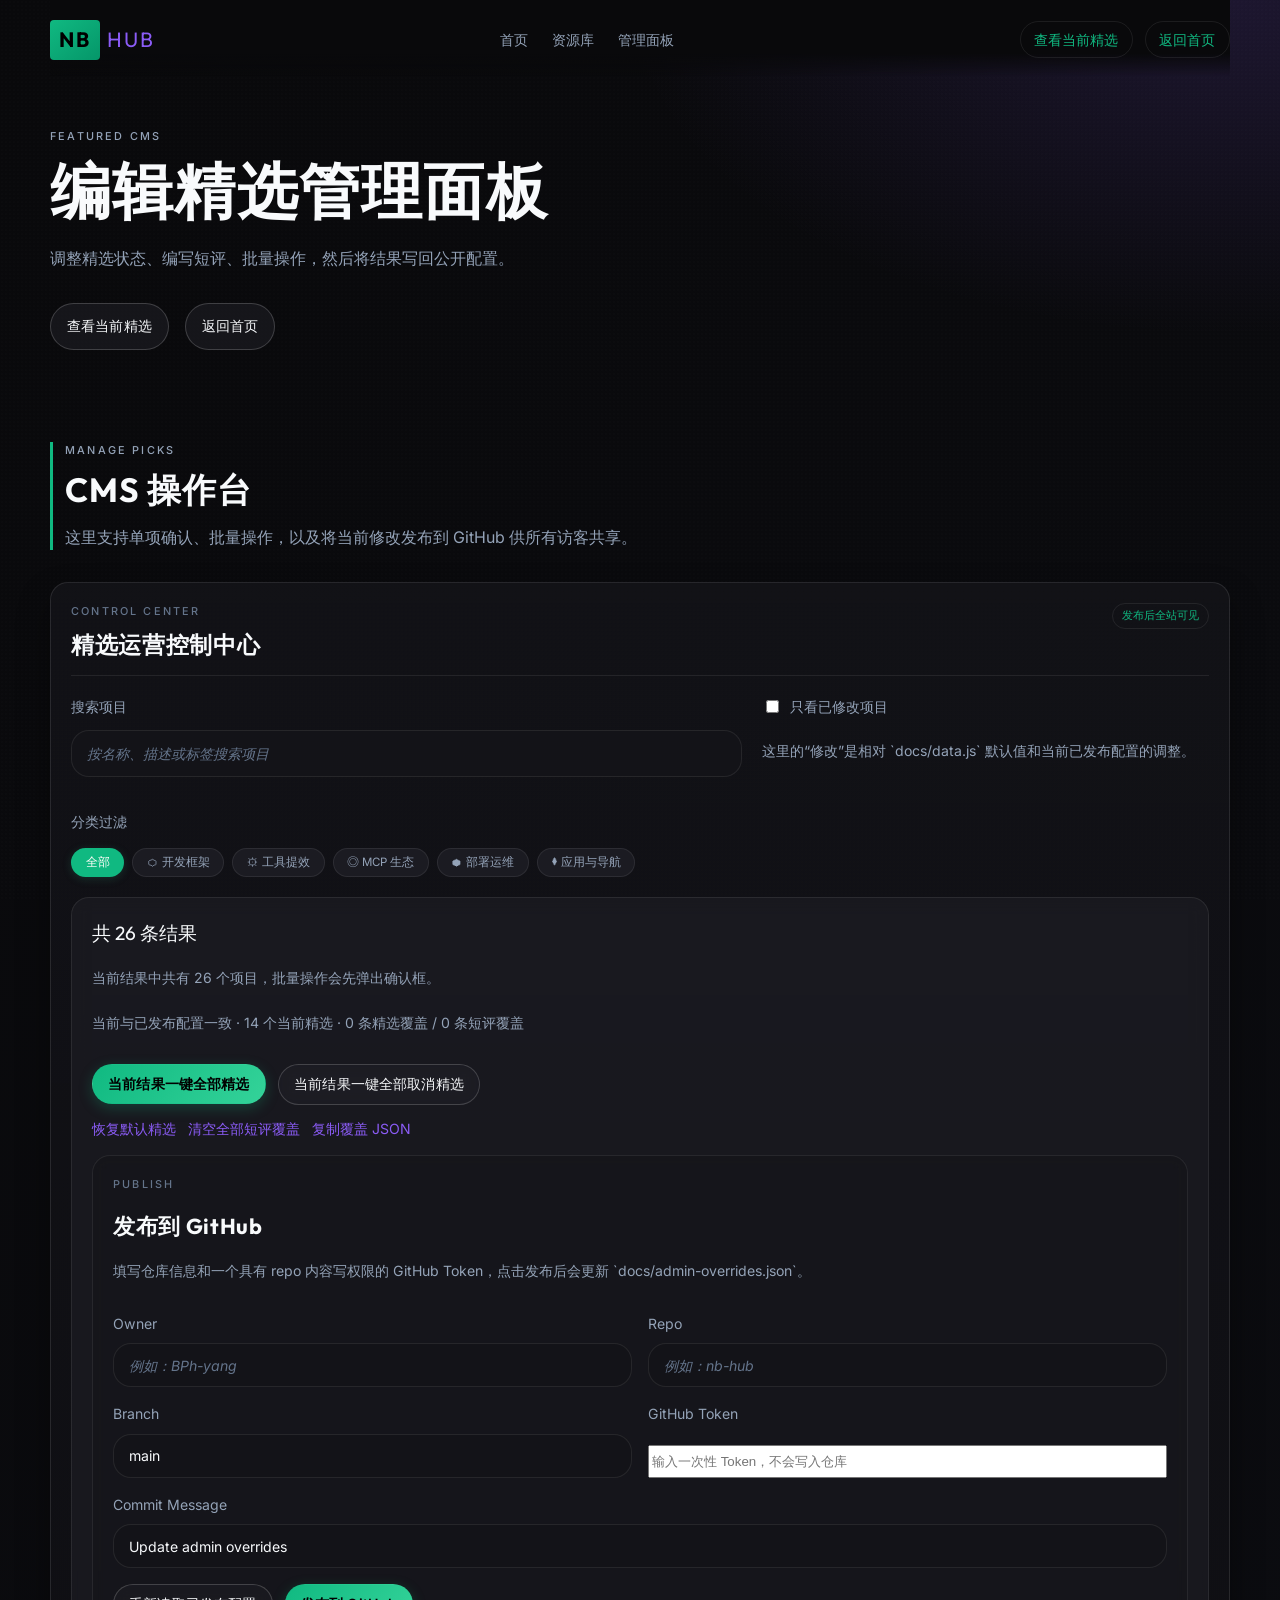
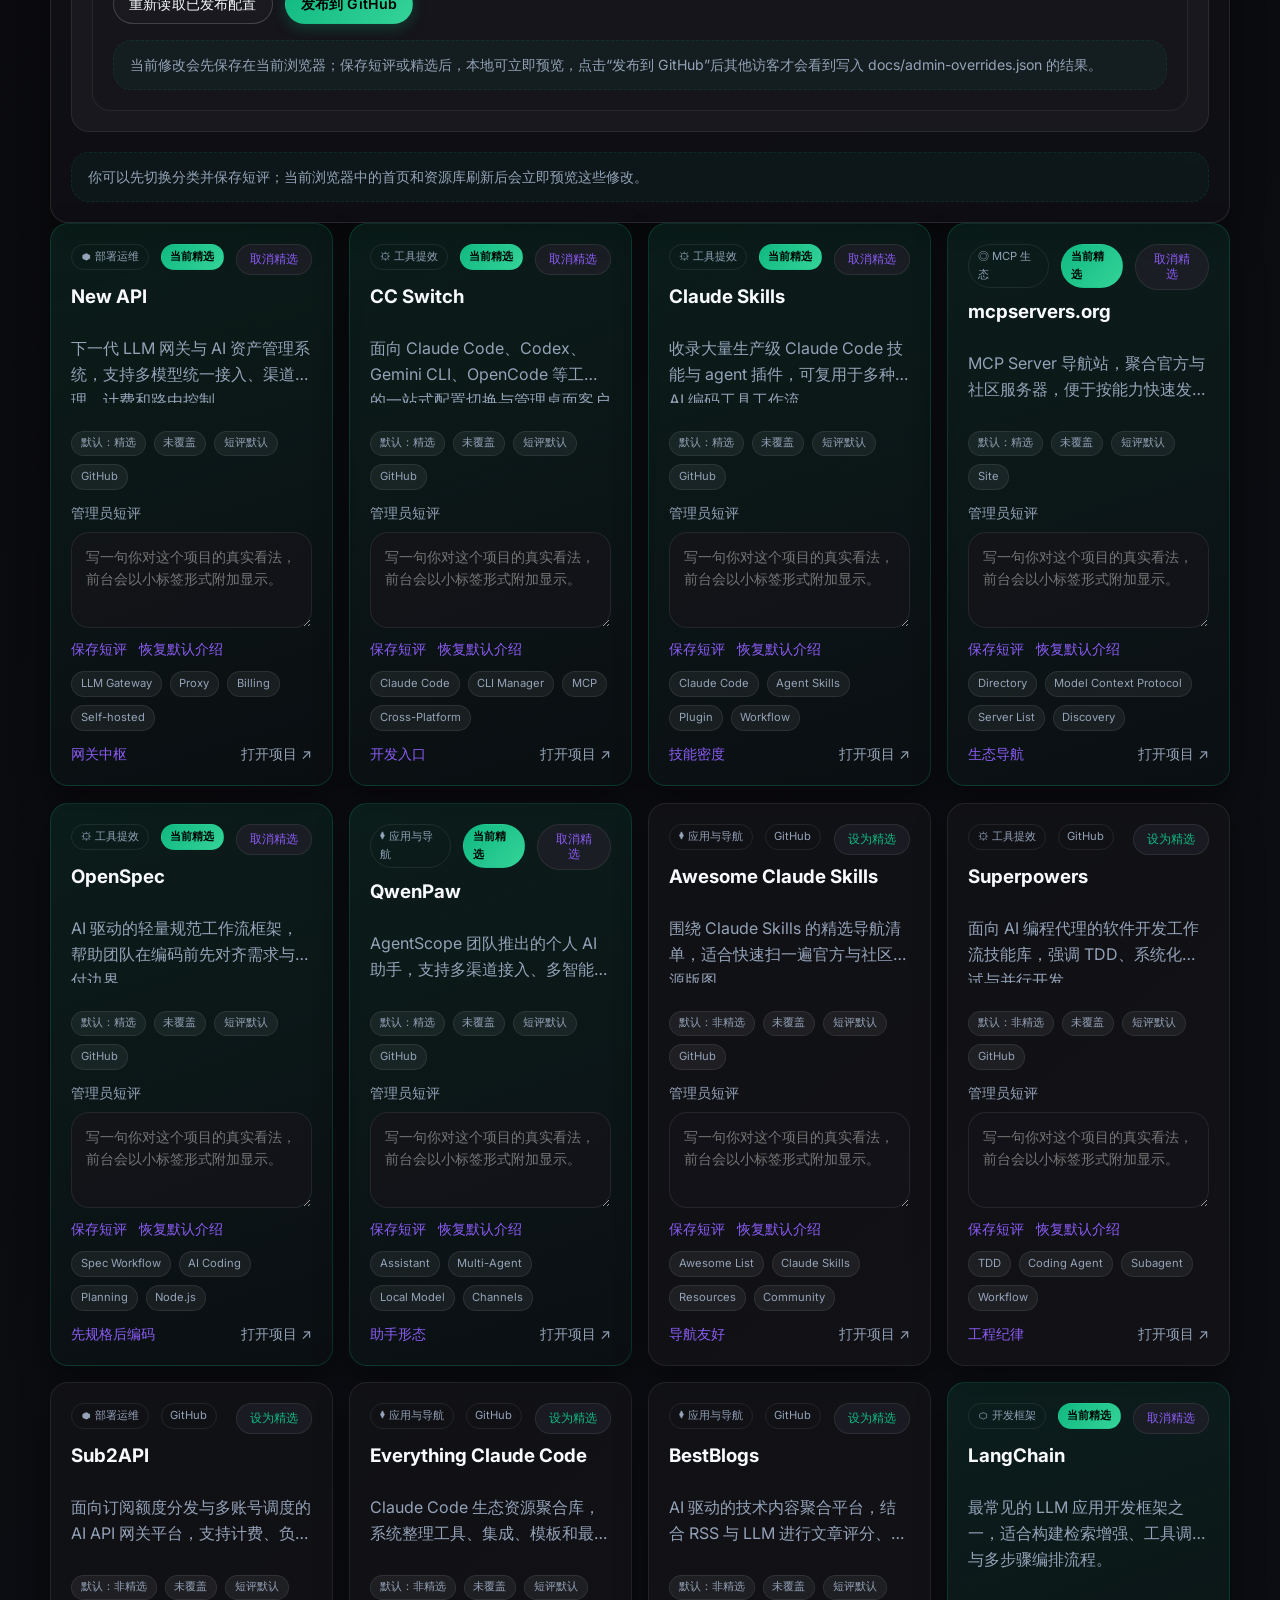
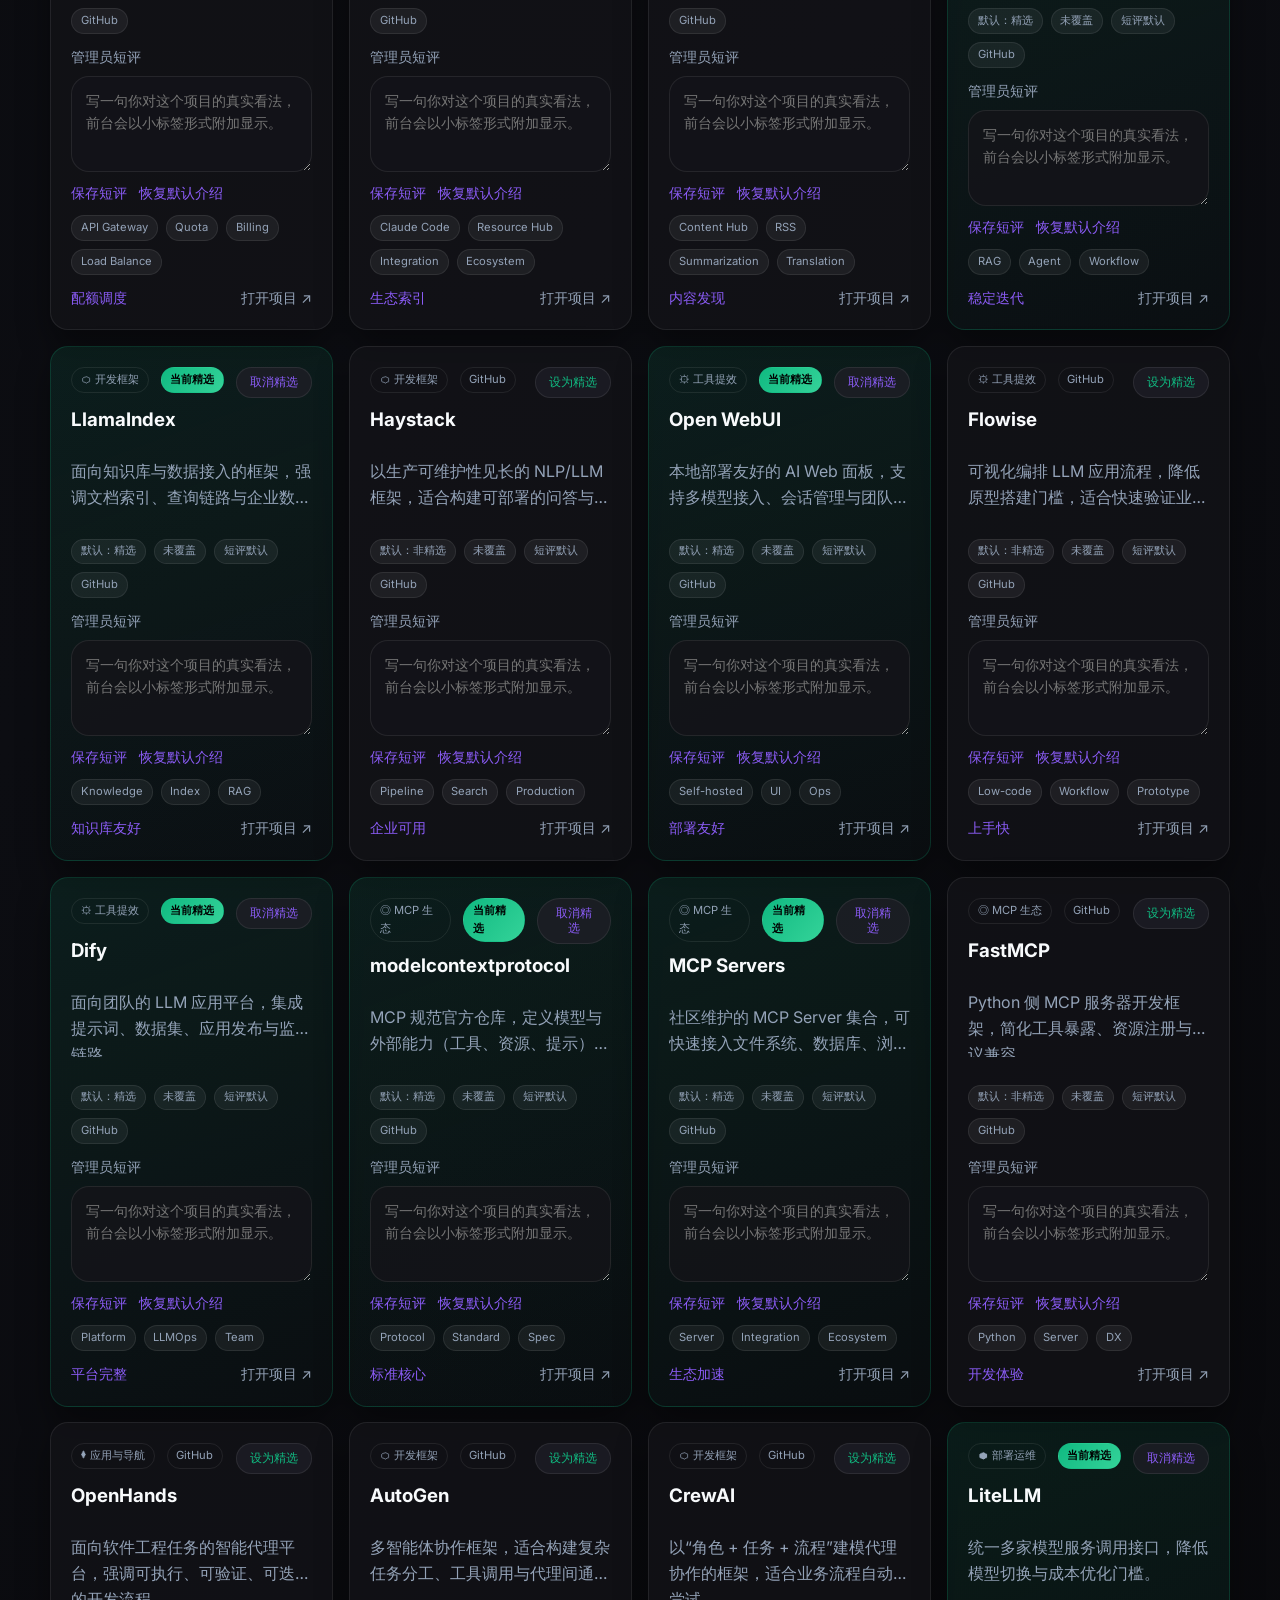
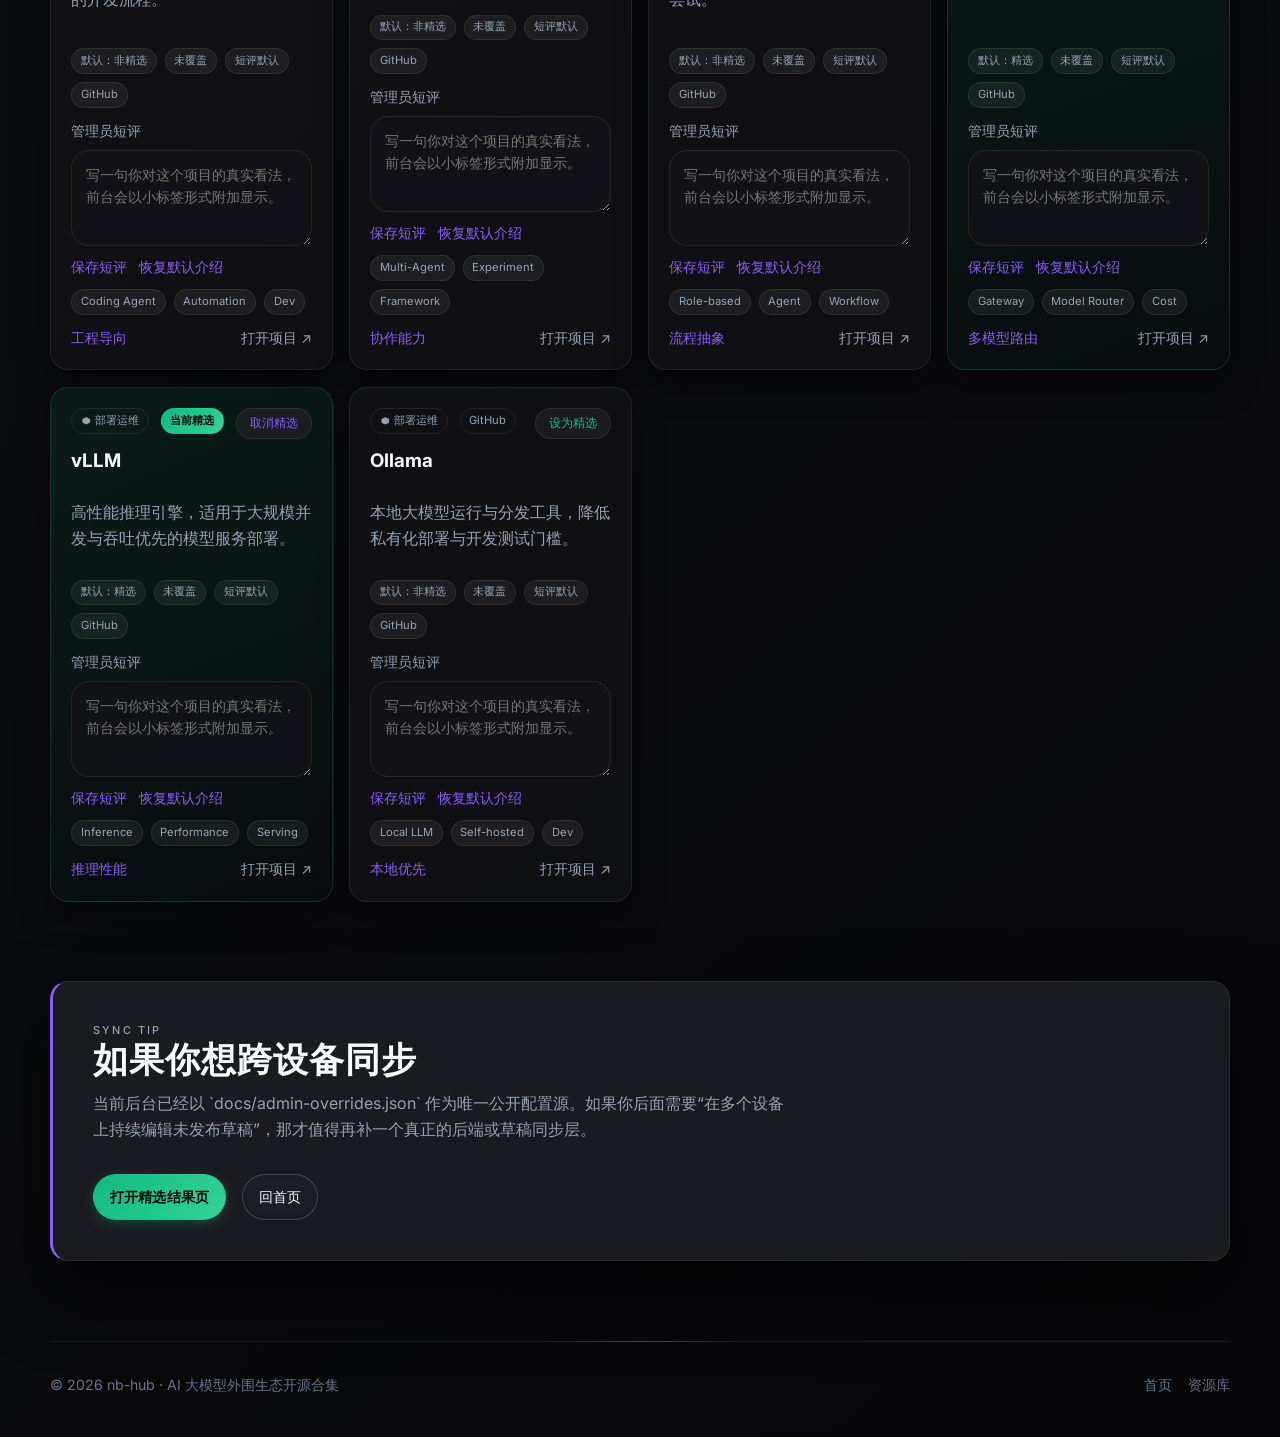
==== commit 95a2120c: "feat: 分类体系汉化并新增本地草稿存储功能 - 分类名称从英文改为中文（开发框架 | 工具提效 | MCP 生态 | 部署运维 | 应用与导航） - 管理后台提示文案优化，说明保存与发布流程差异 " ====
--- a/docs/admin.html
+++ b/docs/admin.html
@@ -140,11 +140,11 @@
                 <button type="button" class="btn btn-primary btn-small" id="publish-overrides">发布到 GitHub</button>
               </div>
 
-              <p class="helper-copy publish-feedback" id="publish-feedback">当前修改只存在于本次管理会话中；发布完成后，所有访客刷新页面即可看到新的精选与短评。</p>
+              <p class="helper-copy publish-feedback" id="publish-feedback">保存后的修改会先保存在当前浏览器，本地首页与资源库刷新后即可预览；发布完成后，其他访客刷新页面也能看到新的精选与短评。</p>
             </div>
           </div>
 
-          <p class="helper-copy admin-feedback" id="admin-feedback">你可以先切换分类，再执行当前视图范围的一键精选或一键取消精选。</p>
+          <p class="helper-copy admin-feedback" id="admin-feedback">你可以先切换分类并保存短评；当前浏览器会立即预览，点击“发布到 GitHub”后其他访客才会看到。</p>
         </div>
 
         <div class="admin-grid" id="admin-grid"></div>
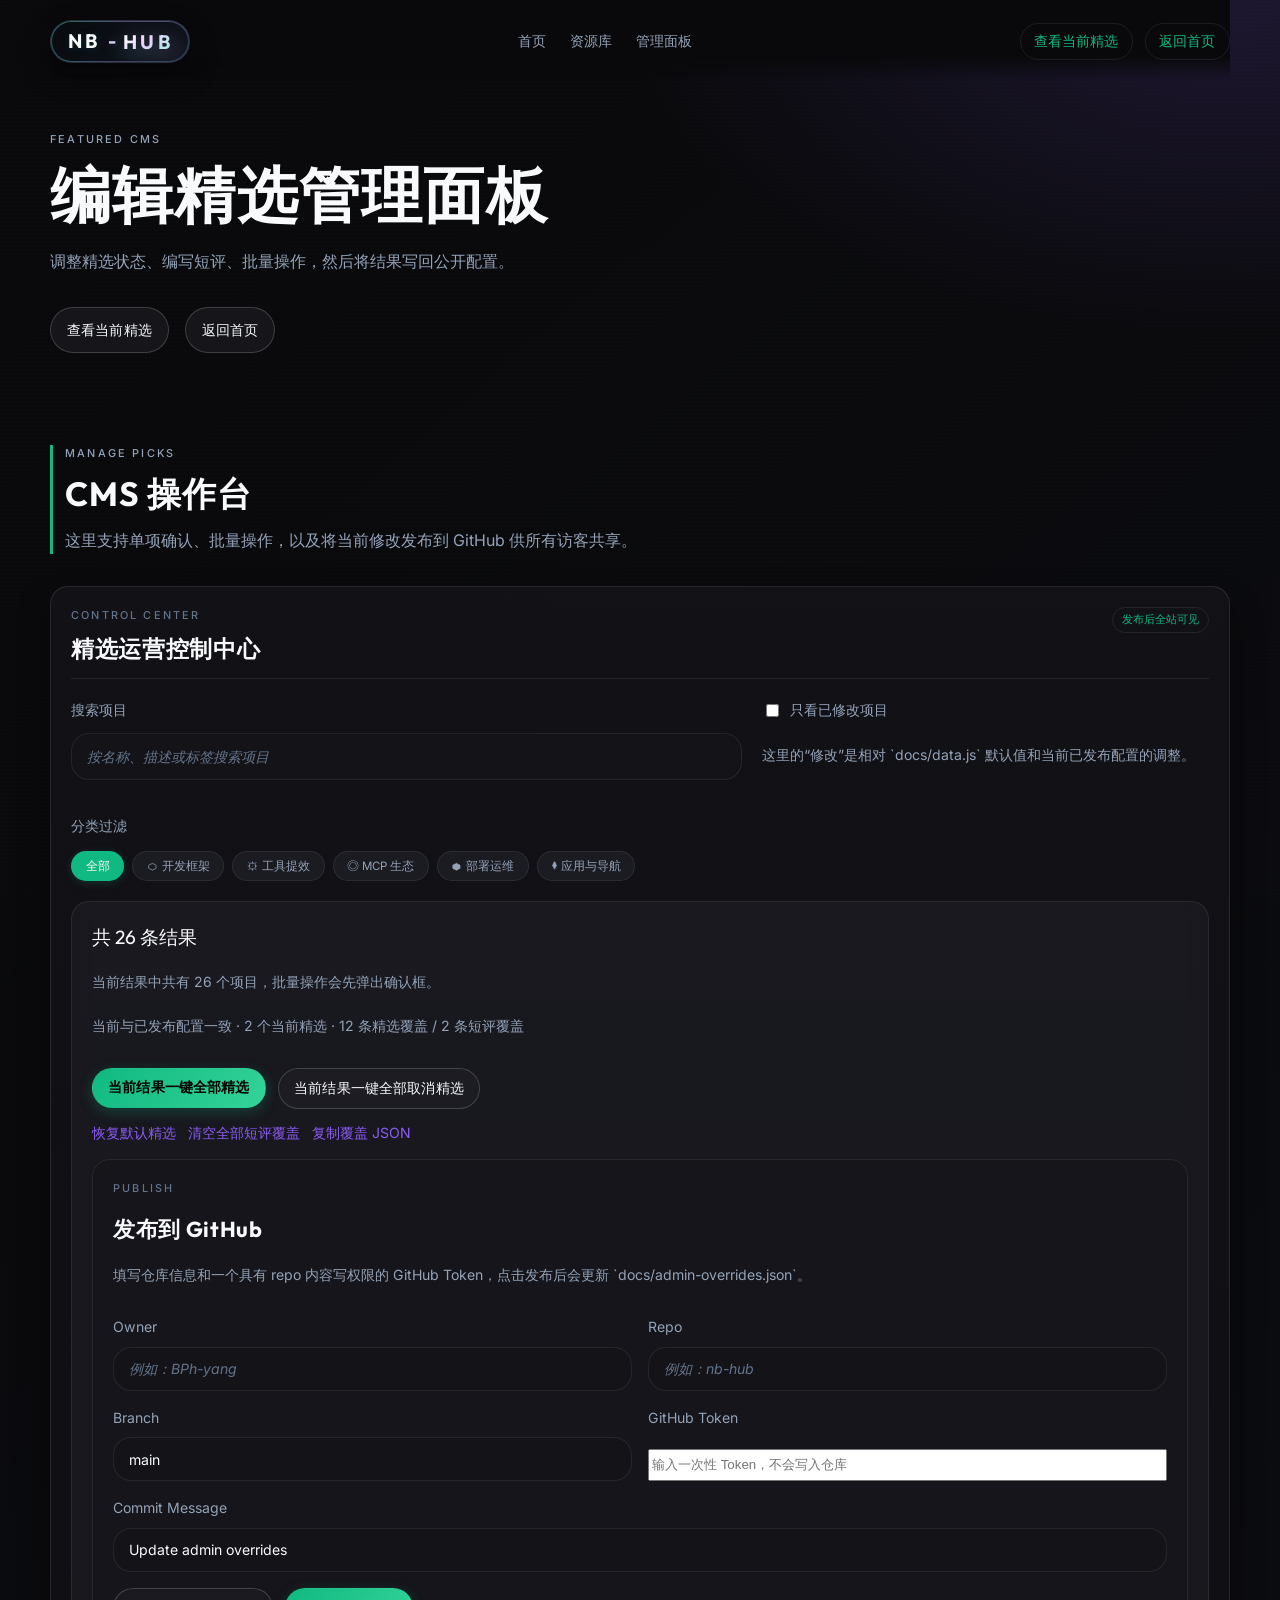
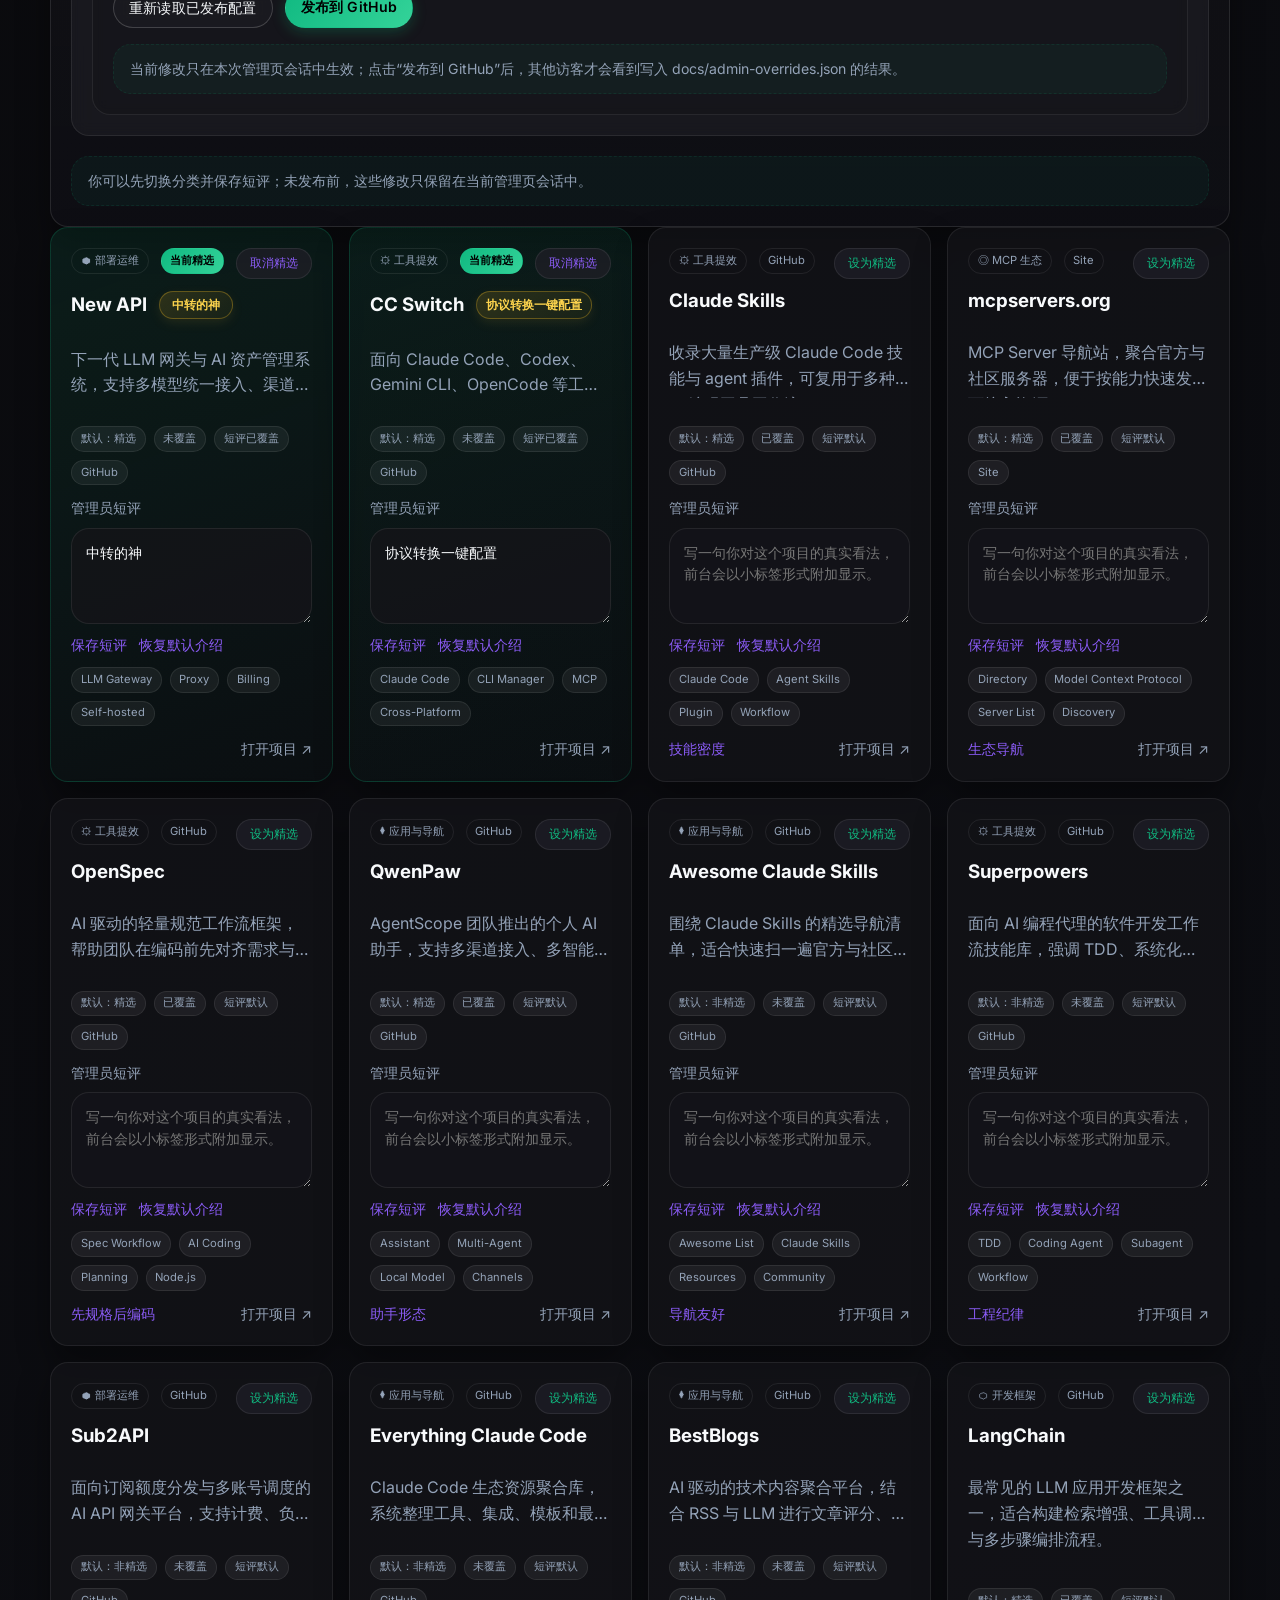
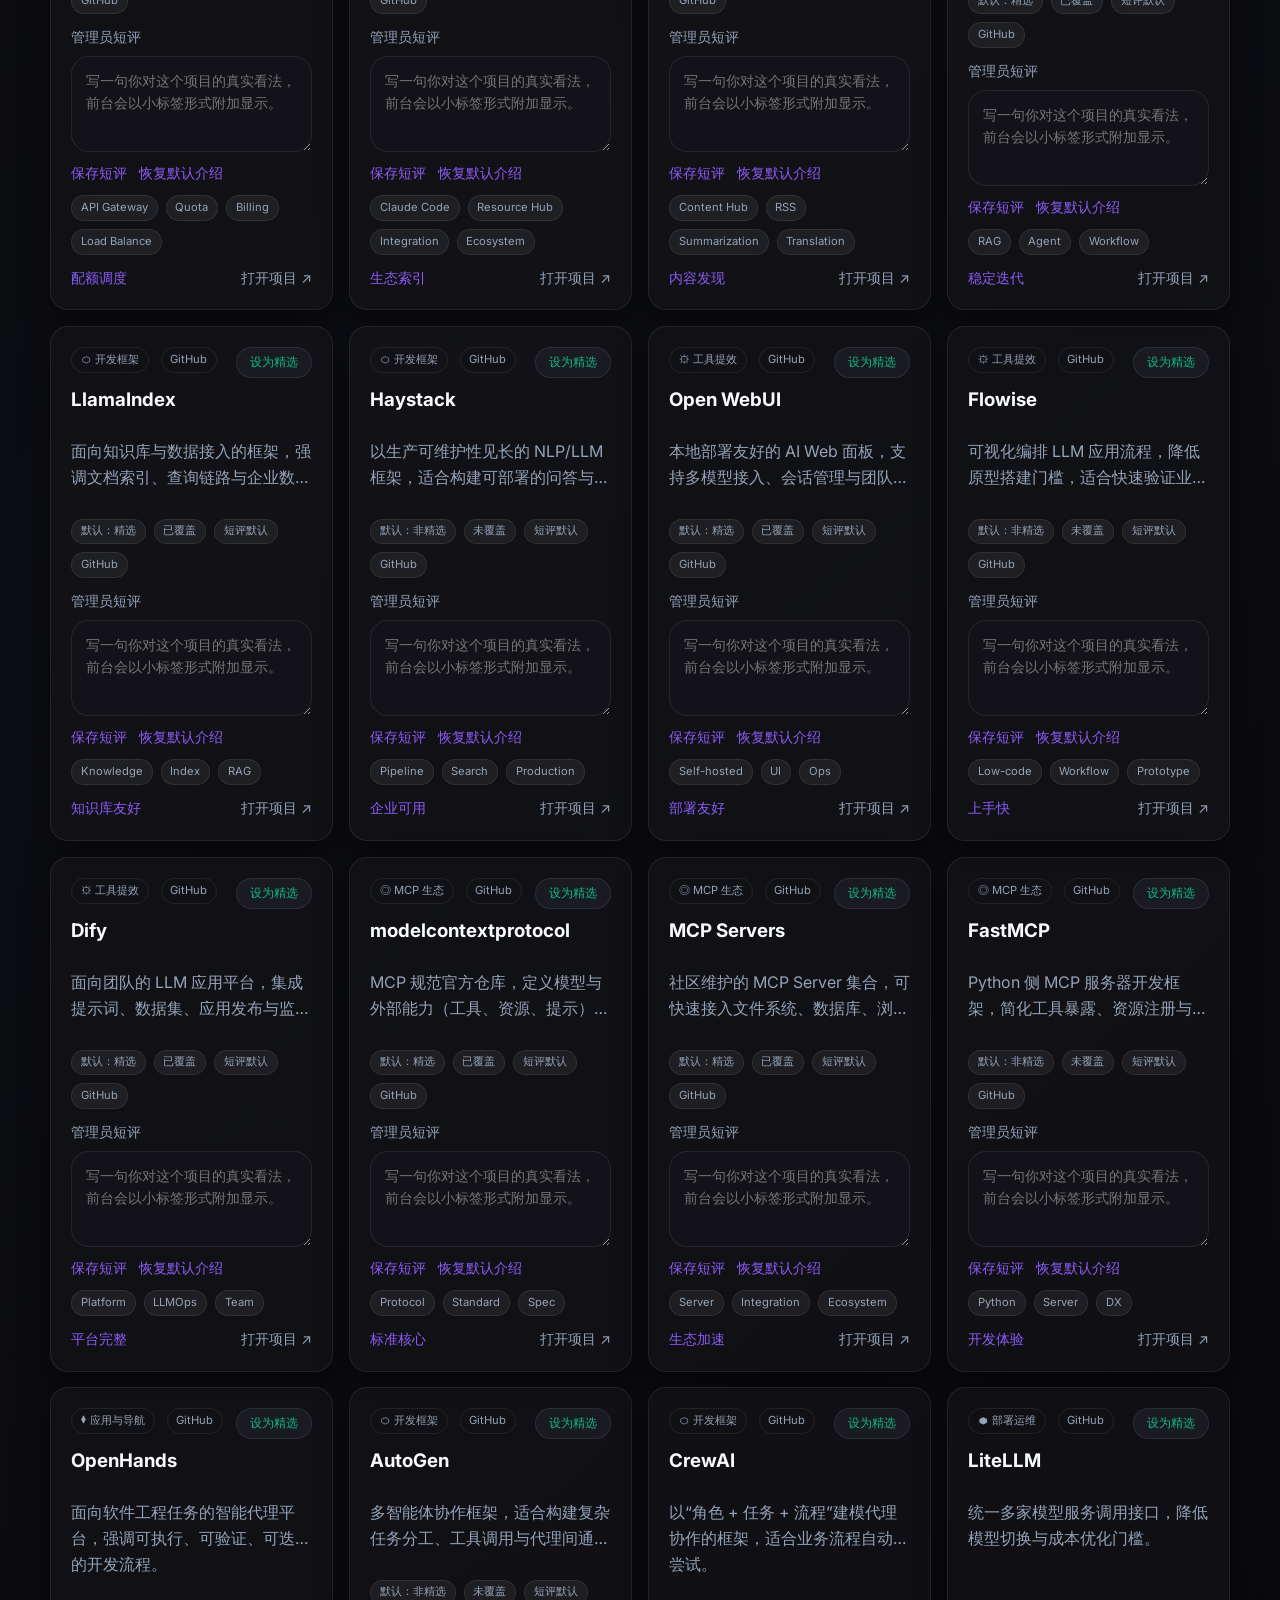
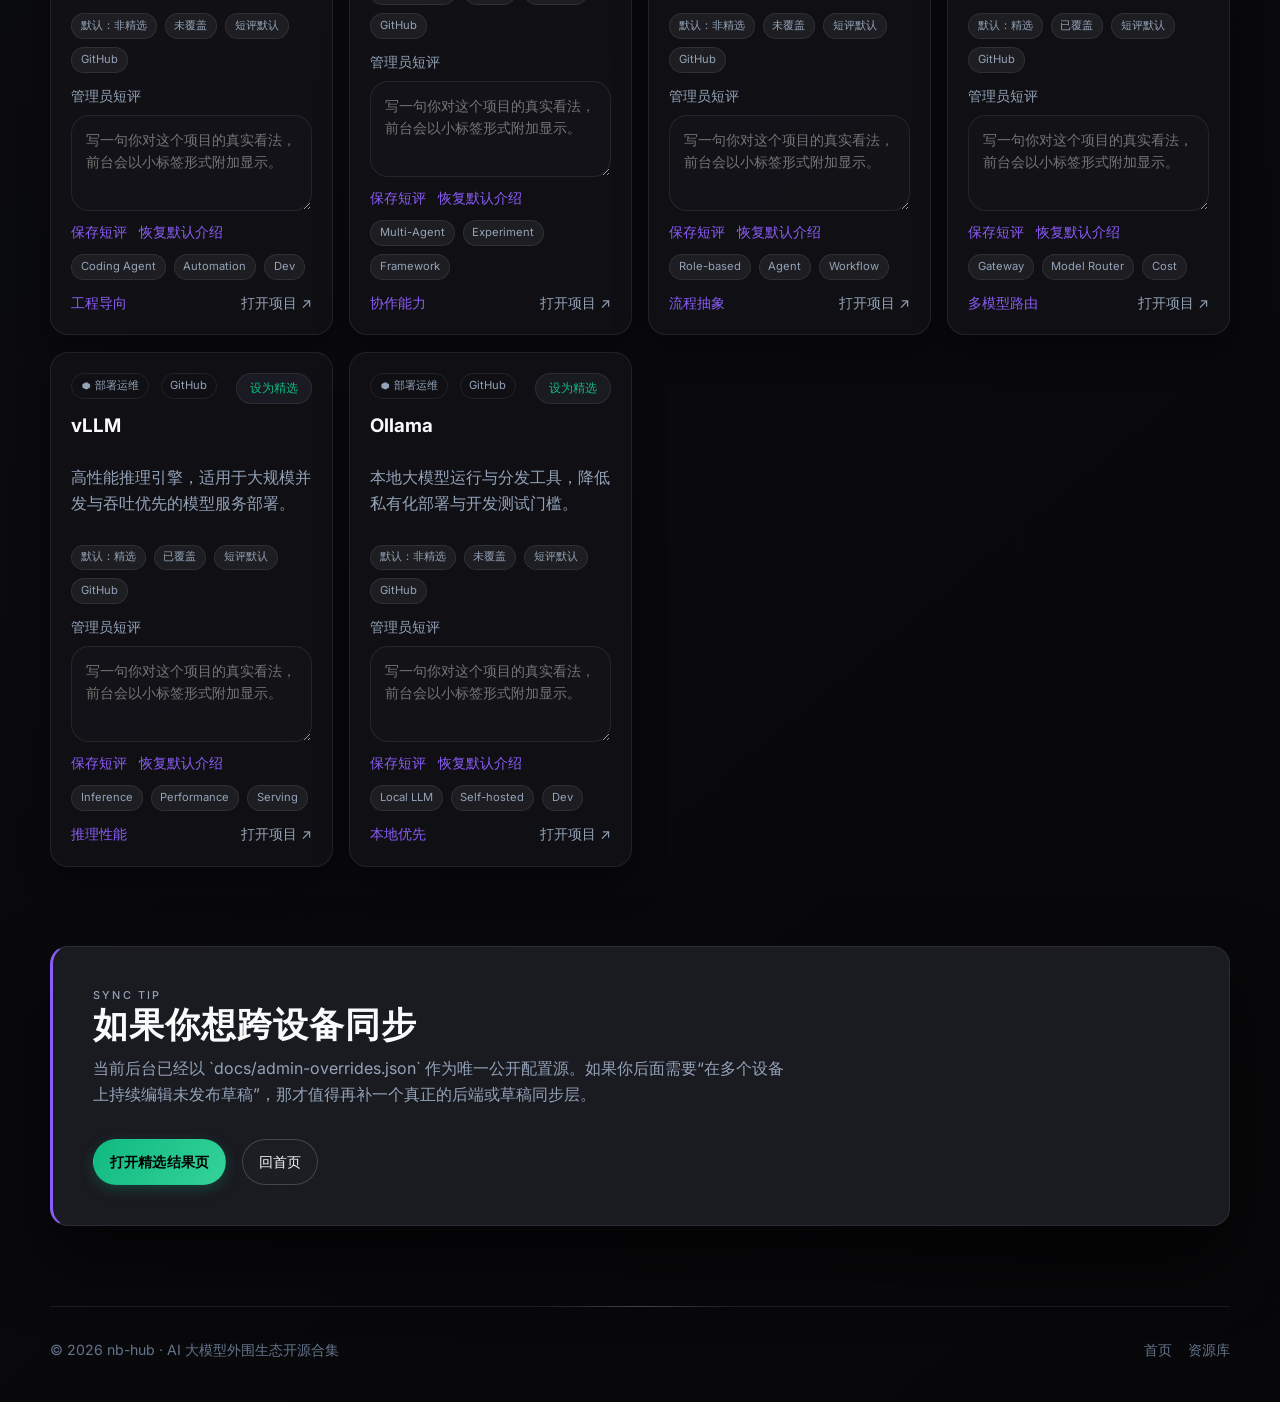
==== commit ef6bb0c4: "优化品牌标识样式并重构 README 文档" ====
--- a/docs/admin.html
+++ b/docs/admin.html
@@ -20,6 +20,7 @@
     <header class="topbar container reveal">
       <a class="brand" href="./index.html" aria-label="nb-hub 首页">
         <span class="brand-mark">nb</span>
+        <span class="brand-divider" aria-hidden="true">-</span>
         <span class="brand-text">hub</span>
       </a>
 
--- a/docs/styles.css
+++ b/docs/styles.css
@@ -148,44 +148,108 @@
 }
 
 .brand {
+  position: relative;
   display: inline-flex;
   align-items: center;
-  gap: 0.18rem;
+  gap: 0.46rem;
+  padding: 0.36rem 0.82rem 0.4rem 0.42rem;
+  border: 1px solid rgba(148, 163, 184, 0.22);
+  border-radius: var(--radius-pill);
+  background: linear-gradient(135deg, rgba(8, 10, 15, 0.96), rgba(20, 24, 34, 0.9));
+  box-shadow: 0 12px 28px rgba(0, 0, 0, 0.34), inset 0 1px 0 rgba(255, 255, 255, 0.1);
   font-family: var(--font-display);
-  font-size: 1.3rem;
-  letter-spacing: 0.1em;
+  font-size: 1.22rem;
+  font-weight: 700;
+  letter-spacing: 0.18em;
   text-decoration: none;
   text-transform: uppercase;
-  transition: transform var(--transition-fast);
-}
-
-.brand:hover {
-  transform: scale(1.03);
+  isolation: isolate;
+  overflow: hidden;
+  transition: transform var(--transition-fast), border-color var(--transition-fast), box-shadow var(--transition-fast);
+}
+
+.brand::before {
+  content: "";
+  position: absolute;
+  inset: -1px;
+  border-radius: inherit;
+  background: linear-gradient(120deg, rgba(45, 212, 191, 0.42), rgba(167, 139, 250, 0.34) 48%, rgba(96, 165, 250, 0.28));
+  opacity: 1;
+  z-index: -2;
+}
+
+.brand::after {
+  content: "";
+  position: absolute;
+  inset: 1px;
+  border-radius: inherit;
+  background: linear-gradient(135deg, rgba(7, 9, 13, 0.98), rgba(15, 18, 26, 0.96));
+  z-index: -1;
+}
+
+.brand:hover,
+.brand:focus-visible {
+  transform: translateY(-1px) scale(1.02);
+  border-color: rgba(196, 181, 253, 0.38);
+  box-shadow: 0 16px 32px rgba(0, 0, 0, 0.38), 0 0 24px rgba(94, 234, 212, 0.16);
+}
+
+.brand-mark,
+.brand-divider,
+.brand-text {
+  position: relative;
+  display: inline-flex;
+  align-items: center;
+  line-height: 1;
 }
 
 .brand-mark {
-  background: linear-gradient(140deg, var(--color-primary), #059669);
-  color: #000;
+  padding: 0.28rem 0.62rem 0.32rem;
+  color: #f8fafc;
+  text-shadow: 0 1px 10px rgba(8, 145, 178, 0.22);
+}
+
+.brand-mark::before {
+  content: "";
+  position: absolute;
+  inset: 0;
+  border-radius: 0.72rem;
+  background: linear-gradient(135deg, rgba(13, 18, 28, 0.98), rgba(20, 74, 66, 0.92) 48%, rgba(49, 46, 129, 0.9));
+  border: 1px solid rgba(94, 234, 212, 0.34);
+  box-shadow: inset 0 1px 0 rgba(255, 255, 255, 0.08), 0 8px 18px rgba(45, 212, 191, 0.16);
+  transform: skewX(-12deg);
+  z-index: -1;
+}
+
+.brand-divider {
+  margin-left: -0.7rem;
+  margin-right: -0.02rem;
+  font-size: 0.92em;
   font-weight: 700;
-  padding: 0.22rem 0.58rem;
-  border-radius: 6px;
+  letter-spacing: 0;
+  color: rgba(216, 220, 255, 0.96);
+  text-shadow: 0 0 10px rgba(196, 181, 253, 0.24);
 }
 
 .brand-text {
-  color: var(--color-accent);
-  margin-left: 0.25rem;
-}
-
-.brand-mark {
-  background: linear-gradient(140deg, var(--color-primary), #059669);
-  color: #000;
-  font-weight: 700;
-  padding: 0.2rem 0.55rem;
-  border-radius: 0.25rem;
-}
-
-.brand-text {
-  color: var(--color-accent);
+  padding-right: 0.08rem;
+  background: linear-gradient(135deg, #ffffff 8%, #f5d0fe 42%, #99f6e4 100%);
+  -webkit-background-clip: text;
+  -webkit-text-fill-color: transparent;
+  background-clip: text;
+  filter: drop-shadow(0 0 12px rgba(196, 181, 253, 0.22));
+}
+
+.brand-text::before {
+  content: "";
+  position: absolute;
+  left: -0.1rem;
+  right: -0.18rem;
+  bottom: -0.12rem;
+  height: 0.44rem;
+  background: linear-gradient(90deg, rgba(45, 212, 191, 0.24), rgba(196, 181, 253, 0.24));
+  filter: blur(9px);
+  z-index: -1;
 }
 
 .topnav {
@@ -1037,10 +1101,11 @@
 .editor-note-pill {
   display: inline-flex;
   align-items: center;
+  justify-content: center;
   flex: 0 0 auto;
   max-width: min(48%, 240px);
   width: fit-content;
-  padding: 0.32rem 0.68rem;
+  padding: 0.34rem 0.74rem;
   border-radius: 999px;
   border: 1px solid rgba(251, 191, 36, 0.3);
   background: linear-gradient(135deg, rgba(251, 191, 36, 0.15), rgba(251, 191, 36, 0.05));
@@ -1049,8 +1114,9 @@
   font-family: var(--font-ui);
   font-size: 0.76rem;
   font-weight: 700;
-  letter-spacing: 0.01em;
-  line-height: 1.35;
+  letter-spacing: 0;
+  line-height: 1.2;
+  text-align: center;
   white-space: nowrap;
   overflow: hidden;
   text-overflow: ellipsis;
